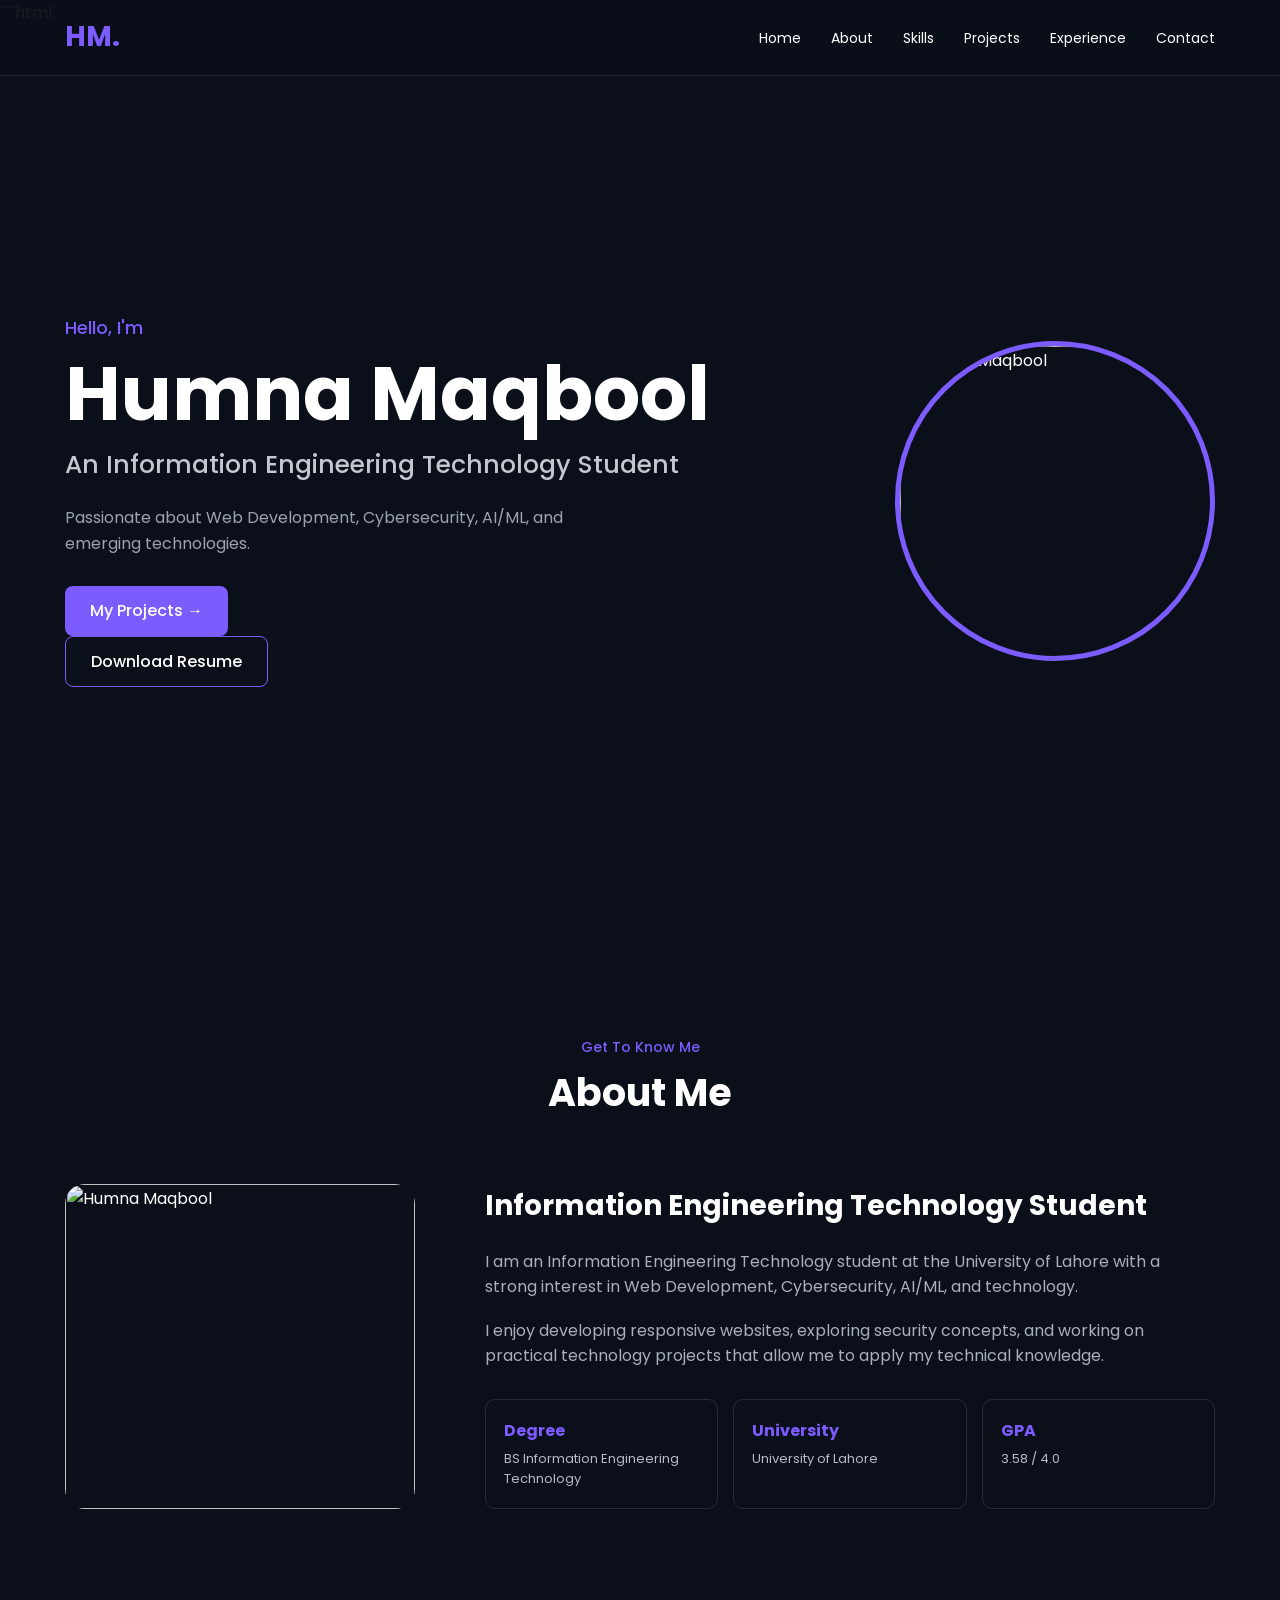
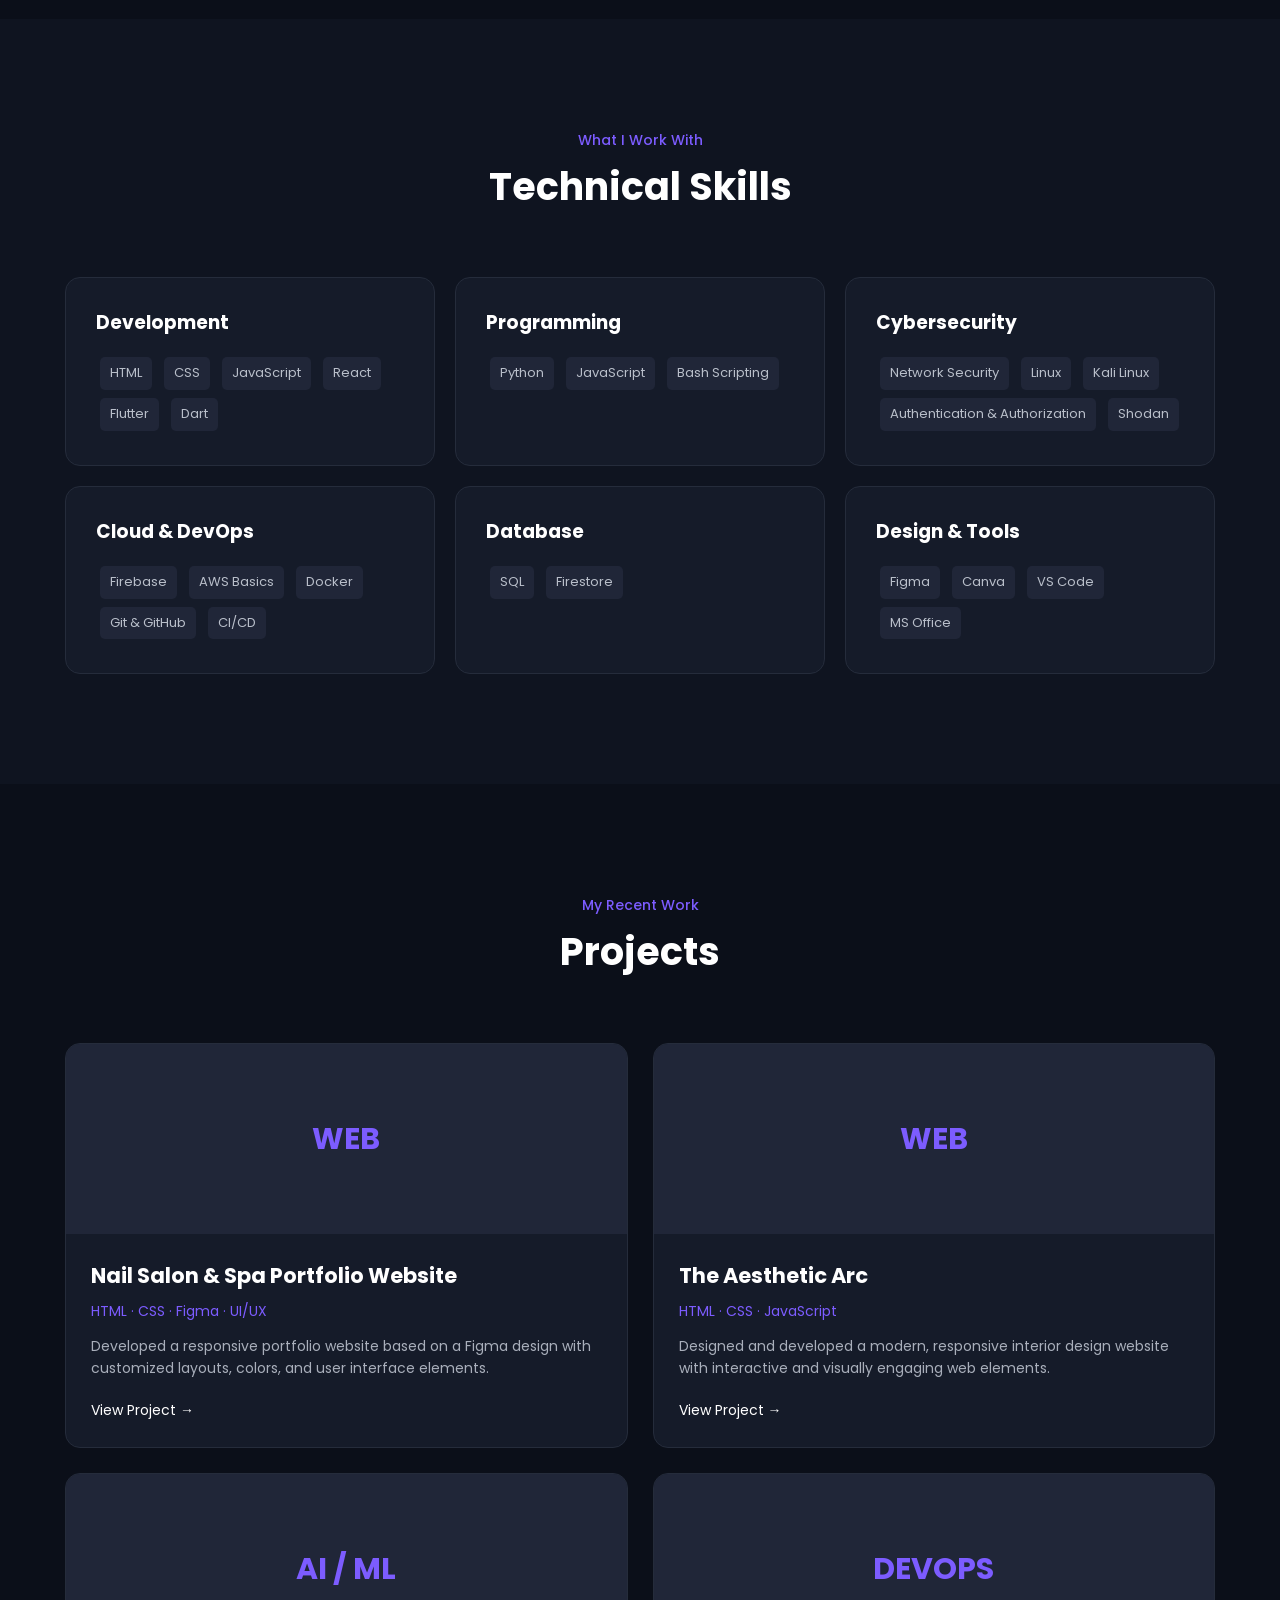
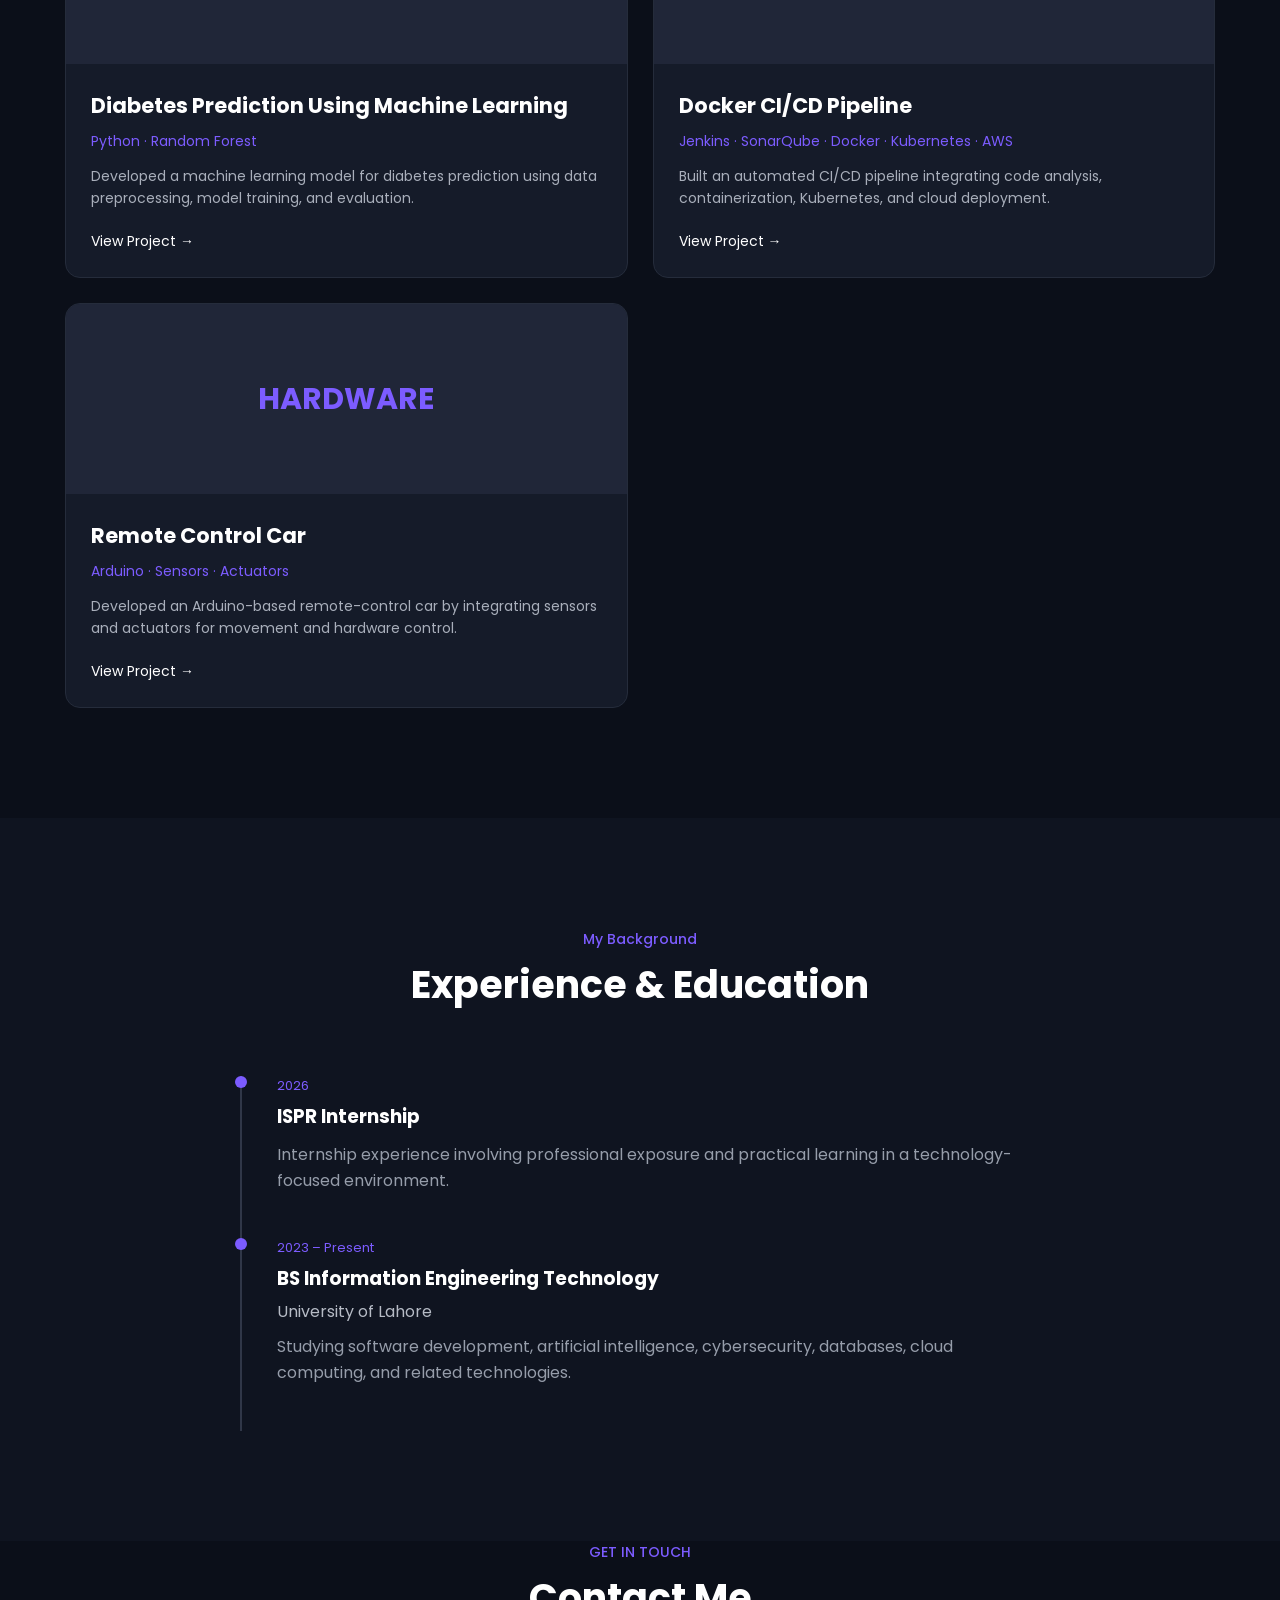
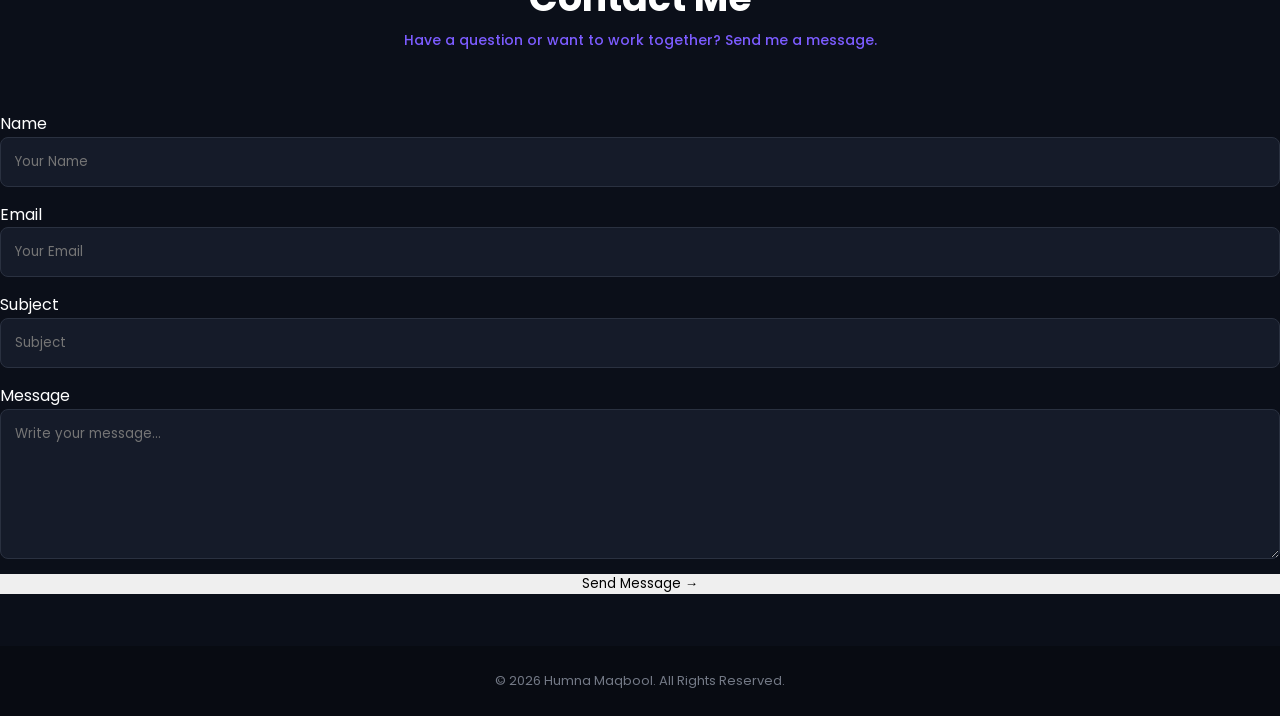
==== index.html @ 2c77f303 "Add files via upload" ====
```html
<!DOCTYPE html>
<html lang="en">
<head>
    <meta charset="UTF-8">
    <meta name="viewport" content="width=device-width, initial-scale=1.0">

    <title>Humna Maqbool | IT Portfolio</title>

    <link rel="stylesheet" href="style.css">

    <!-- Google Font -->
    <link rel="preconnect" href="https://fonts.googleapis.com">
    <link rel="preconnect" href="https://fonts.gstatic.com" crossorigin>
    <link href="https://fonts.googleapis.com/css2?family=Poppins:wght@300;400;500;600;700&display=swap" rel="stylesheet">
</head>

<body>

    <!-- Navigation -->
    <header>
        <nav class="navbar">
            <div class="logo">HM.</div>

            <ul class="nav-links">
                <li><a href="#home">Home</a></li>
                <li><a href="#about">About</a></li>
                <li><a href="#skills">Skills</a></li>
                <li><a href="#projects">Projects</a></li>
                <li><a href="#experience">Experience</a></li>
                <li><a href="#contact">Contact</a></li>
            </ul>

            <button class="menu-btn" onclick="toggleMenu()">☰</button>
        </nav>
    </header>


    <!-- Hero Section -->
    <section id="home" class="hero">

        <div class="hero-text">
            <p class="intro">Hello, I'm</p>

            <h1>Humna Maqbool</h1>

            <h2> An Information Engineering Technology Student</h2>

            <p>
                Passionate about Web Development, Cybersecurity,
                AI/ML, and emerging technologies.
            </p>

            <div class="hero-buttons">

    <a href="projects.html" class="btn primary-btn">
        My Projects
        <span>→</span>
    </a>
</div>

     <a href="assets/HUMNARESUME.pdf" class="btn secondary-btn" download>
         Download Resume
         </a>
         </div>
         </div> 
         <div class="hero-image"> 
            <img src="assets/profile.jpeg" alt="Humna Maqbool"> 
        </div>

    </section>


    <!-- About Section -->
    <section id="about" class="section">

        <div class="section-title">
            <p>Get To Know Me</p>
            <h2>About Me</h2>
        </div>
        <div class="about-content">

            <div class="about-image">
                <img src="assets/profile.jpeg " alt="Humna Maqbool">
            </div>
 
            <div class="about-text">

                <h3>Information Engineering Technology Student</h3>

                <p>
                    I am an Information Engineering Technology student at
                    the University of Lahore with a strong interest in
                    Web Development, Cybersecurity, AI/ML, and technology.
                </p>

                <p>
                    I enjoy developing responsive websites, exploring
                    security concepts, and working on practical technology
                    projects that allow me to apply my technical knowledge.
                </p>

                <div class="about-info">
                    <div>
                        <strong>Degree</strong>
                        <span>BS Information Engineering Technology</span>
                    </div>

                    <div>
                        <strong>University</strong>
                        <span>University of Lahore</span>
                    </div>

                    <div>
                        <strong>GPA</strong>
                        <span>3.58 / 4.0</span>
                    </div>
                </div>

            </div>

        </div>

    </section>
    <!-- Skills Section -->
    <section id="skills" class="section skills-section">

        <div class="section-title">
            <p>What I Work With</p>
            <h2>Technical Skills</h2>
        </div>

        <div class="skills-container">

            <div class="skill-card">
                <h3>Development</h3>
                <p>HTML</p>
                <p>CSS</p>
                <p>JavaScript</p>
                <p>React</p>
                <p>Flutter</p>
                <p>Dart</p>
            </div>

            <div class="skill-card">
                <h3>Programming</h3>
                <p>Python</p>
                <p>JavaScript</p>
                <p>Bash Scripting</p>
            </div>

            <div class="skill-card">
                <h3>Cybersecurity</h3>
                <p>Network Security</p>
                <p>Linux</p>
                <p>Kali Linux</p>
                <p>Authentication & Authorization</p>
                <p>Shodan</p>
            </div>

            <div class="skill-card">
                <h3>Cloud & DevOps</h3>
                <p>Firebase</p>
                <p>AWS Basics</p>
                <p>Docker</p>
                <p>Git & GitHub</p>
                <p>CI/CD</p>
            </div>

            <div class="skill-card">
                <h3>Database</h3>
                <p>SQL</p>
                <p>Firestore</p>
            </div>

            <div class="skill-card">
                <h3>Design & Tools</h3>
                <p>Figma</p>
                <p>Canva</p>
                <p>VS Code</p>
                <p>MS Office</p>
            </div>

        </div>

    </section>


    <!-- Projects Section -->
    <section id="projects" class="section">

        <div class="section-title">
            <p>My Recent Work</p>
            <h2>Projects</h2>
        </div>

        <div class="projects-container">

            <!-- Project 1 -->
            <div class="project-card">

                <div class="project-image">
                    <span>WEB</span>
                </div>

                <div class="project-content">

                    <h3>Nail Salon & Spa Portfolio Website</h3>

                    <p class="tech">
                        HTML · CSS · Figma · UI/UX
                    </p>

                    <p>
                        Developed a responsive portfolio website based
                        on a Figma design with customized layouts,
                        colors, and user interface elements.
                    </p>

                    <a href="#" class="project-btn">View Project →</a>

                </div>

            </div>


            <!-- Project 2 -->
            <div class="project-card">

                <div class="project-image">
                    <span>WEB</span>
                </div>

                <div class="project-content">

                    <h3>The Aesthetic Arc</h3>

                    <p class="tech">
                        HTML · CSS · JavaScript
                    </p>

                    <p>
                        Designed and developed a modern, responsive
                        interior design website with interactive
                        and visually engaging web elements.
                    </p>

                    <a href="https://humnamaq70149086.github.io/aesthetic-arc-website/" class="project-btn">View Project →</a>

                </div>

            </div>


            <!-- Project 3 -->
            <div class="project-card">

                <div class="project-image">
                    <span>AI / ML</span>
                </div>

                <div class="project-content">

                    <h3>Diabetes Prediction Using Machine Learning</h3>

                    <p class="tech">
                        Python · Random Forest
                    </p>

                    <p>
                        Developed a machine learning model for diabetes
                        prediction using data preprocessing, model
                        training, and evaluation.
                    </p>

                    <a href="#" class="project-btn">View Project →</a>

                </div>

            </div>


            <!-- Project 4 -->
            <div class="project-card">

                <div class="project-image">
                    <span>DEVOPS</span>
                </div>

                <div class="project-content">

                    <h3>Docker CI/CD Pipeline</h3>

                    <p class="tech">
                        Jenkins · SonarQube · Docker · Kubernetes · AWS
                    </p>

                    <p>
                        Built an automated CI/CD pipeline integrating
                        code analysis, containerization, Kubernetes,
                        and cloud deployment.
                    </p>

                    <a href="#" class="project-btn">View Project →</a>

                </div>

            </div>


            <!-- Project 5 -->
            <div class="project-card">

                <div class="project-image">
                    <span>HARDWARE</span>
                </div>

                <div class="project-content">

                    <h3>Remote Control Car</h3>

                    <p class="tech">
                        Arduino · Sensors · Actuators
                    </p>

                    <p>
                        Developed an Arduino-based remote-control car
                        by integrating sensors and actuators for
                        movement and hardware control.
                    </p>

                    <a href="#" class="project-btn">View Project →</a>

                </div>

            </div>

        </div>

    </section>


    <!-- Experience Section -->
    <section id="experience" class="section experience-section">

        <div class="section-title">
            <p>My Background</p>
            <h2>Experience & Education</h2>
        </div>

        <div class="timeline">

            <div class="timeline-item">

                <div class="timeline-dot"></div>

                <div class="timeline-content">

                    <span>2026</span>

                    <h3>ISPR Internship</h3>

                    <p>
                        Internship experience involving professional
                        exposure and practical learning in a
                        technology-focused environment.
                    </p>

                </div>

            </div>


            <div class="timeline-item">

                <div class="timeline-dot"></div>

                <div class="timeline-content">

                    <span>2023 – Present</span>

                    <h3>BS Information Engineering Technology</h3>

                    <h4>University of Lahore</h4>

                    <p>
                        Studying software development, artificial
                        intelligence, cybersecurity, databases,
                        cloud computing, and related technologies.
                    </p>

                </div>

            </div>

        </div>

    </section>

    <!-- CONTACT SECTION -->

<section id="contact" class="contact">

    <div class="section-title">
        <p>GET IN TOUCH</p>
        <h2>Contact Me</h2>
        <p>
            Have a question or want to work together?
            Send me a message.
        </p>
    </div>

    <form id="contactForm" class="contact-form">

        <div class="form-group">
            <label for="name">Name</label>

            <input
                type="text"
                id="name"
                name="name"
                placeholder="Your Name"
                required
            >
        </div>

        <div class="form-group">
            <label for="email">Email</label>

            <input
                type="email"
                id="email"
                name="email"
                placeholder="Your Email"
                required
            >
        </div>

        <div class="form-group">
            <label for="subject">Subject</label>

            <input
                type="text"
                id="subject"
                name="subject"
                placeholder="Subject"
                required
            >
        </div>

        <div class="form-group">
            <label for="message">Message</label>

            <textarea
                id="message"
                name="message"
                rows="6"
                placeholder="Write your message..."
                required
            ></textarea>
        </div>

        <button
            type="submit"
            class="contact-btn"
            id="submitBtn"
        >
            Send Message →
        </button>
        <!-- Success/Error Message -->
        <p id="formStatus"></p>

    </form>

</section>
    <!-- Footer -->
    <footer>

        <p>
            © 2026 Humna Maqbool. All Rights Reserved.
        </p>

    </footer>
    <script src="script.js"></script>

</body>
</html>
---- style.css ----
* {
    margin: 0;
    padding: 0;
    box-sizing: border-box;
    scroll-behavior: smooth;
}

body {
    font-family: "Poppins", sans-serif;
    background: #0b0f19;
    color: #ffffff;
    line-height: 1.6;
}

/* ================= NAVBAR ================= */

header {
    width: 100%;
    position: fixed;
    top: 0;
    left: 0;
    z-index: 1000;
    background: rgba(11, 15, 25, 0.95);
    border-bottom: 1px solid #202636;
}

.navbar {
    max-width: 1200px;
    margin: auto;
    height: 75px;
    padding: 0 25px;

    display: flex;
    justify-content: space-between;
    align-items: center;
}

.logo {
    font-size: 28px;
    font-weight: 700;
    color: #7c5cff;
}

.nav-links {
    display: flex;
    list-style: none;
    gap: 30px;
}

.nav-links a {
    color: #ffffff;
    text-decoration: none;
    font-size: 14px;
    transition: 0.3s;
}

.nav-links a:hover {
    color: #7c5cff;
}

.menu-btn {
    display: none;
    background: none;
    border: none;
    color: white;
    font-size: 25px;
    cursor: pointer;
}


/* ================= GENERAL ================= */

section {
    scroll-margin-top: 80px;
}

.section {
    max-width: 1200px;
    margin: auto;
    padding: 110px 25px;
}

.section-title {
    text-align: center;
    margin-bottom: 60px;
}

.section-title p {
    color: #7c5cff;
    font-size: 14px;
    font-weight: 500;
}

.section-title h2 {
    font-size: 38px;
    margin-top: 5px;
}


/* ================= HERO ================= */

.hero {
    min-height: 100vh;
    max-width: 1200px;
    margin: auto;
    padding: 130px 25px 80px;

    display: flex;
    align-items: center;
    justify-content: space-between;
    gap: 50px;
}

.hero-text {
    max-width: 650px;
}

.intro {
    color: #7c5cff;
    font-size: 18px;
    font-weight: 500;
}

.hero h1 {
    font-size: clamp(45px, 7vw, 75px);
    line-height: 1.1;
    margin: 10px 0;
}

.hero h2 {
    font-size: 25px;
    color: #c2c7d0;
    font-weight: 500;
    margin-bottom: 20px;
}

.hero-text > p:last-of-type {
    color: #9ca3af;
    max-width: 550px;
}

.hero-buttons {
    display: flex;
    gap: 15px;
    margin-top: 30px;
}

.btn {
    display: inline-block;
    padding: 12px 25px;
    border-radius: 8px;
    text-decoration: none;
    font-weight: 500;
    transition: 0.3s;
}

.primary-btn {
    background: #7c5cff;
    color: white;
}

.primary-btn:hover {
    transform: translateY(-3px);
}

.secondary-btn {
    border: 1px solid #7c5cff;
    color: white;
}

.secondary-btn:hover {
    background: #7c5cff;
}

.hero-image img {
    width: 320px;
    height: 320px;
    object-fit: cover;
    border-radius: 50%;
    border: 5px solid #7c5cff;
}


/* ================= ABOUT ================= */

.about-content {
    display: grid;
    grid-template-columns: 350px 1fr;
    gap: 70px;
    align-items: center;
}

.about-image img {
    width: 100%;
    border-radius: 20px;
}

.about-text h3 {
    font-size: 28px;
    margin-bottom: 20px;
}

.about-text p {
    color: #a9afbb;
    margin-bottom: 18px;
}

.about-info {
    display: grid;
    grid-template-columns: repeat(3, 1fr);
    gap: 15px;
    margin-top: 30px;
}

.about-info div {
    padding: 18px;
    border: 1px solid #252b3a;
    border-radius: 10px;
}

.about-info strong,
.about-info span {
    display: block;
}

.about-info strong {
    color: #7c5cff;
    margin-bottom: 5px;
}

.about-info span {
    font-size: 13px;
    color: #b5bac4;
}


/* ================= SKILLS ================= */

.skills-section {
    max-width: none;
    background: #0f1420;
}

.skills-container {
    max-width: 1150px;
    margin: auto;

    display: grid;
    grid-template-columns: repeat(3, 1fr);
    gap: 20px;
}

.skill-card {
    padding: 30px;
    background: #151b29;
    border: 1px solid #252c3b;
    border-radius: 15px;
    transition: 0.3s;
}

.skill-card:hover {
    transform: translateY(-5px);
    border-color: #7c5cff;
}

.skill-card h3 {
    margin-bottom: 15px;
    color: #ffffff;
}

.skill-card p {
    display: inline-block;
    margin: 4px;
    padding: 6px 10px;
    background: #202638;
    border-radius: 5px;
    color: #b9bfca;
    font-size: 13px;
}


/* ================= PROJECTS ================= */

.projects-container {
    display: grid;
    grid-template-columns: repeat(2, 1fr);
    gap: 25px;
}

.project-card {
    background: #151b29;
    border: 1px solid #252c3b;
    border-radius: 15px;
    overflow: hidden;
    transition: 0.3s;
}

.project-card:hover {
    transform: translateY(-7px);
    border-color: #7c5cff;
}

.project-image {
    height: 190px;
    background: #202638;

    display: flex;
    justify-content: center;
    align-items: center;
}

.project-image span {
    font-size: 30px;
    font-weight: 700;
    color: #7c5cff;
}

.project-content {
    padding: 25px;
}

.project-content h3 {
    font-size: 21px;
    margin-bottom: 8px;
}

.tech {
    color: #7c5cff !important;
    font-size: 13px;
    margin-bottom: 12px;
}

.project-content p {
    color: #a9afbb;
    font-size: 14px;
}

.project-btn {
    display: inline-block;
    margin-top: 20px;
    color: #ffffff;
    text-decoration: none;
    font-size: 14px;
}

.project-btn:hover {
    color: #7c5cff;
}


/* ================= EXPERIENCE ================= */

.experience-section {
    background: #0f1420;
    max-width: none;
}

.timeline {
    max-width: 800px;
    margin: auto;
}

.timeline-item {
    position: relative;
    padding: 0 0 45px 35px;
    border-left: 2px solid #303748;
}

.timeline-dot {
    position: absolute;
    left: -7px;
    top: 0;

    width: 12px;
    height: 12px;
    border-radius: 50%;
    background: #7c5cff;
}

.timeline-content span {
    color: #7c5cff;
    font-size: 13px;
}

.timeline-content h3 {
    margin: 5px 0;
}

.timeline-content h4 {
    color: #b6bbc5;
    font-weight: 400;
}

.timeline-content p {
    color: #969daa;
    margin-top: 10px;
}


/* ================= CONTACT ================= */
/* ===============================
   CONTACT FORM STATUS
================================ */

#formStatus {
    margin-top: 15px;
    text-align: center;
    font-size: 14px;
    font-weight: 500;
    min-height: 22px;
}

.contact-btn:disabled {
    opacity: 0.7;
    cursor: not-allowed;
}

.contact-container {
    display: grid;
    grid-template-columns: 1fr 1fr;
    gap: 60px;
}

.contact-text h3 {
    font-size: 28px;
    margin-bottom: 15px;
}

.contact-text p {
    color: #a9afbb;
}

.contact-links {
    display: flex;
    gap: 20px;
    margin-top: 25px;
}

.contact-links a {
    color: #7c5cff;
    text-decoration: none;
}

.contact-form {
    display: flex;
    flex-direction: column;
    gap: 15px;
}

.contact-form input,
.contact-form textarea {
    width: 100%;
    padding: 14px;

    background: #151b29;
    border: 1px solid #2a3140;
    border-radius: 8px;

    color: white;
    font-family: inherit;
    outline: none;
}

.contact-form input:focus,
.contact-form textarea:focus {
    border-color: #7c5cff;
}

.contact-form button {
    border: none;
    cursor: pointer;
    font-family: inherit;
}


/* ================= FOOTER ================= */

footer {
    text-align: center;
    padding: 25px;
    background: #080b12;
    color: #737986;
    font-size: 13px;
}


/* ================= RESPONSIVE ================= */

@media (max-width: 900px) {

    .nav-links {
        position: absolute;
        top: 75px;
        left: 0;
        width: 100%;

        display: none;
        flex-direction: column;
        align-items: center;

        padding: 25px;
        background: #0b0f19;
    }

    .nav-links.active {
        display: flex;
    }

    .menu-btn {
        display: block;
    }

    .hero {
        flex-direction: column-reverse;
        text-align: center;
        justify-content: center;
    }

    .hero-buttons {
        justify-content: center;
    }

    .about-content {
        grid-template-columns: 1fr;
    }

    .about-image {
        max-width: 350px;
        margin: auto;
    }

    .skills-container {
        grid-template-columns: repeat(2, 1fr);
    }

}


@media (max-width: 650px) {

    .hero h1 {
        font-size: 45px;
    }

    .hero h2 {
        font-size: 20px;
    }

    .hero-image img {
        width: 230px;
        height: 230px;
    }

    .projects-container {
        grid-template-columns: 1fr;
    }

    .skills-container {
        grid-template-columns: 1fr;
    }

    .about-info {
        grid-template-columns: 1fr;
    }

    .contact-container {
        grid-template-columns: 1fr;
    }

    .hero-buttons {
        flex-direction: column;
    }
.contact-container {
    display: grid;
    grid-template-columns: 1fr 1fr;
    gap: 60px;
}

.contact-text h3 {
    font-size: 28px;
    margin-bottom: 15px;
}

.contact-text p {
    color: #a9afbb;
}

.contact-links {
    display: flex;
    gap: 20px;
    margin-top: 25px;
}

.contact-links a {
    color: #7c5cff;
    text-decoration: none;
}

.contact-form {
    display: flex;
    flex-direction: column;
    gap: 15px;
}

.contact-form input,
.contact-form textarea {
    width: 100%;
    padding: 14px;

    background: #151b29;
    border: 1px solid #2a3140;
    border-radius: 8px;

    color: white;
    font-family: inherit;
    outline: none;
}

.contact-form input:focus,
.contact-form textarea:focus {
    border-color: #7c5cff;
}

.contact-form button {
    border: none;
    cursor: pointer;
    font-family: inherit;
}


/* ================= FOOTER ================= */

footer {
    text-align: center;
    padding: 25px;
    background: #080b12;
    color: #737986;
    font-size: 13px;
}


/* ================= RESPONSIVE ================= */

@media (max-width: 900px) {

    .nav-links {
        position: absolute;
        top: 75px;
        left: 0;
        width: 100%;

        display: none;
        flex-direction: column;
        align-items: center;

        padding: 25px;
        background: #0b0f19;
    }

    .nav-links.active {
        display: flex;
    }

    .menu-btn {
        display: block;
    }

    .hero {
        flex-direction: column-reverse;
        text-align: center;
        justify-content: center;
    }

    .hero-buttons {
        justify-content: center;
    }

    .about-content {
        grid-template-columns: 1fr;
    }

    .about-image {
        max-width: 350px;
        margin: auto;
    }

    .skills-container {
        grid-template-columns: repeat(2, 1fr);
    }

}

/* ================= CONTACT ================= */ .contact-container { display: grid; grid-template-columns: 1fr 1fr; gap: 60px; } .contact-text h3 { font-size: 28px; margin-bottom: 15px; } .contact-text p { color: #a9afbb; } .contact-links { display: flex; gap: 20px; margin-top: 25px; } .contact-links a { color: #7c5cff; text-decoration: none; } .contact-form { display: flex; flex-direction: column; gap: 15px; } .contact-form input, .contact-form textarea { width: 100%; padding: 14px; background: #151b29; border: 1px solid #2a3140; border-radius: 8px; color: white; font-family: inherit; outline: none; } .contact-form input:focus, .contact-form textarea:focus { border-color: #7c5cff; } .contact-form button { border: none; cursor: pointer; font-family: inherit; }
}
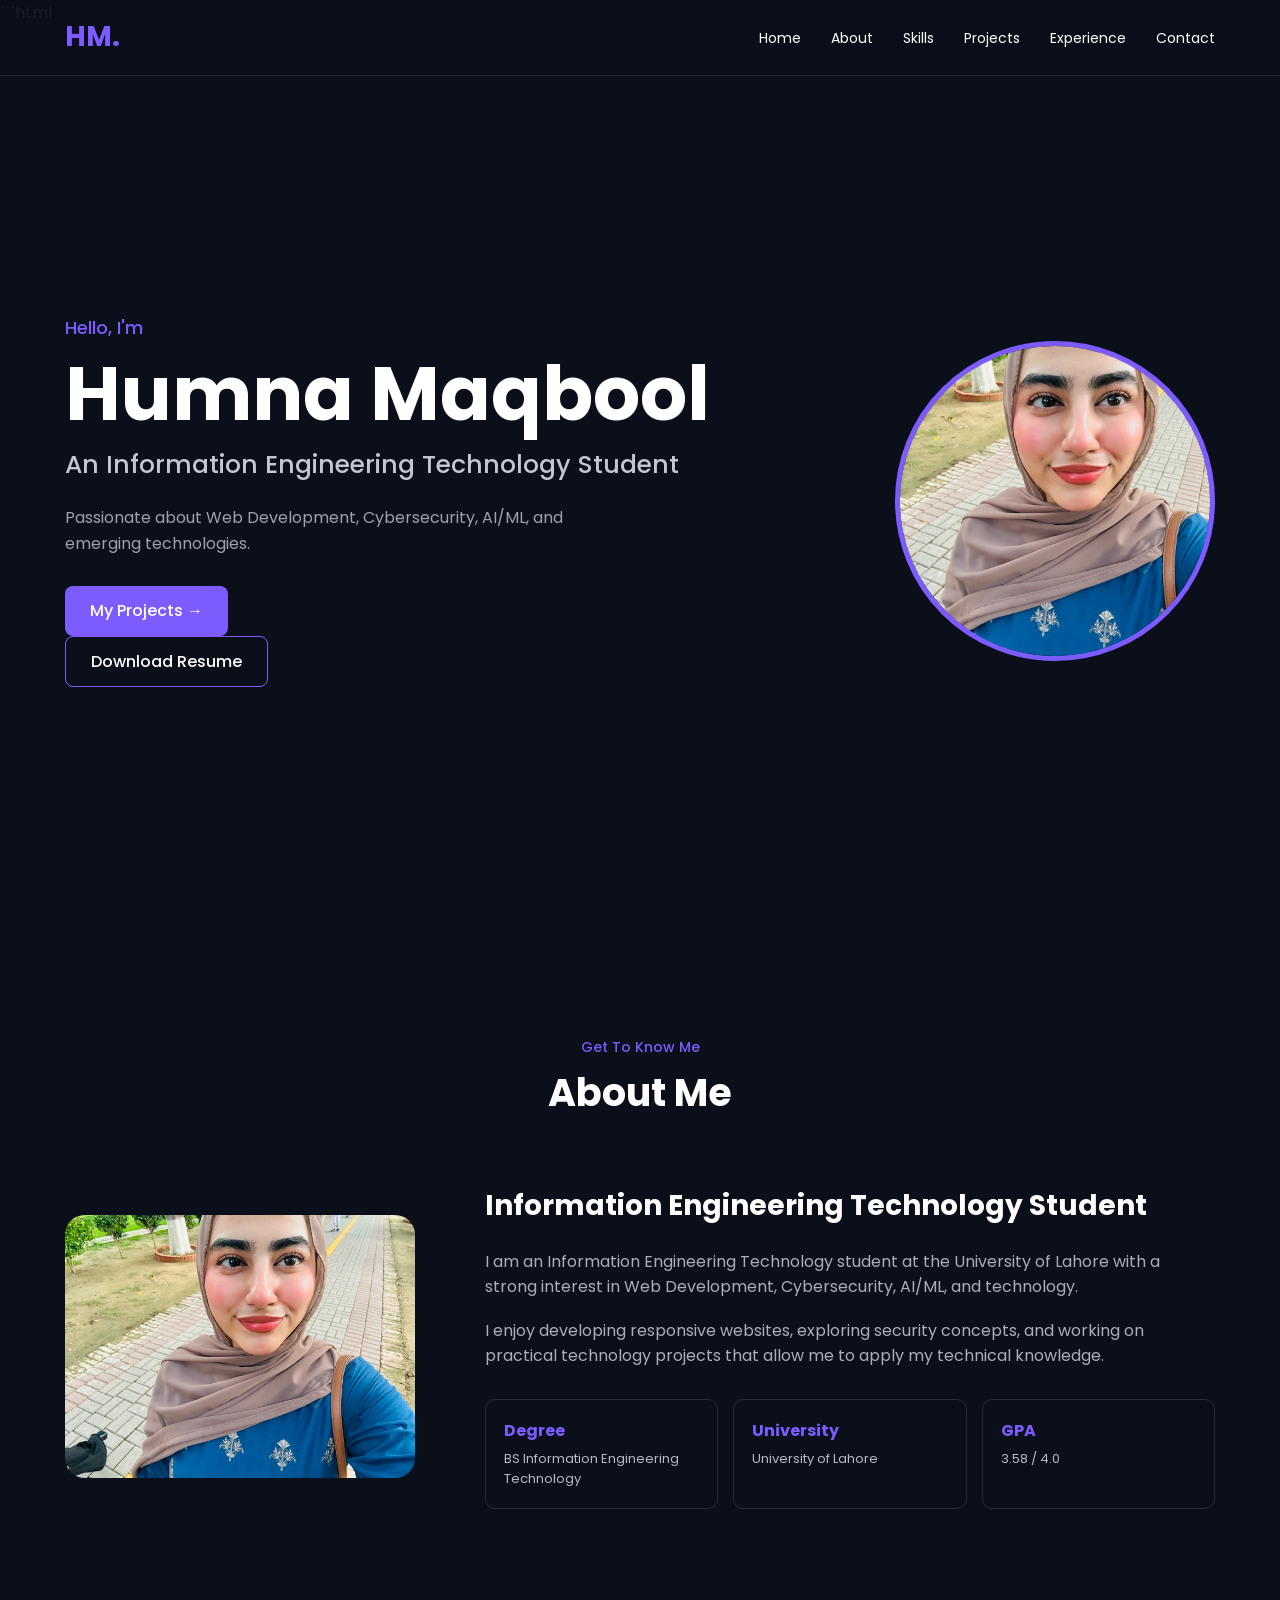
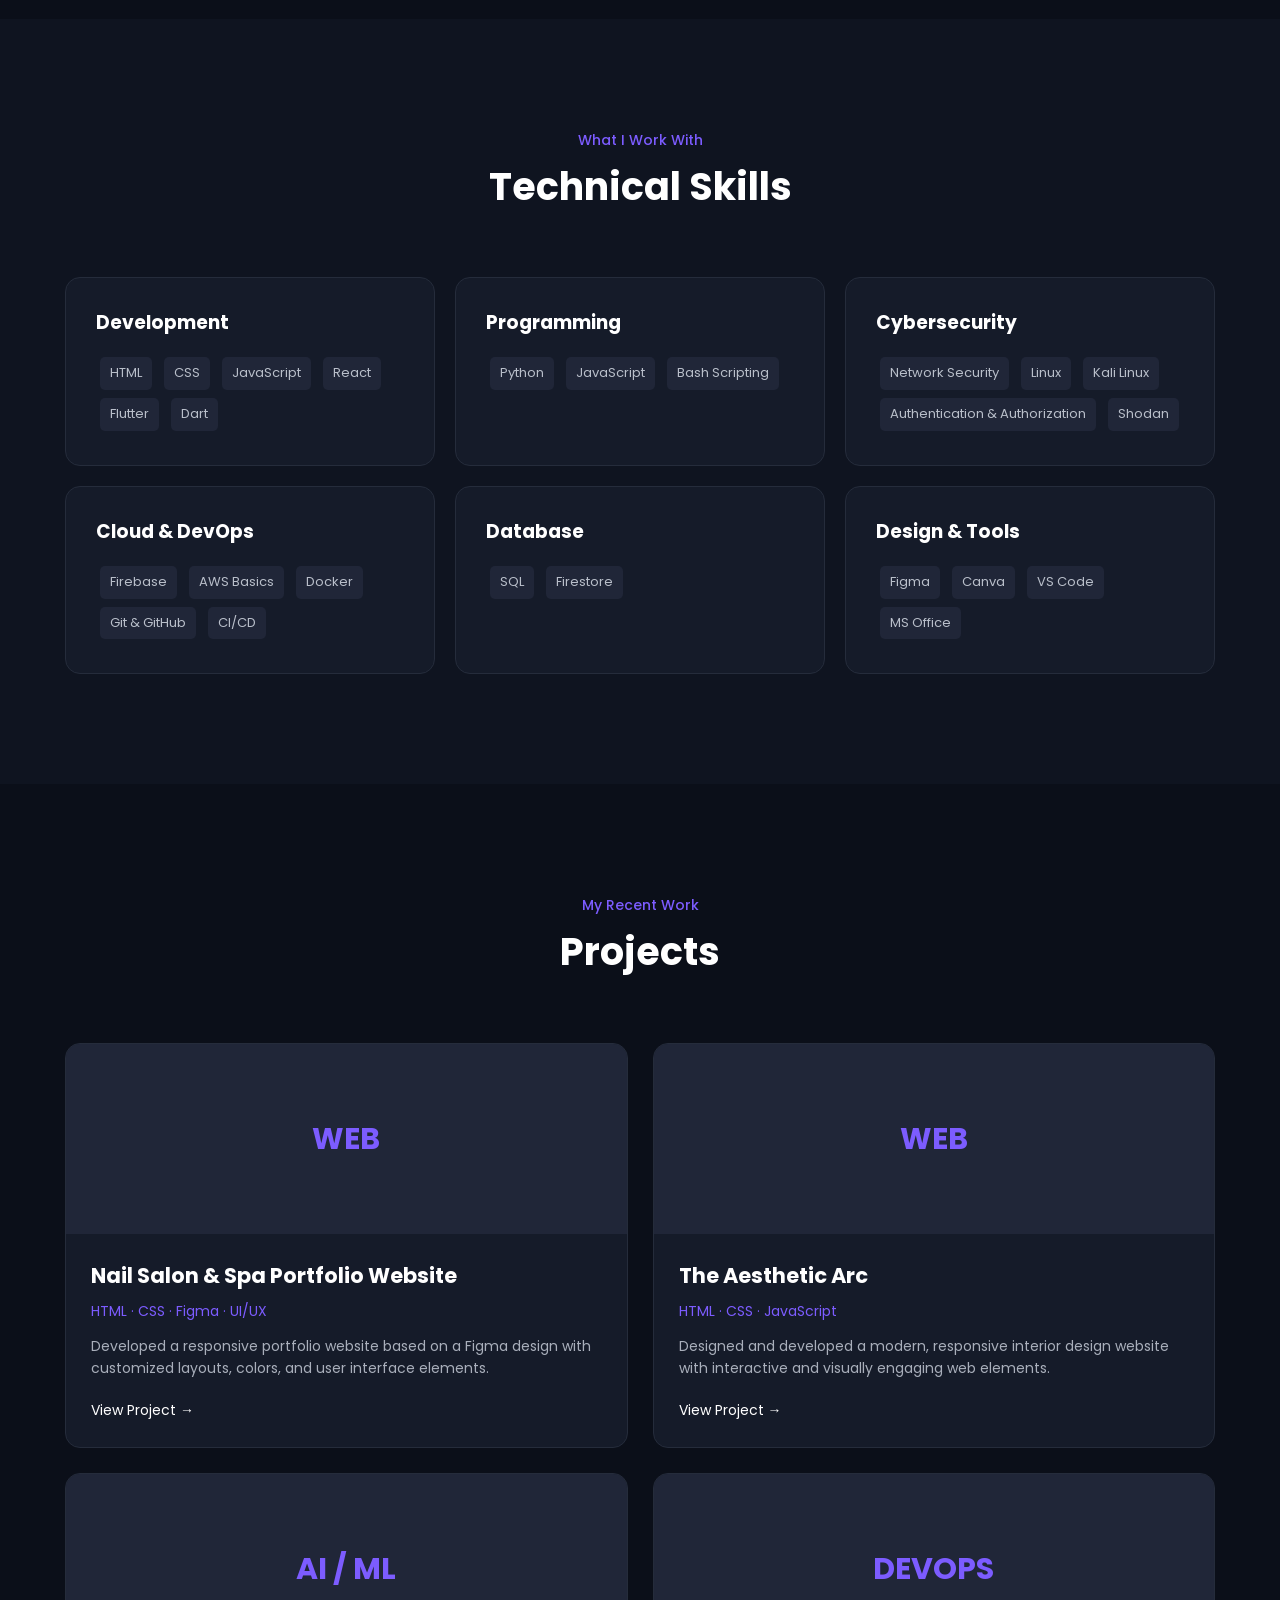
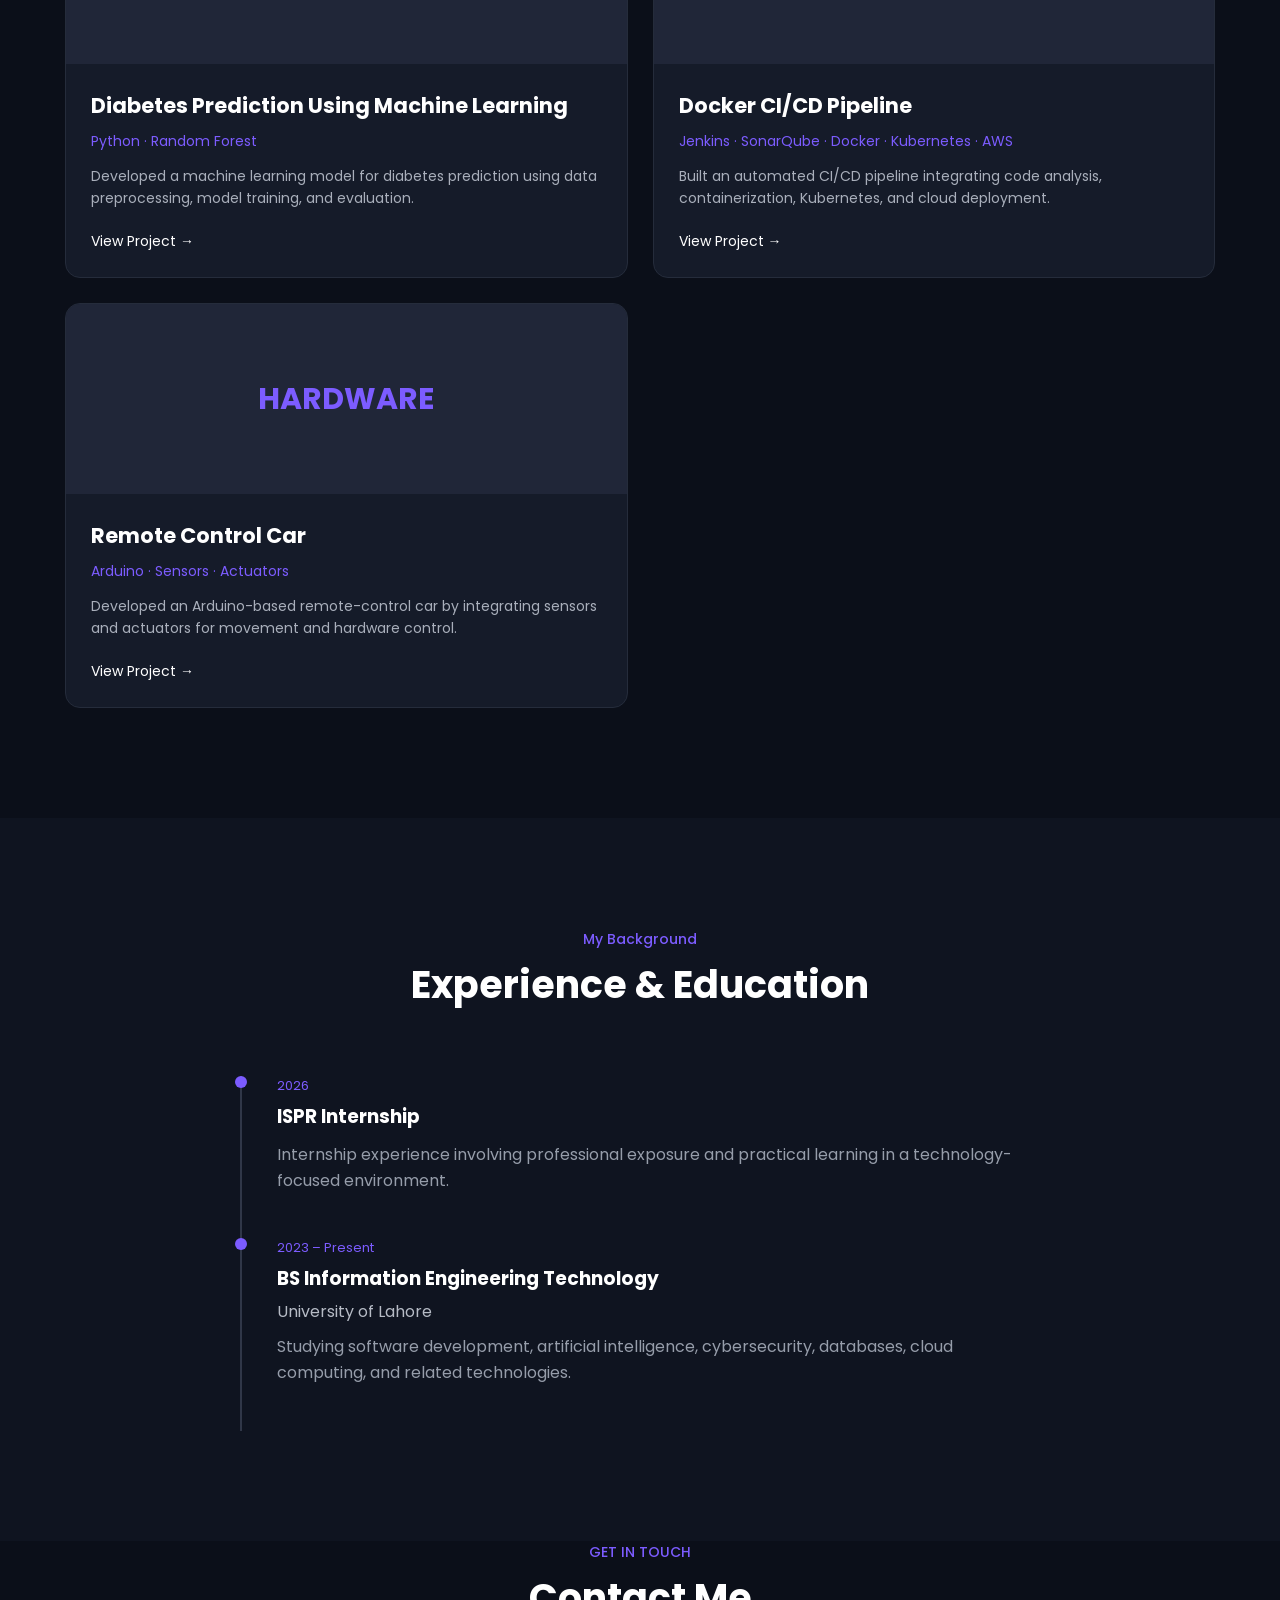
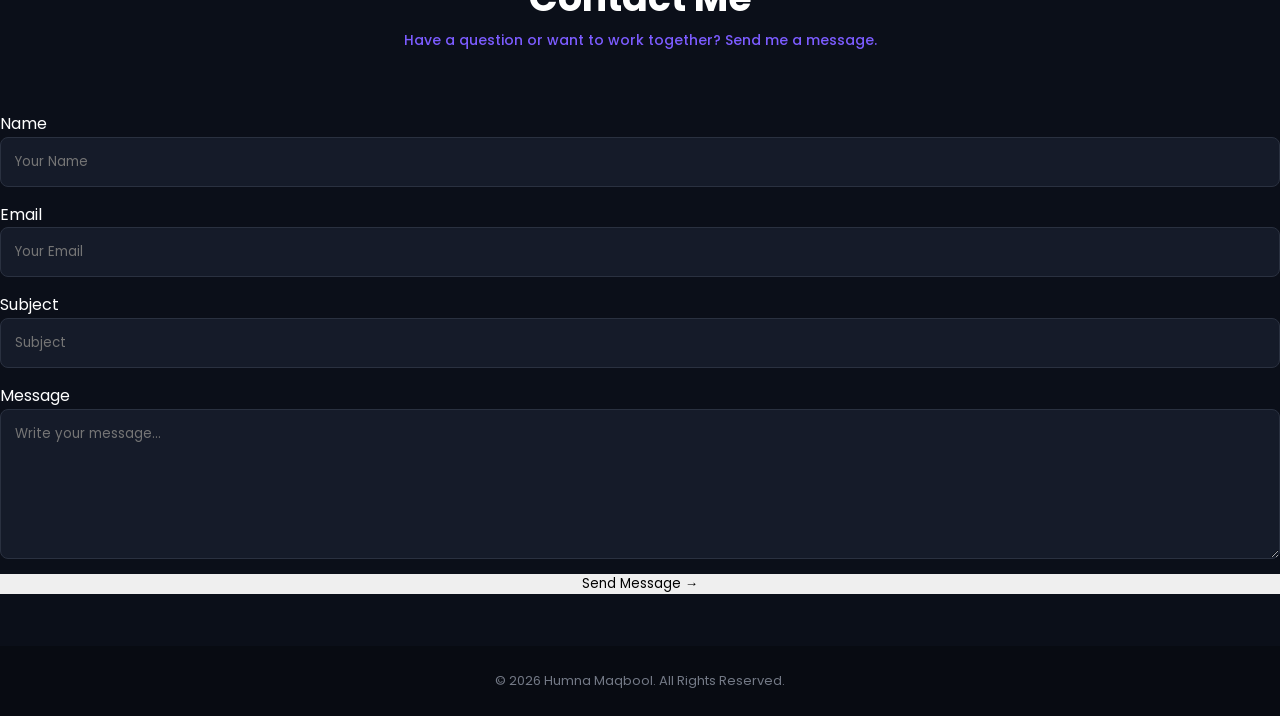
==== commit d31aaa71: "Update index.html" ====
--- a/index.html
+++ b/index.html
@@ -59,13 +59,13 @@
     </a>
 </div>
 
-     <a href="assets/HUMNARESUME.pdf" class="btn secondary-btn" download>
+     <a href="HUMNARESUME.pdf" class="btn secondary-btn" download>
          Download Resume
          </a>
          </div>
          </div> 
          <div class="hero-image"> 
-            <img src="assets/profile.jpeg" alt="Humna Maqbool"> 
+            <img src="profile.jpeg" alt="Humna Maqbool"> 
         </div>
 
     </section>
@@ -81,7 +81,7 @@
         <div class="about-content">
 
             <div class="about-image">
-                <img src="assets/profile.jpeg " alt="Humna Maqbool">
+                <img src="profile.jpeg " alt="Humna Maqbool">
             </div>
  
             <div class="about-text">
@@ -484,4 +484,4 @@
     <script src="script.js"></script>
 
 </body>
-</html>+</html>
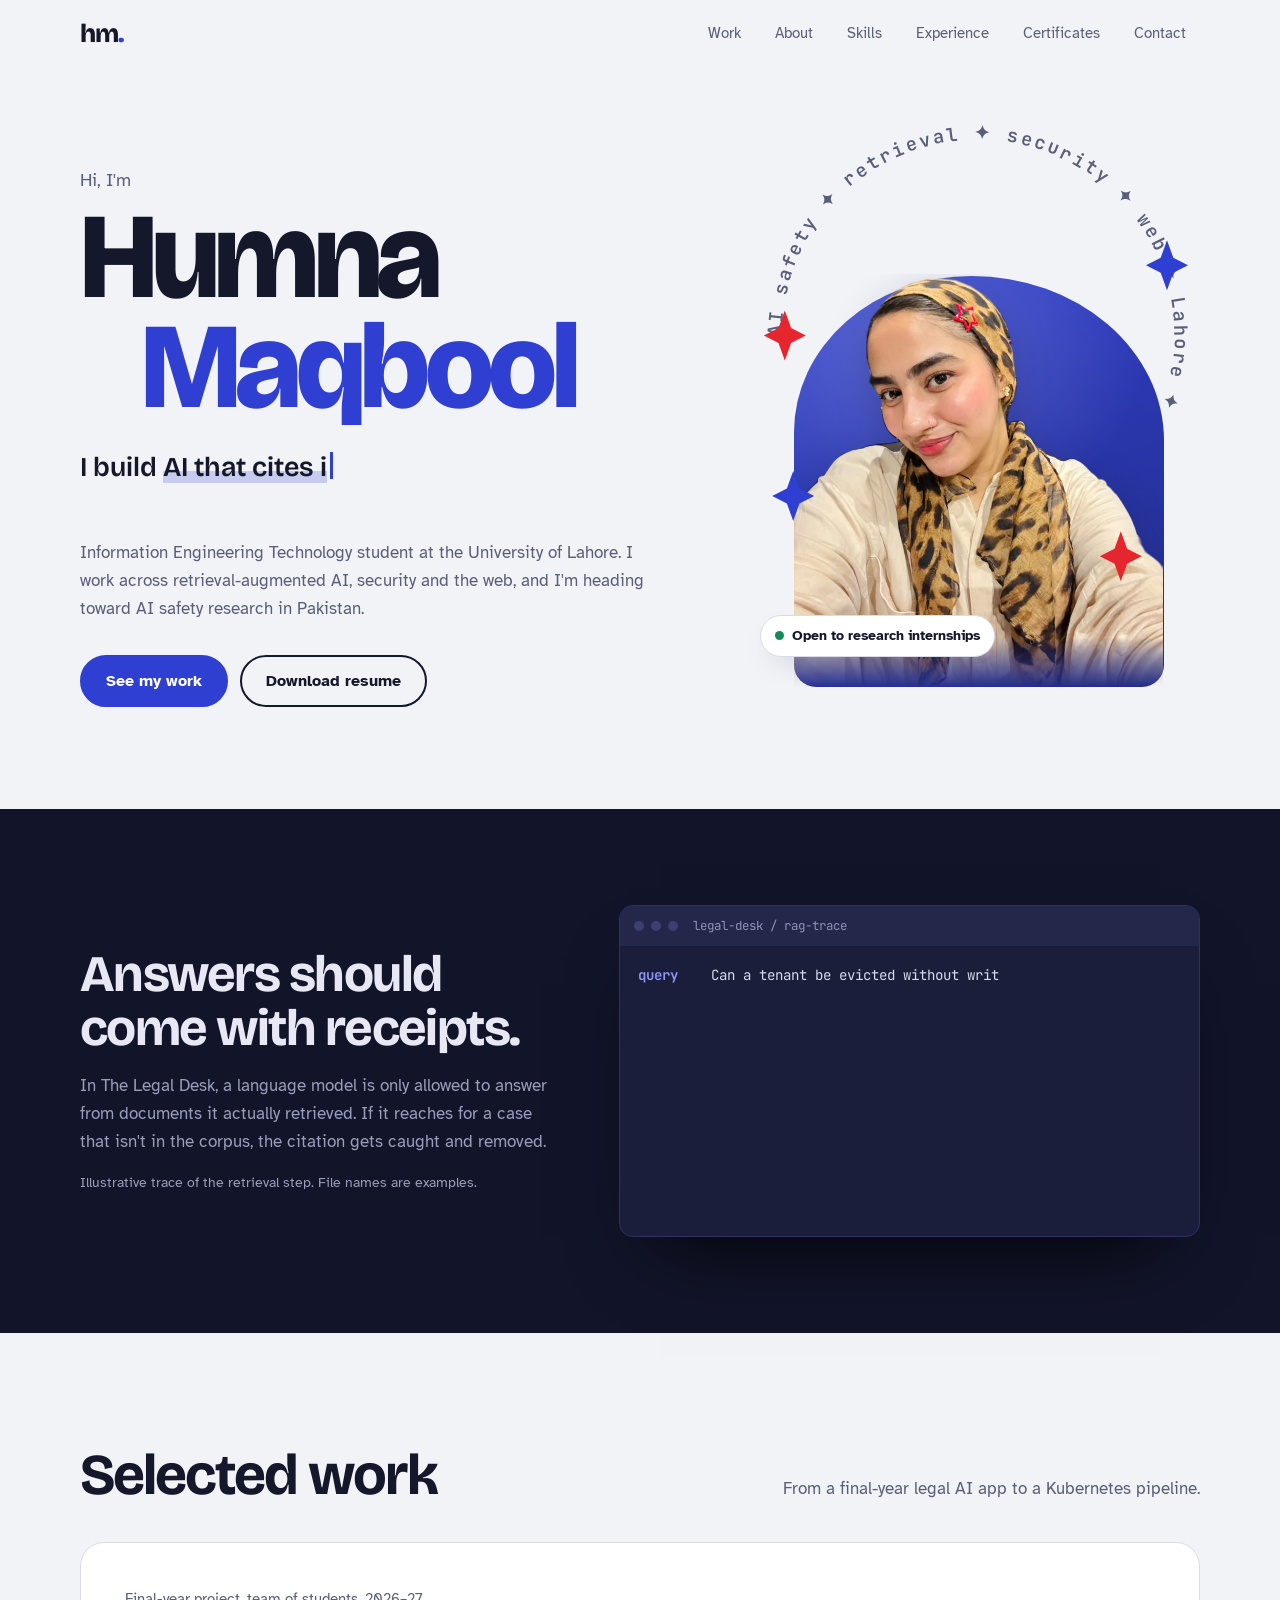
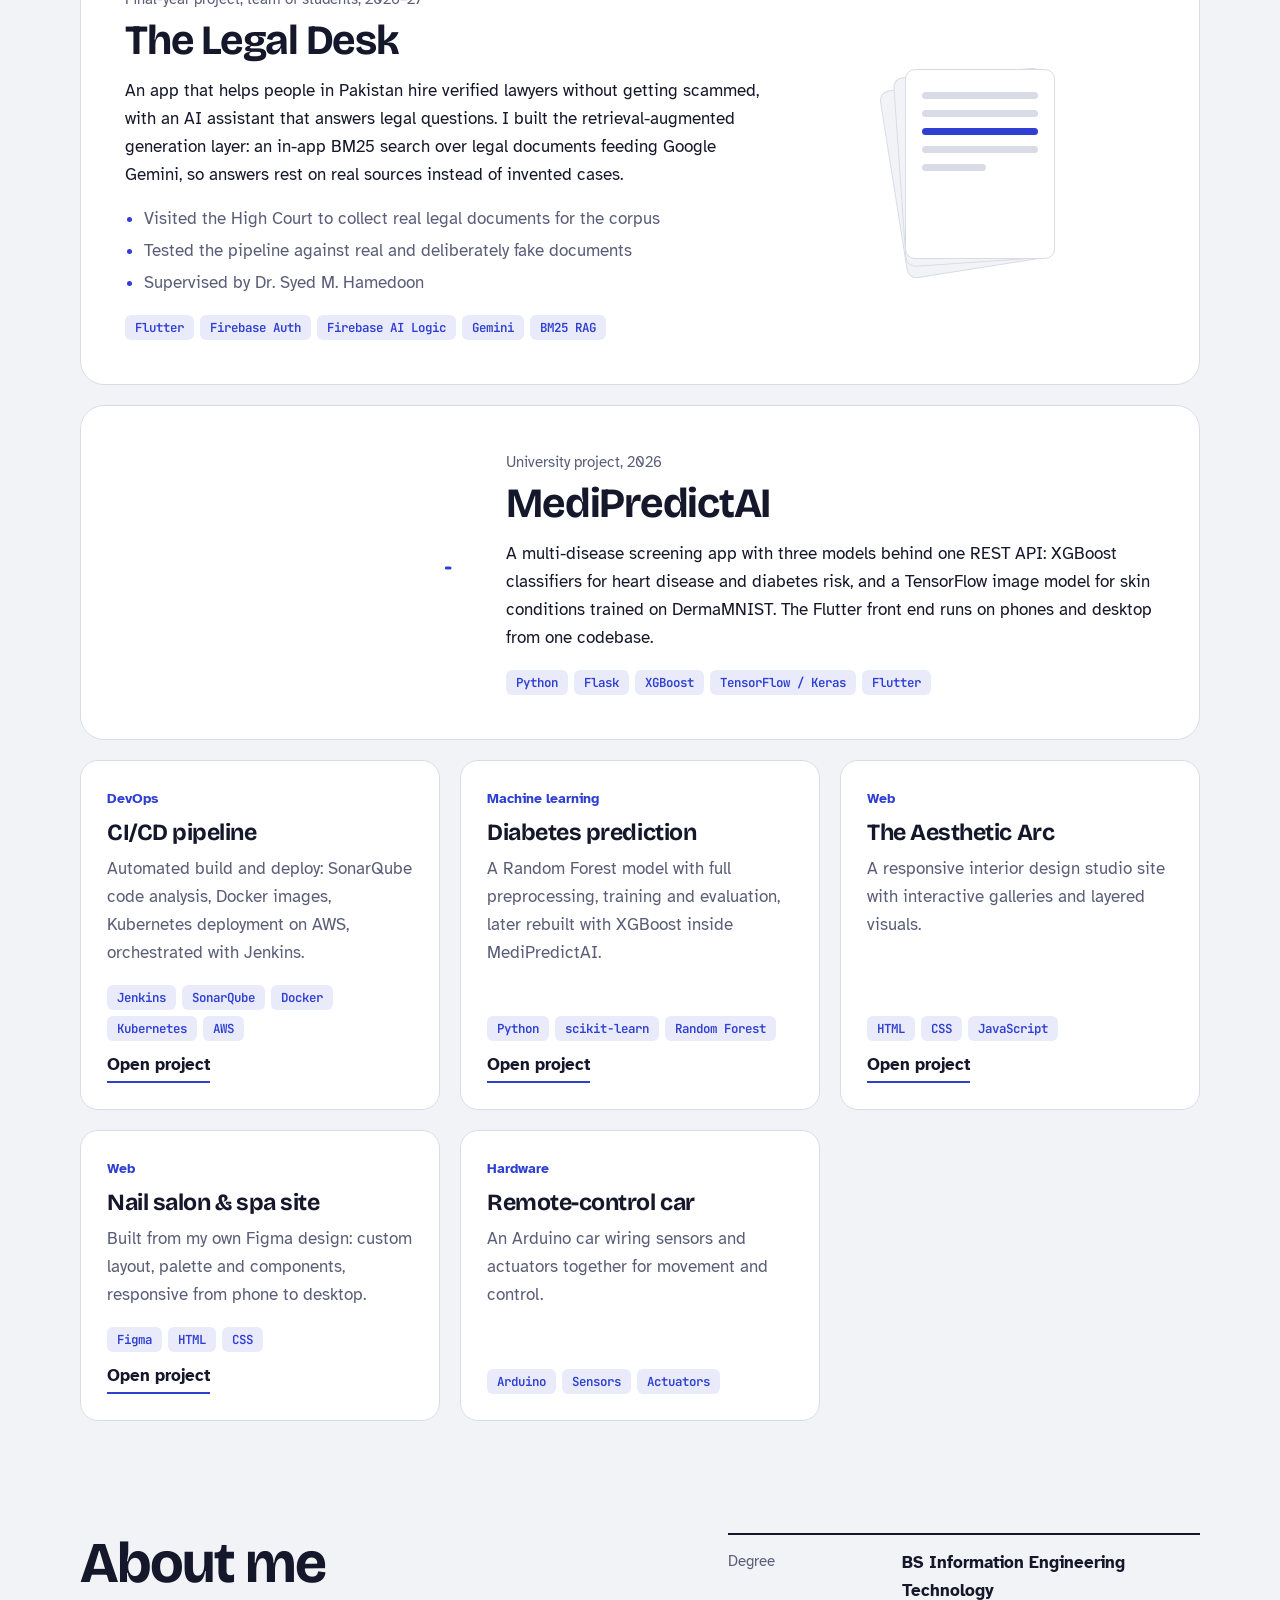
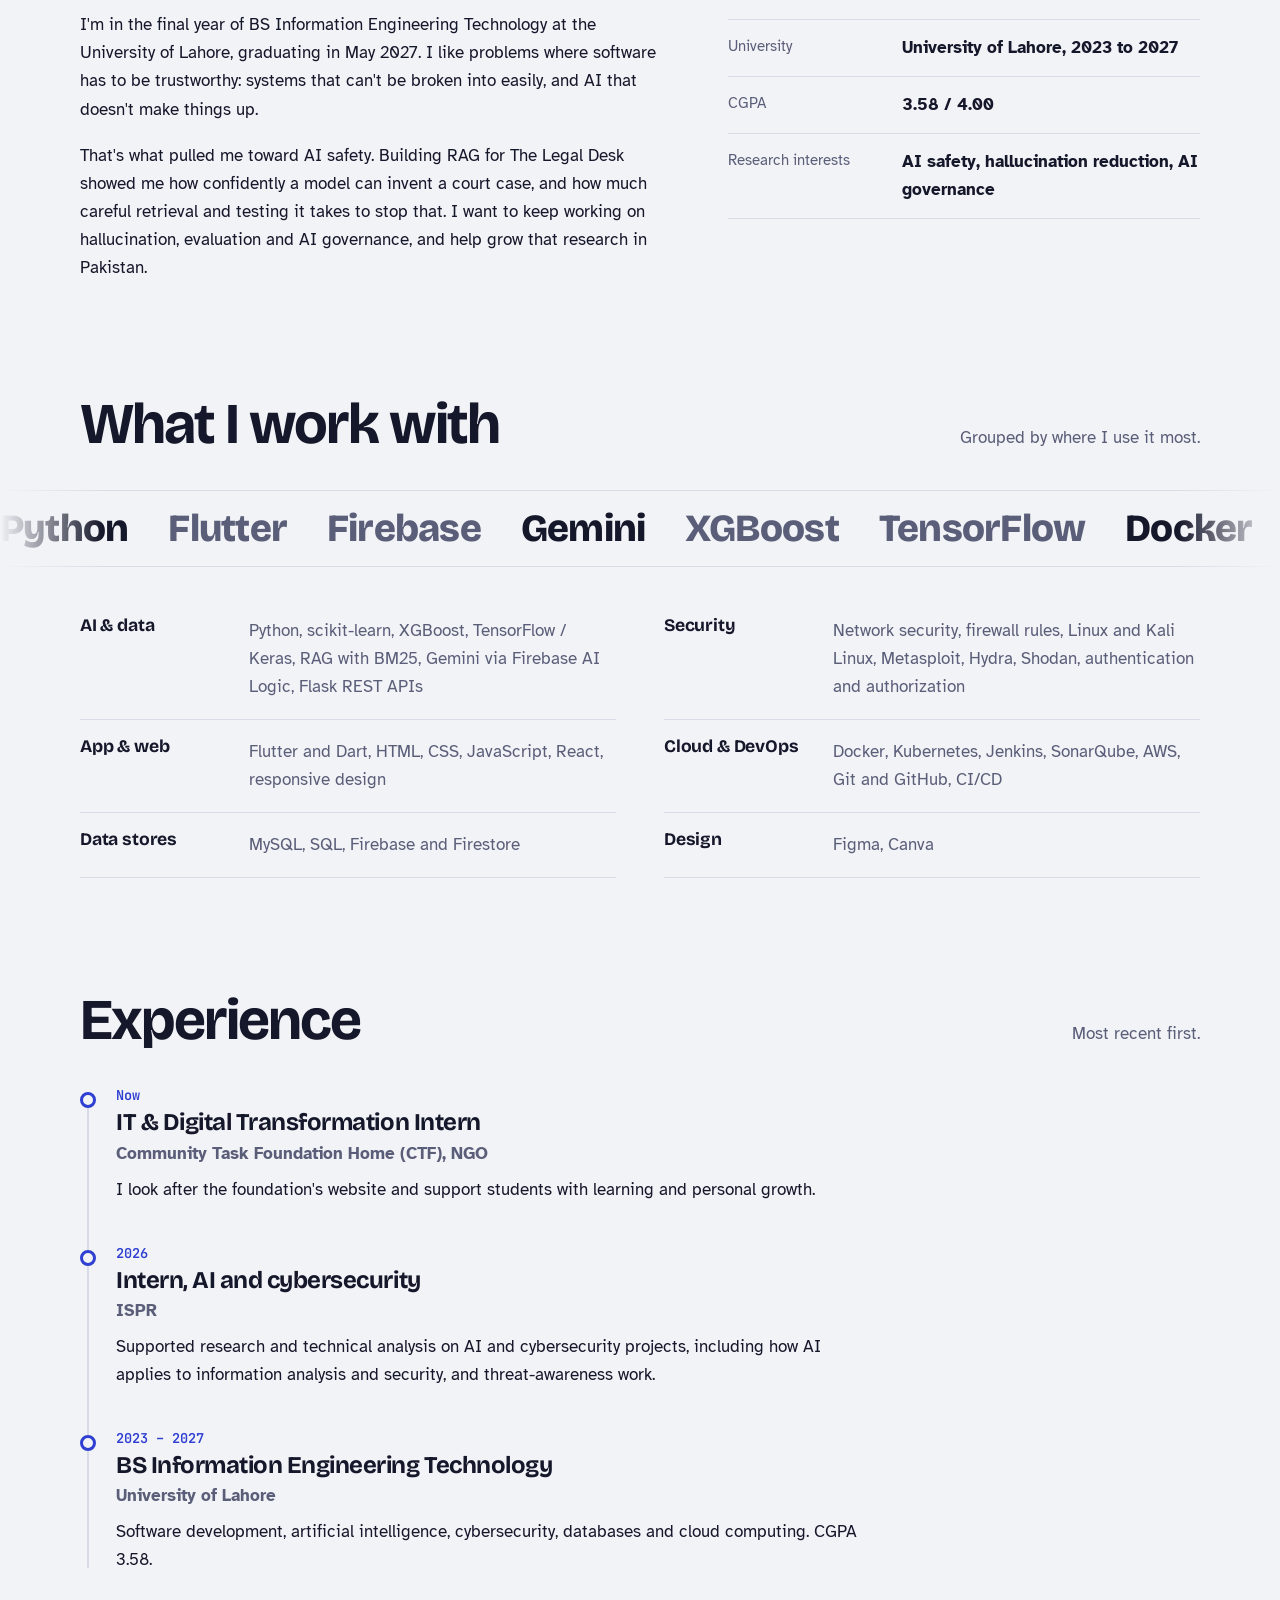
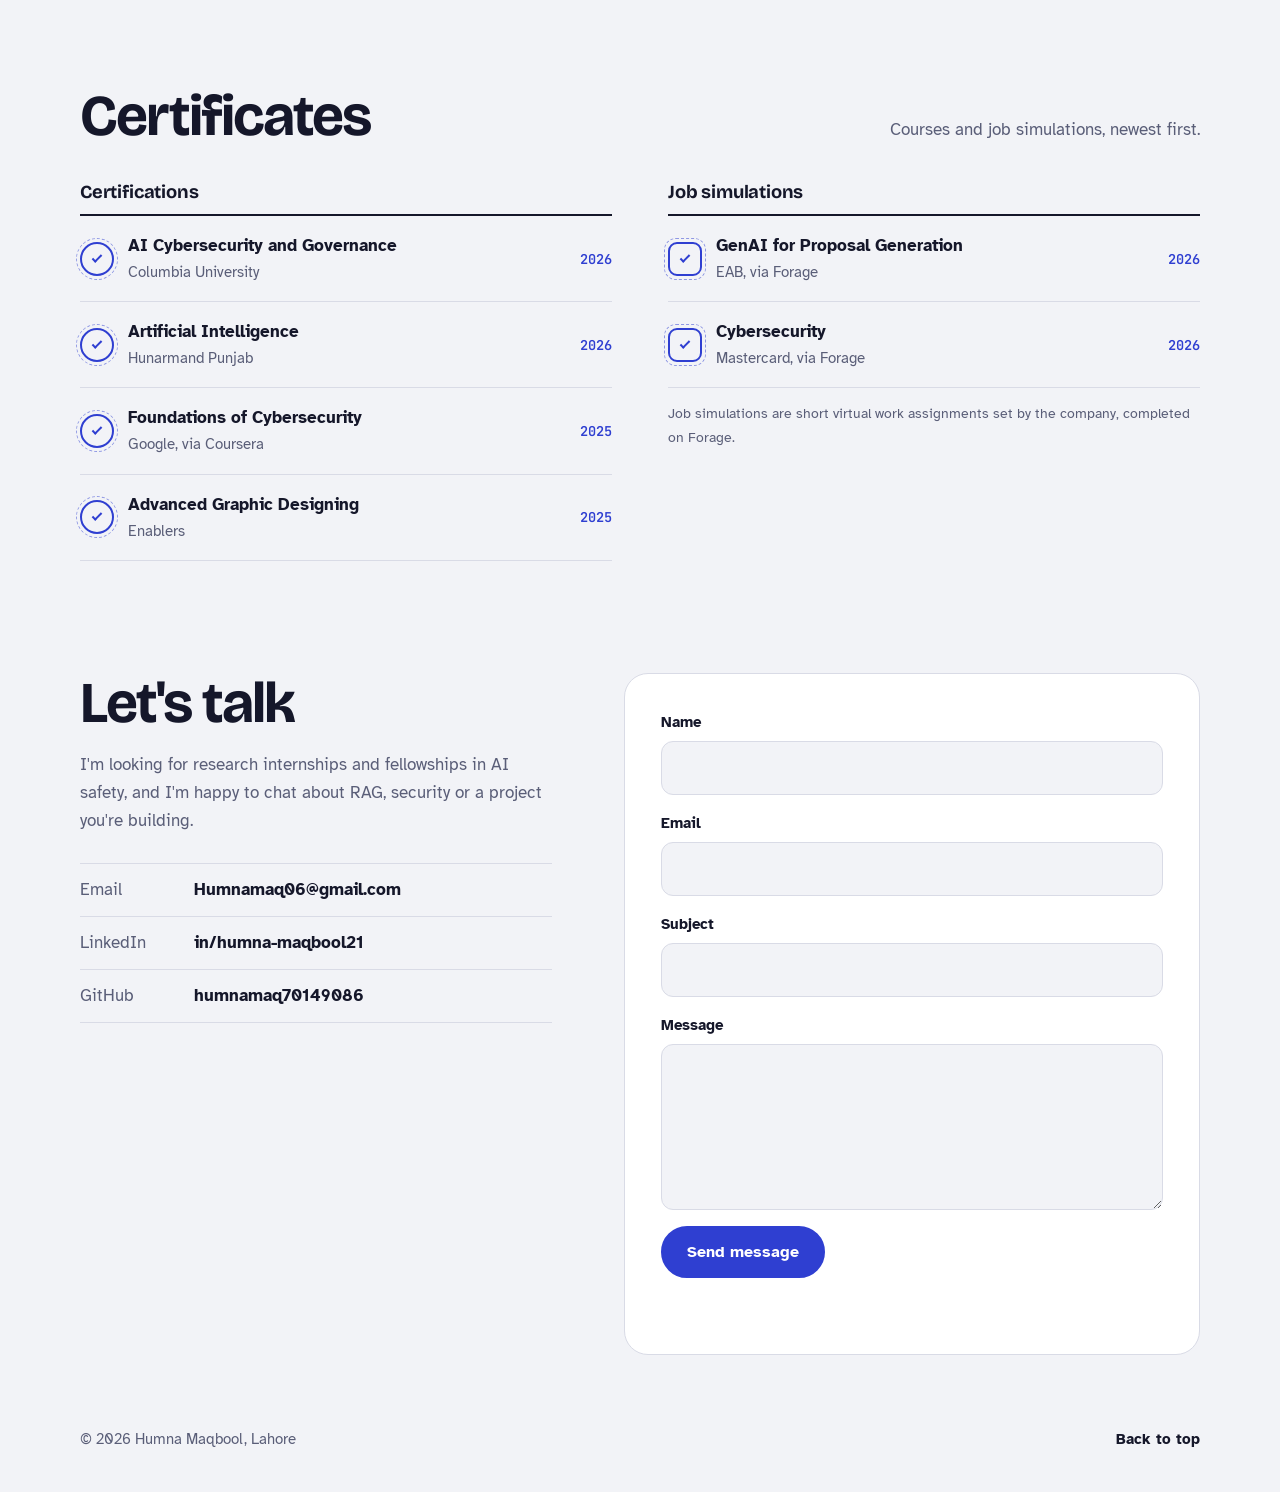
==== commit ec0b3063: "Add files via upload" ====
--- a/index.html
+++ b/index.html
@@ -1,487 +1,304 @@
-```html
-<!DOCTYPE html>
-<html lang="en">
-<head>
-    <meta charset="UTF-8">
-    <meta name="viewport" content="width=device-width, initial-scale=1.0">
-
-    <title>Humna Maqbool | IT Portfolio</title>
-
-    <link rel="stylesheet" href="style.css">
-
-    <!-- Google Font -->
-    <link rel="preconnect" href="https://fonts.googleapis.com">
-    <link rel="preconnect" href="https://fonts.gstatic.com" crossorigin>
-    <link href="https://fonts.googleapis.com/css2?family=Poppins:wght@300;400;500;600;700&display=swap" rel="stylesheet">
-</head>
-
-<body>
-
-    <!-- Navigation -->
-    <header>
-        <nav class="navbar">
-            <div class="logo">HM.</div>
-
-            <ul class="nav-links">
-                <li><a href="#home">Home</a></li>
-                <li><a href="#about">About</a></li>
-                <li><a href="#skills">Skills</a></li>
-                <li><a href="#projects">Projects</a></li>
-                <li><a href="#experience">Experience</a></li>
-                <li><a href="#contact">Contact</a></li>
-            </ul>
-
-            <button class="menu-btn" onclick="toggleMenu()">☰</button>
-        </nav>
-    </header>
-
-
-    <!-- Hero Section -->
-    <section id="home" class="hero">
-
-        <div class="hero-text">
-            <p class="intro">Hello, I'm</p>
-
-            <h1>Humna Maqbool</h1>
-
-            <h2> An Information Engineering Technology Student</h2>
-
-            <p>
-                Passionate about Web Development, Cybersecurity,
-                AI/ML, and emerging technologies.
-            </p>
-
-            <div class="hero-buttons">
-
-    <a href="projects.html" class="btn primary-btn">
-        My Projects
-        <span>→</span>
-    </a>
-</div>
-
-     <a href="HUMNARESUME.pdf" class="btn secondary-btn" download>
-         Download Resume
-         </a>
-         </div>
-         </div> 
-         <div class="hero-image"> 
-            <img src="profile.jpeg" alt="Humna Maqbool"> 
-        </div>
-
-    </section>
-
-
-    <!-- About Section -->
-    <section id="about" class="section">
-
-        <div class="section-title">
-            <p>Get To Know Me</p>
-            <h2>About Me</h2>
-        </div>
-        <div class="about-content">
-
-            <div class="about-image">
-                <img src="profile.jpeg " alt="Humna Maqbool">
-            </div>
- 
-            <div class="about-text">
-
-                <h3>Information Engineering Technology Student</h3>
-
-                <p>
-                    I am an Information Engineering Technology student at
-                    the University of Lahore with a strong interest in
-                    Web Development, Cybersecurity, AI/ML, and technology.
-                </p>
-
-                <p>
-                    I enjoy developing responsive websites, exploring
-                    security concepts, and working on practical technology
-                    projects that allow me to apply my technical knowledge.
-                </p>
-
-                <div class="about-info">
-                    <div>
-                        <strong>Degree</strong>
-                        <span>BS Information Engineering Technology</span>
-                    </div>
-
-                    <div>
-                        <strong>University</strong>
-                        <span>University of Lahore</span>
-                    </div>
-
-                    <div>
-                        <strong>GPA</strong>
-                        <span>3.58 / 4.0</span>
-                    </div>
-                </div>
-
-            </div>
-
-        </div>
-
-    </section>
-    <!-- Skills Section -->
-    <section id="skills" class="section skills-section">
-
-        <div class="section-title">
-            <p>What I Work With</p>
-            <h2>Technical Skills</h2>
-        </div>
-
-        <div class="skills-container">
-
-            <div class="skill-card">
-                <h3>Development</h3>
-                <p>HTML</p>
-                <p>CSS</p>
-                <p>JavaScript</p>
-                <p>React</p>
-                <p>Flutter</p>
-                <p>Dart</p>
-            </div>
-
-            <div class="skill-card">
-                <h3>Programming</h3>
-                <p>Python</p>
-                <p>JavaScript</p>
-                <p>Bash Scripting</p>
-            </div>
-
-            <div class="skill-card">
-                <h3>Cybersecurity</h3>
-                <p>Network Security</p>
-                <p>Linux</p>
-                <p>Kali Linux</p>
-                <p>Authentication & Authorization</p>
-                <p>Shodan</p>
-            </div>
-
-            <div class="skill-card">
-                <h3>Cloud & DevOps</h3>
-                <p>Firebase</p>
-                <p>AWS Basics</p>
-                <p>Docker</p>
-                <p>Git & GitHub</p>
-                <p>CI/CD</p>
-            </div>
-
-            <div class="skill-card">
-                <h3>Database</h3>
-                <p>SQL</p>
-                <p>Firestore</p>
-            </div>
-
-            <div class="skill-card">
-                <h3>Design & Tools</h3>
-                <p>Figma</p>
-                <p>Canva</p>
-                <p>VS Code</p>
-                <p>MS Office</p>
-            </div>
-
-        </div>
-
-    </section>
-
-
-    <!-- Projects Section -->
-    <section id="projects" class="section">
-
-        <div class="section-title">
-            <p>My Recent Work</p>
-            <h2>Projects</h2>
-        </div>
-
-        <div class="projects-container">
-
-            <!-- Project 1 -->
-            <div class="project-card">
-
-                <div class="project-image">
-                    <span>WEB</span>
-                </div>
-
-                <div class="project-content">
-
-                    <h3>Nail Salon & Spa Portfolio Website</h3>
-
-                    <p class="tech">
-                        HTML · CSS · Figma · UI/UX
-                    </p>
-
-                    <p>
-                        Developed a responsive portfolio website based
-                        on a Figma design with customized layouts,
-                        colors, and user interface elements.
-                    </p>
-
-                    <a href="#" class="project-btn">View Project →</a>
-
-                </div>
-
-            </div>
-
-
-            <!-- Project 2 -->
-            <div class="project-card">
-
-                <div class="project-image">
-                    <span>WEB</span>
-                </div>
-
-                <div class="project-content">
-
-                    <h3>The Aesthetic Arc</h3>
-
-                    <p class="tech">
-                        HTML · CSS · JavaScript
-                    </p>
-
-                    <p>
-                        Designed and developed a modern, responsive
-                        interior design website with interactive
-                        and visually engaging web elements.
-                    </p>
-
-                    <a href="https://humnamaq70149086.github.io/aesthetic-arc-website/" class="project-btn">View Project →</a>
-
-                </div>
-
-            </div>
-
-
-            <!-- Project 3 -->
-            <div class="project-card">
-
-                <div class="project-image">
-                    <span>AI / ML</span>
-                </div>
-
-                <div class="project-content">
-
-                    <h3>Diabetes Prediction Using Machine Learning</h3>
-
-                    <p class="tech">
-                        Python · Random Forest
-                    </p>
-
-                    <p>
-                        Developed a machine learning model for diabetes
-                        prediction using data preprocessing, model
-                        training, and evaluation.
-                    </p>
-
-                    <a href="#" class="project-btn">View Project →</a>
-
-                </div>
-
-            </div>
-
-
-            <!-- Project 4 -->
-            <div class="project-card">
-
-                <div class="project-image">
-                    <span>DEVOPS</span>
-                </div>
-
-                <div class="project-content">
-
-                    <h3>Docker CI/CD Pipeline</h3>
-
-                    <p class="tech">
-                        Jenkins · SonarQube · Docker · Kubernetes · AWS
-                    </p>
-
-                    <p>
-                        Built an automated CI/CD pipeline integrating
-                        code analysis, containerization, Kubernetes,
-                        and cloud deployment.
-                    </p>
-
-                    <a href="#" class="project-btn">View Project →</a>
-
-                </div>
-
-            </div>
-
-
-            <!-- Project 5 -->
-            <div class="project-card">
-
-                <div class="project-image">
-                    <span>HARDWARE</span>
-                </div>
-
-                <div class="project-content">
-
-                    <h3>Remote Control Car</h3>
-
-                    <p class="tech">
-                        Arduino · Sensors · Actuators
-                    </p>
-
-                    <p>
-                        Developed an Arduino-based remote-control car
-                        by integrating sensors and actuators for
-                        movement and hardware control.
-                    </p>
-
-                    <a href="#" class="project-btn">View Project →</a>
-
-                </div>
-
-            </div>
-
-        </div>
-
-    </section>
-
-
-    <!-- Experience Section -->
-    <section id="experience" class="section experience-section">
-
-        <div class="section-title">
-            <p>My Background</p>
-            <h2>Experience & Education</h2>
-        </div>
-
-        <div class="timeline">
-
-            <div class="timeline-item">
-
-                <div class="timeline-dot"></div>
-
-                <div class="timeline-content">
-
-                    <span>2026</span>
-
-                    <h3>ISPR Internship</h3>
-
-                    <p>
-                        Internship experience involving professional
-                        exposure and practical learning in a
-                        technology-focused environment.
-                    </p>
-
-                </div>
-
-            </div>
-
-
-            <div class="timeline-item">
-
-                <div class="timeline-dot"></div>
-
-                <div class="timeline-content">
-
-                    <span>2023 – Present</span>
-
-                    <h3>BS Information Engineering Technology</h3>
-
-                    <h4>University of Lahore</h4>
-
-                    <p>
-                        Studying software development, artificial
-                        intelligence, cybersecurity, databases,
-                        cloud computing, and related technologies.
-                    </p>
-
-                </div>
-
-            </div>
-
-        </div>
-
-    </section>
-
-    <!-- CONTACT SECTION -->
-
-<section id="contact" class="contact">
-
-    <div class="section-title">
-        <p>GET IN TOUCH</p>
-        <h2>Contact Me</h2>
-        <p>
-            Have a question or want to work together?
-            Send me a message.
-        </p>
-    </div>
-
-    <form id="contactForm" class="contact-form">
-
-        <div class="form-group">
-            <label for="name">Name</label>
-
-            <input
-                type="text"
-                id="name"
-                name="name"
-                placeholder="Your Name"
-                required
-            >
-        </div>
-
-        <div class="form-group">
-            <label for="email">Email</label>
-
-            <input
-                type="email"
-                id="email"
-                name="email"
-                placeholder="Your Email"
-                required
-            >
-        </div>
-
-        <div class="form-group">
-            <label for="subject">Subject</label>
-
-            <input
-                type="text"
-                id="subject"
-                name="subject"
-                placeholder="Subject"
-                required
-            >
-        </div>
-
-        <div class="form-group">
-            <label for="message">Message</label>
-
-            <textarea
-                id="message"
-                name="message"
-                rows="6"
-                placeholder="Write your message..."
-                required
-            ></textarea>
-        </div>
-
-        <button
-            type="submit"
-            class="contact-btn"
-            id="submitBtn"
-        >
-            Send Message →
-        </button>
-        <!-- Success/Error Message -->
-        <p id="formStatus"></p>
-
-    </form>
-
-</section>
-    <!-- Footer -->
-    <footer>
-
-        <p>
-            © 2026 Humna Maqbool. All Rights Reserved.
-        </p>
-
-    </footer>
-    <script src="script.js"></script>
-
-</body>
-</html>
+<!DOCTYPE html>
+<html lang="en">
+<head>
+  <meta charset="UTF-8">
+  <meta name="viewport" content="width=device-width, initial-scale=1.0, viewport-fit=cover">
+  <title>Humna Maqbool | AI, Security &amp; Web</title>
+  <meta name="description" content="Humna Maqbool, Information Engineering Technology student at the University of Lahore, building retrieval-grounded AI and working toward AI safety research.">
+  <meta property="og:title" content="Humna Maqbool">
+  <meta property="og:description" content="Building AI that cites its sources. RAG, security and web projects from Lahore.">
+  <meta property="og:image" content="humna.png">
+  <link rel="preconnect" href="https://fonts.googleapis.com">
+  <link rel="preconnect" href="https://fonts.gstatic.com" crossorigin>
+  <link href="https://fonts.googleapis.com/css2?family=Atkinson+Hyperlegible:ital,wght@0,400;0,700;1,400&family=Bricolage+Grotesque:opsz,wght@12..96,400;12..96,600;12..96,800&family=JetBrains+Mono:wght@400;600&display=swap" rel="stylesheet">
+  <link rel="stylesheet" href="style.css">
+</head>
+<body>
+  <div class="progress" aria-hidden="true"><span id="progressBar"></span></div>
+
+  <header class="site-header">
+    <nav class="nav wrap" aria-label="Main">
+      <a href="#home" class="logo" aria-label="Humna Maqbool, back to top">hm<span>.</span></a>
+      <button class="menu-btn" id="menuBtn" aria-expanded="false" aria-controls="navLinks">Menu</button>
+      <ul class="nav-links" id="navLinks">
+        <li><a href="#work">Work</a></li>
+        <li><a href="#about">About</a></li>
+        <li><a href="#skills">Skills</a></li>
+        <li><a href="#experience">Experience</a></li>
+        <li><a href="#credentials">Certificates</a></li>
+        <li><a href="#contact">Contact</a></li>
+        <li class="nav-indicator" aria-hidden="true"></li>
+      </ul>
+    </nav>
+  </header>
+
+  <main>
+    <!-- HERO -->
+    <section id="home" class="hero wrap">
+      <div class="hero-text">
+        <p class="hello">Hi, I'm</p>
+        <h1 class="name" aria-label="Humna Maqbool">
+          <span class="line" data-split>Humna</span>
+          <span class="line" data-split>Maqbool</span>
+        </h1>
+        <p class="role">I build <span class="typed" id="typed">AI that cites its sources</span><span class="caret" aria-hidden="true"></span></p>
+        <p class="lede">Information Engineering Technology student at the University of Lahore. I work across retrieval-augmented AI, security and the web, and I'm heading toward AI safety research in Pakistan.</p>
+        <div class="hero-actions">
+          <a href="#work" class="btn btn-solid magnetic">See my work</a>
+          <a href="HUMNARESUME.pdf" class="btn btn-line magnetic" download="Humna_Maqbool_Resume.pdf">Download resume</a>
+        </div>
+      </div>
+
+      <figure class="portrait" id="portrait">
+        <div class="backdrop" aria-hidden="true">
+          <span class="ring r1"></span><span class="ring r2"></span>
+          <span class="blob" id="blob"></span>
+        </div>
+        <svg class="orbit" viewBox="0 0 200 200" aria-hidden="true">
+          <defs><path id="circlePath" d="M100,100 m-90,0 a90,90 0 1,1 180,0 a90,90 0 1,1 -180,0"/></defs>
+          <text><textPath href="#circlePath">AI safety ✦ retrieval ✦ security ✦ web ✦ Lahore ✦ </textPath></text>
+        </svg>
+        <div class="cutout" id="cutout">
+          <picture>
+            <source srcset="humna.webp" type="image/webp">
+            <img src="humna.png" alt="Humna Maqbool smiling, wearing a leopard-print scarf with a red star clip" width="720" height="805">
+          </picture>
+        </div>
+        <svg class="stars" viewBox="0 0 100 100" preserveAspectRatio="none" aria-hidden="true">
+          <path class="star s-a" d="M0,-5 L1.5,-1.5 L5,0 L1.5,1.5 L0,5 L-1.5,1.5 L-5,0 L-1.5,-1.5Z" transform="translate(4 30)"/>
+          <path class="star s-b" d="M0,-5 L1.5,-1.5 L5,0 L1.5,1.5 L0,5 L-1.5,1.5 L-5,0 L-1.5,-1.5Z" transform="translate(95 16)"/>
+          <path class="star s-c" d="M0,-5 L1.5,-1.5 L5,0 L1.5,1.5 L0,5 L-1.5,1.5 L-5,0 L-1.5,-1.5Z" transform="translate(84 74)"/>
+          <path class="star s-d" d="M0,-5 L1.5,-1.5 L5,0 L1.5,1.5 L0,5 L-1.5,1.5 L-5,0 L-1.5,-1.5Z" transform="translate(6 62)"/>
+        </svg>
+        <figcaption class="status"><span class="dot"></span>Open to research internships</figcaption>
+      </figure>
+    </section>
+
+    <!-- GROUNDING DEMO -->
+    <section class="demo-band" aria-labelledby="demoTitle">
+      <div class="wrap demo-layout">
+        <div class="demo-copy">
+          <h2 id="demoTitle">Answers should come with receipts.</h2>
+          <p>In The Legal Desk, a language model is only allowed to answer from documents it actually retrieved. If it reaches for a case that isn't in the corpus, the citation gets caught and removed.</p>
+          <p class="small">Illustrative trace of the retrieval step. File names are examples.</p>
+        </div>
+        <div class="terminal" id="terminal" role="img" aria-label="Animated example: a legal question is matched to documents with BM25, an invented case citation is flagged and removed, and the answer is drafted from two retrieved sources.">
+          <div class="term-bar"><i></i><i></i><i></i><span>legal-desk / rag-trace</span></div>
+          <div class="term-body">
+            <p class="t-line t-q"><span class="pr">query</span> <span id="tQuery"></span></p>
+            <p class="t-line t-step" data-step="1"><span class="pr">bm25</span> ranking 1,240 passages</p>
+            <ul class="hits" data-step="2">
+              <li><span class="doc">tenancy_statute.pdf</span><span class="bar"><b style="--w:92%"></b></span><span class="score">12.4</span></li>
+              <li><span class="doc">high_court_judgment_014.pdf</span><span class="bar"><b style="--w:68%"></b></span><span class="score">9.1</span></li>
+              <li><span class="doc">notice_guidelines.pdf</span><span class="bar"><b style="--w:47%"></b></span><span class="score">6.7</span></li>
+            </ul>
+            <p class="t-line t-flag" data-step="3"><span class="pr warn">check</span> <s>"Khan v. Raza (2017)"</s> not in corpus, removed</p>
+            <p class="t-line t-ok" data-step="4"><span class="pr ok">answer</span> drafted from sources [1] [2] ✓</p>
+          </div>
+        </div>
+      </div>
+    </section>
+
+    <!-- WORK -->
+    <section id="work" class="section wrap">
+      <div class="section-head reveal">
+        <h2>Selected work</h2>
+        <p>From a final-year legal AI app to a Kubernetes pipeline.</p>
+      </div>
+
+      <article class="feature reveal tilt">
+        <div class="feature-text">
+          <p class="kicker">Final-year project, team of students, 2026–27</p>
+          <h3>The Legal Desk</h3>
+          <p>An app that helps people in Pakistan hire verified lawyers without getting scammed, with an AI assistant that answers legal questions. I built the retrieval-augmented generation layer: an in-app BM25 search over legal documents feeding Google Gemini, so answers rest on real sources instead of invented cases.</p>
+          <ul class="facts">
+            <li>Visited the High Court to collect real legal documents for the corpus</li>
+            <li>Tested the pipeline against real and deliberately fake documents</li>
+            <li>Supervised by Dr. Syed M. Hamedoon</li>
+          </ul>
+          <p class="stack"><span>Flutter</span><span>Firebase Auth</span><span>Firebase AI Logic</span><span>Gemini</span><span>BM25 RAG</span></p>
+        </div>
+        <div class="feature-visual" aria-hidden="true">
+          <div class="doc-stack">
+            <div class="sheet s3"></div><div class="sheet s2"></div>
+            <div class="sheet s1"><b></b><b></b><b class="hl"></b><b></b><b class="short"></b></div>
+          </div>
+        </div>
+      </article>
+
+      <article class="feature feature-alt reveal tilt">
+        <div class="feature-text">
+          <p class="kicker">University project, 2026</p>
+          <h3>MediPredictAI</h3>
+          <p>A multi-disease screening app with three models behind one REST API: XGBoost classifiers for heart disease and diabetes risk, and a TensorFlow image model for skin conditions trained on DermaMNIST. The Flutter front end runs on phones and desktop from one codebase.</p>
+          <p class="stack"><span>Python</span><span>Flask</span><span>XGBoost</span><span>TensorFlow / Keras</span><span>Flutter</span></p>
+        </div>
+        <div class="feature-visual" aria-hidden="true">
+          <div class="pulse">
+            <svg viewBox="0 0 300 80"><path d="M0 40 H90 L105 18 L122 64 L138 8 L152 52 L162 40 H300"/></svg>
+          </div>
+        </div>
+      </article>
+
+      <div class="grid">
+        <article class="card reveal tilt">
+          <p class="tag">DevOps</p>
+          <h3>CI/CD pipeline</h3>
+          <p>Automated build and deploy: SonarQube code analysis, Docker images, Kubernetes deployment on AWS, orchestrated with Jenkins.</p>
+          <p class="stack"><span>Jenkins</span><span>SonarQube</span><span>Docker</span><span>Kubernetes</span><span>AWS</span></p>
+          <a class="card-link" href="https://humnamaq70149086.github.io/Jenkins-Docker-SonarQube/">Open project</a>
+        </article>
+        <article class="card reveal tilt">
+          <p class="tag">Machine learning</p>
+          <h3>Diabetes prediction</h3>
+          <p>A Random Forest model with full preprocessing, training and evaluation, later rebuilt with XGBoost inside MediPredictAI.</p>
+          <p class="stack"><span>Python</span><span>scikit-learn</span><span>Random Forest</span></p>
+          <a class="card-link" href="https://humnamaq70149086.github.io/Diabetes-Prediction-System/">Open project</a>
+        </article>
+        <article class="card reveal tilt">
+          <p class="tag">Web</p>
+          <h3>The Aesthetic Arc</h3>
+          <p>A responsive interior design studio site with interactive galleries and layered visuals.</p>
+          <p class="stack"><span>HTML</span><span>CSS</span><span>JavaScript</span></p>
+          <a class="card-link" href="https://humnamaq70149086.github.io/aesthetic-arc-website/">Open project</a>
+        </article>
+        <article class="card reveal tilt">
+          <p class="tag">Web</p>
+          <h3>Nail salon &amp; spa site</h3>
+          <p>Built from my own Figma design: custom layout, palette and components, responsive from phone to desktop.</p>
+          <p class="stack"><span>Figma</span><span>HTML</span><span>CSS</span></p>
+          <a class="card-link" href="https://humnamaq70149086.github.io/Nail-Salon-And-Spa/">Open project</a>
+        </article>
+        <article class="card reveal tilt">
+          <p class="tag">Hardware</p>
+          <h3>Remote-control car</h3>
+          <p>An Arduino car wiring sensors and actuators together for movement and control.</p>
+          <p class="stack"><span>Arduino</span><span>Sensors</span><span>Actuators</span></p>
+        </article>
+      </div>
+    </section>
+
+    <!-- ABOUT -->
+    <section id="about" class="section wrap about">
+      <div class="about-copy reveal">
+        <h2>About me</h2>
+        <p>I'm in the final year of BS Information Engineering Technology at the University of Lahore, graduating in May 2027. I like problems where software has to be trustworthy: systems that can't be broken into easily, and AI that doesn't make things up.</p>
+        <p>That's what pulled me toward AI safety. Building RAG for The Legal Desk showed me how confidently a model can invent a court case, and how much careful retrieval and testing it takes to stop that. I want to keep working on hallucination, evaluation and AI governance, and help grow that research in Pakistan.</p>
+      </div>
+      <dl class="about-facts reveal">
+        <div><dt>Degree</dt><dd>BS Information Engineering Technology</dd></div>
+        <div><dt>University</dt><dd>University of Lahore, 2023 to 2027</dd></div>
+        <div><dt>CGPA</dt><dd class="num"><span data-count="3.58">3.58</span> / 4.00</dd></div>
+        <div><dt>Research interests</dt><dd>AI safety, hallucination reduction, AI governance</dd></div>
+      </dl>
+    </section>
+
+    <!-- SKILLS -->
+    <section id="skills" class="section skills">
+      <div class="wrap">
+        <div class="section-head reveal">
+          <h2>What I work with</h2>
+          <p>Grouped by where I use it most.</p>
+        </div>
+      </div>
+      <div class="marquee" aria-hidden="true">
+        <div class="marquee-track">
+          <span>Python</span><span>Flutter</span><span>Firebase</span><span>Gemini</span><span>XGBoost</span><span>TensorFlow</span><span>Docker</span><span>Kubernetes</span><span>Kali Linux</span><span>Metasploit</span><span>React</span><span>Figma</span>
+          <span>Python</span><span>Flutter</span><span>Firebase</span><span>Gemini</span><span>XGBoost</span><span>TensorFlow</span><span>Docker</span><span>Kubernetes</span><span>Kali Linux</span><span>Metasploit</span><span>React</span><span>Figma</span>
+        </div>
+      </div>
+      <div class="wrap skill-rows">
+        <div class="skill-row reveal"><h3>AI &amp; data</h3><p>Python, scikit-learn, XGBoost, TensorFlow / Keras, RAG with BM25, Gemini via Firebase AI Logic, Flask REST APIs</p></div>
+        <div class="skill-row reveal"><h3>Security</h3><p>Network security, firewall rules, Linux and Kali Linux, Metasploit, Hydra, Shodan, authentication and authorization</p></div>
+        <div class="skill-row reveal"><h3>App &amp; web</h3><p>Flutter and Dart, HTML, CSS, JavaScript, React, responsive design</p></div>
+        <div class="skill-row reveal"><h3>Cloud &amp; DevOps</h3><p>Docker, Kubernetes, Jenkins, SonarQube, AWS, Git and GitHub, CI/CD</p></div>
+        <div class="skill-row reveal"><h3>Data stores</h3><p>MySQL, SQL, Firebase and Firestore</p></div>
+        <div class="skill-row reveal"><h3>Design</h3><p>Figma, Canva</p></div>
+      </div>
+    </section>
+
+    <!-- EXPERIENCE -->
+    <section id="experience" class="section wrap">
+      <div class="section-head reveal">
+        <h2>Experience</h2>
+        <p>Most recent first.</p>
+      </div>
+      <ol class="timeline" id="timeline">
+        <li class="reveal">
+          <p class="when">Now</p>
+          <h3>IT &amp; Digital Transformation Intern</h3>
+          <p class="where">Community Task Foundation Home (CTF), NGO</p>
+          <p>I look after the foundation's website and support students with learning and personal growth.</p>
+        </li>
+        <li class="reveal">
+          <p class="when">2026</p>
+          <h3>Intern, AI and cybersecurity</h3>
+          <p class="where">ISPR</p>
+          <p>Supported research and technical analysis on AI and cybersecurity projects, including how AI applies to information analysis and security, and threat-awareness work.</p>
+        </li>
+        <li class="reveal">
+          <p class="when">2023 – 2027</p>
+          <h3>BS Information Engineering Technology</h3>
+          <p class="where">University of Lahore</p>
+          <p>Software development, artificial intelligence, cybersecurity, databases and cloud computing. CGPA 3.58.</p>
+        </li>
+      </ol>
+    </section>
+
+    <!-- CERTIFICATES -->
+    <section id="credentials" class="section wrap">
+      <div class="section-head reveal">
+        <h2>Certificates</h2>
+        <p>Courses and job simulations, newest first.</p>
+      </div>
+      <div class="cred-cols">
+        <div class="cred-group reveal">
+          <h3>Certifications</h3>
+          <ul class="cred-list">
+            <li class="cred"><span class="seal" aria-hidden="true"></span><div><p class="cred-title">AI Cybersecurity and Governance</p><p class="cred-meta">Columbia University</p></div><span class="year">2026</span></li>
+            <li class="cred"><span class="seal" aria-hidden="true"></span><div><p class="cred-title">Artificial Intelligence</p><p class="cred-meta">Hunarmand Punjab</p></div><span class="year">2026</span></li>
+            <li class="cred"><span class="seal" aria-hidden="true"></span><div><p class="cred-title">Foundations of Cybersecurity</p><p class="cred-meta">Google, via Coursera</p></div><span class="year">2025</span></li>
+            <li class="cred"><span class="seal" aria-hidden="true"></span><div><p class="cred-title">Advanced Graphic Designing</p><p class="cred-meta">Enablers</p></div><span class="year">2025</span></li>
+          </ul>
+        </div>
+        <div class="cred-group reveal">
+          <h3>Job simulations</h3>
+          <ul class="cred-list">
+            <li class="cred"><span class="seal sim" aria-hidden="true"></span><div><p class="cred-title">GenAI for Proposal Generation</p><p class="cred-meta">EAB, via Forage</p></div><span class="year">2026</span></li>
+            <li class="cred"><span class="seal sim" aria-hidden="true"></span><div><p class="cred-title">Cybersecurity</p><p class="cred-meta">Mastercard, via Forage</p></div><span class="year">2026</span></li>
+          </ul>
+          <p class="cred-note">Job simulations are short virtual work assignments set by the company, completed on Forage.</p>
+        </div>
+      </div>
+    </section>
+
+    <!-- CONTACT -->
+    <section id="contact" class="section wrap contact">
+      <div class="contact-copy reveal">
+        <h2>Let's talk</h2>
+        <p>I'm looking for research internships and fellowships in AI safety, and I'm happy to chat about RAG, security or a project you're building.</p>
+        <ul class="links">
+          <li><span>Email</span><a href="mailto:Humnamaq06@gmail.com">Humnamaq06@gmail.com</a></li>
+          <li><span>LinkedIn</span><a href="https://www.linkedin.com/in/humna-maqbool21" target="_blank" rel="noopener">in/humna-maqbool21</a></li>
+          <li><span>GitHub</span><a href="https://github.com/humnamaq70149086" target="_blank" rel="noopener">humnamaq70149086</a></li>
+        </ul>
+      </div>
+      <form id="contactForm" class="contact-form reveal" novalidate>
+        <div class="field"><label for="name">Name</label><input id="name" name="name" type="text" autocomplete="name" required></div>
+        <div class="field"><label for="email">Email</label><input id="email" name="email" type="email" autocomplete="email" required></div>
+        <div class="field"><label for="subject">Subject</label><input id="subject" name="subject" type="text" required></div>
+        <div class="field"><label for="message">Message</label><textarea id="message" name="message" rows="5" required></textarea></div>
+        <button type="submit" class="btn btn-solid" id="submitBtn">Send message</button>
+        <p id="formStatus" role="status"></p>
+      </form>
+    </section>
+  </main>
+
+  <footer class="wrap footer">
+    <p>© 2026 Humna Maqbool, Lahore</p>
+    <a href="#home">Back to top</a>
+  </footer>
+
+  <script src="script.js"></script>
+</body>
+</html>
--- a/style.css
+++ b/style.css
@@ -1,694 +1,383 @@
-* {
-    margin: 0;
-    padding: 0;
-    box-sizing: border-box;
-    scroll-behavior: smooth;
-}
-
-body {
-    font-family: "Poppins", sans-serif;
-    background: #0b0f19;
-    color: #ffffff;
-    line-height: 1.6;
-}
-
-/* ================= NAVBAR ================= */
-
-header {
-    width: 100%;
-    position: fixed;
-    top: 0;
-    left: 0;
-    z-index: 1000;
-    background: rgba(11, 15, 25, 0.95);
-    border-bottom: 1px solid #202636;
-}
-
-.navbar {
-    max-width: 1200px;
-    margin: auto;
-    height: 75px;
-    padding: 0 25px;
-
-    display: flex;
-    justify-content: space-between;
-    align-items: center;
-}
-
-.logo {
-    font-size: 28px;
-    font-weight: 700;
-    color: #7c5cff;
-}
-
-.nav-links {
-    display: flex;
-    list-style: none;
-    gap: 30px;
-}
-
-.nav-links a {
-    color: #ffffff;
-    text-decoration: none;
-    font-size: 14px;
-    transition: 0.3s;
-}
-
-.nav-links a:hover {
-    color: #7c5cff;
-}
-
-.menu-btn {
-    display: none;
-    background: none;
-    border: none;
-    color: white;
-    font-size: 25px;
-    cursor: pointer;
-}
-
-
-/* ================= GENERAL ================= */
-
-section {
-    scroll-margin-top: 80px;
-}
-
-.section {
-    max-width: 1200px;
-    margin: auto;
-    padding: 110px 25px;
-}
-
-.section-title {
-    text-align: center;
-    margin-bottom: 60px;
-}
-
-.section-title p {
-    color: #7c5cff;
-    font-size: 14px;
-    font-weight: 500;
-}
-
-.section-title h2 {
-    font-size: 38px;
-    margin-top: 5px;
-}
-
-
-/* ================= HERO ================= */
-
-.hero {
-    min-height: 100vh;
-    max-width: 1200px;
-    margin: auto;
-    padding: 130px 25px 80px;
-
-    display: flex;
-    align-items: center;
-    justify-content: space-between;
-    gap: 50px;
-}
-
-.hero-text {
-    max-width: 650px;
-}
-
-.intro {
-    color: #7c5cff;
-    font-size: 18px;
-    font-weight: 500;
-}
-
-.hero h1 {
-    font-size: clamp(45px, 7vw, 75px);
-    line-height: 1.1;
-    margin: 10px 0;
-}
-
-.hero h2 {
-    font-size: 25px;
-    color: #c2c7d0;
-    font-weight: 500;
-    margin-bottom: 20px;
-}
-
-.hero-text > p:last-of-type {
-    color: #9ca3af;
-    max-width: 550px;
-}
-
-.hero-buttons {
-    display: flex;
-    gap: 15px;
-    margin-top: 30px;
-}
-
-.btn {
-    display: inline-block;
-    padding: 12px 25px;
-    border-radius: 8px;
-    text-decoration: none;
-    font-weight: 500;
-    transition: 0.3s;
-}
-
-.primary-btn {
-    background: #7c5cff;
-    color: white;
-}
-
-.primary-btn:hover {
-    transform: translateY(-3px);
-}
-
-.secondary-btn {
-    border: 1px solid #7c5cff;
-    color: white;
-}
-
-.secondary-btn:hover {
-    background: #7c5cff;
-}
-
-.hero-image img {
-    width: 320px;
-    height: 320px;
-    object-fit: cover;
-    border-radius: 50%;
-    border: 5px solid #7c5cff;
-}
-
-
-/* ================= ABOUT ================= */
-
-.about-content {
-    display: grid;
-    grid-template-columns: 350px 1fr;
-    gap: 70px;
-    align-items: center;
-}
-
-.about-image img {
-    width: 100%;
-    border-radius: 20px;
-}
-
-.about-text h3 {
-    font-size: 28px;
-    margin-bottom: 20px;
-}
-
-.about-text p {
-    color: #a9afbb;
-    margin-bottom: 18px;
-}
-
-.about-info {
-    display: grid;
-    grid-template-columns: repeat(3, 1fr);
-    gap: 15px;
-    margin-top: 30px;
-}
-
-.about-info div {
-    padding: 18px;
-    border: 1px solid #252b3a;
-    border-radius: 10px;
-}
-
-.about-info strong,
-.about-info span {
-    display: block;
-}
-
-.about-info strong {
-    color: #7c5cff;
-    margin-bottom: 5px;
-}
-
-.about-info span {
-    font-size: 13px;
-    color: #b5bac4;
-}
-
-
-/* ================= SKILLS ================= */
-
-.skills-section {
-    max-width: none;
-    background: #0f1420;
-}
-
-.skills-container {
-    max-width: 1150px;
-    margin: auto;
-
-    display: grid;
-    grid-template-columns: repeat(3, 1fr);
-    gap: 20px;
-}
-
-.skill-card {
-    padding: 30px;
-    background: #151b29;
-    border: 1px solid #252c3b;
-    border-radius: 15px;
-    transition: 0.3s;
-}
-
-.skill-card:hover {
-    transform: translateY(-5px);
-    border-color: #7c5cff;
-}
-
-.skill-card h3 {
-    margin-bottom: 15px;
-    color: #ffffff;
-}
-
-.skill-card p {
-    display: inline-block;
-    margin: 4px;
-    padding: 6px 10px;
-    background: #202638;
-    border-radius: 5px;
-    color: #b9bfca;
-    font-size: 13px;
-}
-
-
-/* ================= PROJECTS ================= */
-
-.projects-container {
-    display: grid;
-    grid-template-columns: repeat(2, 1fr);
-    gap: 25px;
-}
-
-.project-card {
-    background: #151b29;
-    border: 1px solid #252c3b;
-    border-radius: 15px;
-    overflow: hidden;
-    transition: 0.3s;
-}
-
-.project-card:hover {
-    transform: translateY(-7px);
-    border-color: #7c5cff;
-}
-
-.project-image {
-    height: 190px;
-    background: #202638;
-
-    display: flex;
-    justify-content: center;
-    align-items: center;
-}
-
-.project-image span {
-    font-size: 30px;
-    font-weight: 700;
-    color: #7c5cff;
-}
-
-.project-content {
-    padding: 25px;
-}
-
-.project-content h3 {
-    font-size: 21px;
-    margin-bottom: 8px;
-}
-
-.tech {
-    color: #7c5cff !important;
-    font-size: 13px;
-    margin-bottom: 12px;
-}
-
-.project-content p {
-    color: #a9afbb;
-    font-size: 14px;
-}
-
-.project-btn {
-    display: inline-block;
-    margin-top: 20px;
-    color: #ffffff;
-    text-decoration: none;
-    font-size: 14px;
-}
-
-.project-btn:hover {
-    color: #7c5cff;
-}
-
-
-/* ================= EXPERIENCE ================= */
-
-.experience-section {
-    background: #0f1420;
-    max-width: none;
-}
-
-.timeline {
-    max-width: 800px;
-    margin: auto;
-}
-
-.timeline-item {
-    position: relative;
-    padding: 0 0 45px 35px;
-    border-left: 2px solid #303748;
-}
-
-.timeline-dot {
-    position: absolute;
-    left: -7px;
-    top: 0;
-
-    width: 12px;
-    height: 12px;
-    border-radius: 50%;
-    background: #7c5cff;
-}
-
-.timeline-content span {
-    color: #7c5cff;
-    font-size: 13px;
-}
-
-.timeline-content h3 {
-    margin: 5px 0;
-}
-
-.timeline-content h4 {
-    color: #b6bbc5;
-    font-weight: 400;
-}
-
-.timeline-content p {
-    color: #969daa;
-    margin-top: 10px;
-}
-
-
-/* ================= CONTACT ================= */
-/* ===============================
-   CONTACT FORM STATUS
-================================ */
-
-#formStatus {
-    margin-top: 15px;
-    text-align: center;
-    font-size: 14px;
-    font-weight: 500;
-    min-height: 22px;
-}
-
-.contact-btn:disabled {
-    opacity: 0.7;
-    cursor: not-allowed;
-}
-
-.contact-container {
-    display: grid;
-    grid-template-columns: 1fr 1fr;
-    gap: 60px;
-}
-
-.contact-text h3 {
-    font-size: 28px;
-    margin-bottom: 15px;
-}
-
-.contact-text p {
-    color: #a9afbb;
-}
-
-.contact-links {
-    display: flex;
-    gap: 20px;
-    margin-top: 25px;
-}
-
-.contact-links a {
-    color: #7c5cff;
-    text-decoration: none;
-}
-
-.contact-form {
-    display: flex;
-    flex-direction: column;
-    gap: 15px;
-}
-
-.contact-form input,
-.contact-form textarea {
-    width: 100%;
-    padding: 14px;
-
-    background: #151b29;
-    border: 1px solid #2a3140;
-    border-radius: 8px;
-
-    color: white;
-    font-family: inherit;
-    outline: none;
-}
-
-.contact-form input:focus,
-.contact-form textarea:focus {
-    border-color: #7c5cff;
-}
-
-.contact-form button {
-    border: none;
-    cursor: pointer;
-    font-family: inherit;
-}
-
-
-/* ================= FOOTER ================= */
-
-footer {
-    text-align: center;
-    padding: 25px;
-    background: #080b12;
-    color: #737986;
-    font-size: 13px;
-}
-
-
-/* ================= RESPONSIVE ================= */
-
-@media (max-width: 900px) {
-
-    .nav-links {
-        position: absolute;
-        top: 75px;
-        left: 0;
-        width: 100%;
-
-        display: none;
-        flex-direction: column;
-        align-items: center;
-
-        padding: 25px;
-        background: #0b0f19;
-    }
-
-    .nav-links.active {
-        display: flex;
-    }
-
-    .menu-btn {
-        display: block;
-    }
-
-    .hero {
-        flex-direction: column-reverse;
-        text-align: center;
-        justify-content: center;
-    }
-
-    .hero-buttons {
-        justify-content: center;
-    }
-
-    .about-content {
-        grid-template-columns: 1fr;
-    }
-
-    .about-image {
-        max-width: 350px;
-        margin: auto;
-    }
-
-    .skills-container {
-        grid-template-columns: repeat(2, 1fr);
-    }
-
-}
-
-
-@media (max-width: 650px) {
-
-    .hero h1 {
-        font-size: 45px;
-    }
-
-    .hero h2 {
-        font-size: 20px;
-    }
-
-    .hero-image img {
-        width: 230px;
-        height: 230px;
-    }
-
-    .projects-container {
-        grid-template-columns: 1fr;
-    }
-
-    .skills-container {
-        grid-template-columns: 1fr;
-    }
-
-    .about-info {
-        grid-template-columns: 1fr;
-    }
-
-    .contact-container {
-        grid-template-columns: 1fr;
-    }
-
-    .hero-buttons {
-        flex-direction: column;
-    }
-.contact-container {
-    display: grid;
-    grid-template-columns: 1fr 1fr;
-    gap: 60px;
-}
-
-.contact-text h3 {
-    font-size: 28px;
-    margin-bottom: 15px;
-}
-
-.contact-text p {
-    color: #a9afbb;
-}
-
-.contact-links {
-    display: flex;
-    gap: 20px;
-    margin-top: 25px;
-}
-
-.contact-links a {
-    color: #7c5cff;
-    text-decoration: none;
-}
-
-.contact-form {
-    display: flex;
-    flex-direction: column;
-    gap: 15px;
-}
-
-.contact-form input,
-.contact-form textarea {
-    width: 100%;
-    padding: 14px;
-
-    background: #151b29;
-    border: 1px solid #2a3140;
-    border-radius: 8px;
-
-    color: white;
-    font-family: inherit;
-    outline: none;
-}
-
-.contact-form input:focus,
-.contact-form textarea:focus {
-    border-color: #7c5cff;
-}
-
-.contact-form button {
-    border: none;
-    cursor: pointer;
-    font-family: inherit;
-}
-
-
-/* ================= FOOTER ================= */
-
-footer {
-    text-align: center;
-    padding: 25px;
-    background: #080b12;
-    color: #737986;
-    font-size: 13px;
-}
-
-
-/* ================= RESPONSIVE ================= */
-
-@media (max-width: 900px) {
-
-    .nav-links {
-        position: absolute;
-        top: 75px;
-        left: 0;
-        width: 100%;
-
-        display: none;
-        flex-direction: column;
-        align-items: center;
-
-        padding: 25px;
-        background: #0b0f19;
-    }
-
-    .nav-links.active {
-        display: flex;
-    }
-
-    .menu-btn {
-        display: block;
-    }
-
-    .hero {
-        flex-direction: column-reverse;
-        text-align: center;
-        justify-content: center;
-    }
-
-    .hero-buttons {
-        justify-content: center;
-    }
-
-    .about-content {
-        grid-template-columns: 1fr;
-    }
-
-    .about-image {
-        max-width: 350px;
-        margin: auto;
-    }
-
-    .skills-container {
-        grid-template-columns: repeat(2, 1fr);
-    }
-
-}
-
-/* ================= CONTACT ================= */ .contact-container { display: grid; grid-template-columns: 1fr 1fr; gap: 60px; } .contact-text h3 { font-size: 28px; margin-bottom: 15px; } .contact-text p { color: #a9afbb; } .contact-links { display: flex; gap: 20px; margin-top: 25px; } .contact-links a { color: #7c5cff; text-decoration: none; } .contact-form { display: flex; flex-direction: column; gap: 15px; } .contact-form input, .contact-form textarea { width: 100%; padding: 14px; background: #151b29; border: 1px solid #2a3140; border-radius: 8px; color: white; font-family: inherit; outline: none; } .contact-form input:focus, .contact-form textarea:focus { border-color: #7c5cff; } .contact-form button { border: none; cursor: pointer; font-family: inherit; }
-}+/* Layout: left-aligned editorial column, hero split text/portrait, a dark "trace" band as the one bold moment. */
+:root {
+  --paper: #F2F3F7;
+  --surface: #FFFFFF;
+  --ink: #15172A;
+  --muted: #5A5E78;
+  --line: #D9DBE6;
+  --accent: #2F3FD1;      /* ultramarine, echoes the blue in the portrait */
+  --accent-ink: #FFFFFF;
+  --ok: #148A5B;
+  --warn: #B86E00;
+  --band: #12142A;
+  --band-ink: #E7E8F3;
+  --band-muted: #9A9DBA;
+  --display: "Bricolage Grotesque", "Segoe UI", system-ui, sans-serif;
+  --body: "Atkinson Hyperlegible", "Segoe UI", system-ui, sans-serif;
+  --mono: "JetBrains Mono", ui-monospace, Consolas, monospace;
+  --gutter: max(20px, env(safe-area-inset-left, 0px));
+  --gutter-r: max(20px, env(safe-area-inset-right, 0px));
+  color-scheme: light;
+}
+@media (prefers-color-scheme: dark) {
+  :root:not([data-theme="light"]) {
+    --paper: #0E1020; --surface: #171A30; --ink: #ECEDF6; --muted: #A2A5C0; --line: #2A2E4A;
+    --accent: #8E99FF; --accent-ink: #0E1020; --ok: #4CD39A; --warn: #F2B24A;
+    --band: #070814; --band-ink: #E7E8F3; --band-muted: #8E91B0; color-scheme: dark;
+  }
+}
+:root[data-theme="dark"] {
+  --paper: #0E1020; --surface: #171A30; --ink: #ECEDF6; --muted: #A2A5C0; --line: #2A2E4A;
+  --accent: #8E99FF; --accent-ink: #0E1020; --ok: #4CD39A; --warn: #F2B24A;
+  --band: #070814; --band-ink: #E7E8F3; --band-muted: #8E91B0; color-scheme: dark;
+}
+
+*, *::before, *::after { box-sizing: border-box; }
+html { scroll-behavior: smooth; scroll-padding-top: 84px; overflow-x: clip; }
+body {
+  margin: 0;
+  background: var(--paper);
+  color: var(--ink);
+  font: 400 1.0625rem/1.65 var(--body);
+  -webkit-font-smoothing: antialiased;
+  overflow-x: clip;
+}
+img { max-width: 100%; display: block; }
+a { color: inherit; }
+h1, h2, h3 { font-family: var(--display); line-height: 1.05; margin: 0; text-wrap: balance; }
+p { margin: 0; }
+:focus-visible { outline: 3px solid var(--accent); outline-offset: 3px; border-radius: 4px; }
+
+.wrap {
+  max-width: 1160px;
+  margin-inline: auto;
+  padding-left: var(--gutter);
+  padding-right: var(--gutter-r);
+}
+
+/* ---------- progress + header ---------- */
+.progress { position: fixed; inset: 0 0 auto; height: 3px; z-index: 60; }
+.progress span { display: block; height: 100%; width: 100%; background: var(--accent); transform: scaleX(0); transform-origin: left; }
+
+.site-header {
+  position: sticky; top: 0; z-index: 50;
+  background: color-mix(in srgb, var(--paper) 85%, transparent);
+  backdrop-filter: blur(10px);
+  border-bottom: 1px solid transparent;
+  transition: border-color .3s;
+}
+.site-header.scrolled { border-bottom-color: var(--line); }
+.nav { display: flex; align-items: center; justify-content: space-between; height: 68px; }
+.logo { font: 800 1.6rem/1 var(--display); text-decoration: none; letter-spacing: -0.03em; }
+.logo span { color: var(--accent); }
+.nav-links { position: relative; display: flex; gap: 6px; list-style: none; margin: 0; padding: 0; }
+.nav-links a {
+  position: relative; z-index: 1; display: block; padding: 8px 14px;
+  text-decoration: none; font-size: .95rem; color: var(--muted); border-radius: 999px; transition: color .25s;
+}
+.nav-links a:hover, .nav-links a.active { color: var(--ink); }
+.nav-indicator {
+  position: absolute; top: 0; left: 0; height: 100%; width: 0;
+  background: var(--surface); border: 1px solid var(--line); border-radius: 999px;
+  transition: transform .4s cubic-bezier(.2,.8,.2,1), width .4s cubic-bezier(.2,.8,.2,1), opacity .3s;
+  opacity: 0;
+}
+.menu-btn {
+  display: none; font: 600 .95rem var(--body); color: var(--ink);
+  background: var(--surface); border: 1px solid var(--line); border-radius: 999px; padding: 8px 16px; cursor: pointer;
+}
+
+/* ---------- hero ---------- */
+.hero {
+  display: grid; grid-template-columns: 1.15fr .85fr; gap: clamp(32px, 6vw, 80px);
+  align-items: center; padding-block: clamp(48px, 8vw, 96px) clamp(56px, 8vw, 104px);
+}
+.hello { font-size: 1.15rem; color: var(--muted); margin-bottom: 8px; }
+.name {
+  font-size: clamp(3.4rem, 10vw, 7.6rem); font-weight: 800; letter-spacing: -0.045em; line-height: .9;
+}
+.name .line { display: block; }
+.name .line:last-child { color: var(--accent); padding-left: .5em; }
+.name .ch { display: inline-block; animation: rise .9s cubic-bezier(.2,.9,.2,1) both; animation-delay: calc(var(--i) * 45ms + 100ms); }
+@keyframes rise { from { transform: translateY(0.6em) rotate(6deg); opacity: 0; } to { transform: none; opacity: 1; } }
+
+.role { margin-top: 28px; font: 600 clamp(1.25rem, 2.6vw, 1.7rem)/1.3 var(--display); min-height: 2.6em; }
+.typed { background: linear-gradient(transparent 62%, color-mix(in srgb, var(--accent) 22%, transparent) 62%); }
+.caret { display: inline-block; width: 3px; height: 1em; margin-left: 3px; vertical-align: -0.12em; background: var(--accent); animation: blink 1s steps(1) infinite; }
+@keyframes blink { 50% { opacity: 0; } }
+.lede { margin-top: 18px; max-width: 34em; color: var(--muted); }
+.hero-actions { display: flex; flex-wrap: wrap; gap: 12px; margin-top: 32px; }
+
+.btn {
+  display: inline-flex; align-items: center; justify-content: center; gap: 8px;
+  padding: 14px 24px; border-radius: 999px; font: 700 1rem var(--body); text-decoration: none; cursor: pointer;
+  transition: transform .25s cubic-bezier(.2,.8,.2,1), background .25s, color .25s, box-shadow .25s;
+}
+.btn-solid { background: var(--accent); color: var(--accent-ink); border: 2px solid var(--accent); }
+.btn-solid:hover { box-shadow: 0 10px 26px -10px var(--accent); }
+.btn-line { border: 2px solid var(--ink); color: var(--ink); background: transparent; }
+.btn-line:hover { background: var(--ink); color: var(--paper); }
+
+/* portrait: cutout rises out of an animated arch */
+.portrait { position: relative; margin: 0; justify-self: center; width: min(100%, 420px); aspect-ratio: 720 / 860; --px: 0; --py: 0; }
+.backdrop {
+  position: absolute; left: 6%; right: 6%; top: 18%; bottom: 0;
+  transform: translate(calc(var(--px) * -10px), calc(var(--py) * -10px));
+  transition: transform .6s cubic-bezier(.2,.8,.2,1);
+}
+.blob {
+  position: absolute; inset: 0;
+  background:
+    radial-gradient(120% 90% at 30% 15%, color-mix(in srgb, #FFFFFF 22%, transparent), transparent 55%),
+    linear-gradient(160deg, var(--accent), color-mix(in srgb, var(--accent) 55%, var(--ink)));
+  border-radius: 48% 52% 22px 22px / 38% 40% 22px 22px;
+  animation: archIn 1s .2s cubic-bezier(.2,.9,.2,1) both, morph 9s 1.2s ease-in-out infinite;
+  overflow: hidden;
+}
+.blob::after {
+  content: ""; position: absolute; top: -20%; bottom: -20%; width: 40%; left: -60%;
+  background: linear-gradient(100deg, transparent, rgba(255,255,255,.28), transparent);
+  transform: skewX(-12deg); animation: shine 6s 2.4s ease-in-out infinite;
+}
+@keyframes archIn { from { transform: scaleY(0); transform-origin: bottom; } to { transform: scaleY(1); transform-origin: bottom; } }
+@keyframes morph {
+  0%, 100% { border-radius: 48% 52% 22px 22px / 38% 40% 22px 22px; }
+  33% { border-radius: 58% 42% 22px 22px / 46% 34% 22px 22px; }
+  66% { border-radius: 42% 58% 22px 22px / 34% 46% 22px 22px; }
+}
+@keyframes shine { 0%, 60% { left: -60%; } 100% { left: 130%; } }
+.ring { position: absolute; left: 50%; top: 30%; width: 92%; aspect-ratio: 1; border-radius: 50%; border: 1.5px solid color-mix(in srgb, var(--accent) 45%, transparent); transform: translate(-50%, -50%) scale(.7); opacity: 0; animation: ripple 5s 1.4s ease-out infinite; }
+.ring.r2 { animation-delay: 3.9s; }
+@keyframes ripple { 0% { transform: translate(-50%, -50%) scale(.7); opacity: .9; } 100% { transform: translate(-50%, -50%) scale(1.35); opacity: 0; } }
+
+.cutout {
+  position: absolute; left: 0; right: 0; bottom: 0; top: 0; display: flex; align-items: flex-end; justify-content: center;
+  clip-path: inset(-20% -10% 0 -10%);
+  transform: translate(calc(var(--px) * 12px), calc(var(--py) * 8px));
+  transition: transform .6s cubic-bezier(.2,.8,.2,1);
+}
+.cutout picture { display: block; width: 88%; -webkit-mask-image: linear-gradient(#000 88%, transparent); mask-image: linear-gradient(#000 88%, transparent); animation: riseUp 1.2s .55s cubic-bezier(.2,.9,.2,1) both; }
+.cutout img { width: 100%; height: auto; animation: float 6s 2s ease-in-out infinite; filter: drop-shadow(0 10px 18px rgba(10, 12, 40, .22)); transform-origin: 50% 100%; }
+@keyframes riseUp { from { transform: translateY(40%); opacity: 0; } 60% { opacity: 1; } to { transform: none; opacity: 1; } }
+@keyframes float { 0%, 100% { transform: translateY(0) rotate(0); } 50% { transform: translateY(-8px) rotate(-.8deg); } }
+
+.orbit { position: absolute; left: 50%; top: 30%; width: 104%; aspect-ratio: 1; height: auto; translate: -50% -50%; animation: spin 28s linear infinite; z-index: 0; }
+.orbit text { font: 600 8.5px var(--mono); letter-spacing: .14em; fill: var(--muted); }
+@keyframes spin { to { transform: rotate(360deg); } }
+.backdrop { z-index: 1; } .cutout { z-index: 2; } .stars { z-index: 3; } .status { z-index: 4; }
+
+/* the red star from the hair clip, scattered and twinkling */
+.stars { position: absolute; inset: 0; width: 100%; height: 100%; pointer-events: none; overflow: visible; }
+.star { fill: #E5262E; transform-box: fill-box; transform-origin: center; animation: twinkle 3.2s ease-in-out infinite; }
+.s-b { animation-delay: .8s; fill: var(--accent); } .s-c { animation-delay: 1.6s; } .s-d { animation-delay: 2.3s; fill: var(--accent); }
+@keyframes twinkle { 0%, 100% { scale: .4; opacity: .25; rotate: 0deg; } 50% { scale: 1.15; opacity: 1; rotate: 45deg; } }
+.status {
+  position: absolute; left: -2%; bottom: 6%; display: flex; align-items: center; gap: 8px;
+  background: var(--surface); border: 1px solid var(--line); padding: 8px 14px; border-radius: 999px;
+  font-size: .9rem; font-weight: 700; box-shadow: 0 12px 30px -16px rgba(21,23,42,.4);
+  animation: pop .6s 2s cubic-bezier(.3,1.6,.5,1) both;
+}
+@keyframes pop { from { transform: scale(.6) translateY(10px); opacity: 0; } to { transform: none; opacity: 1; } }
+.dot { width: 9px; height: 9px; border-radius: 50%; background: var(--ok); box-shadow: 0 0 0 0 var(--ok); animation: ping 2s infinite; }
+@keyframes ping { 0% { box-shadow: 0 0 0 0 color-mix(in srgb, var(--ok) 60%, transparent); } 100% { box-shadow: 0 0 0 10px transparent; } }
+
+/* ---------- demo band ---------- */
+.demo-band { background: var(--band); color: var(--band-ink); padding-block: clamp(56px, 8vw, 96px); }
+.demo-layout { display: grid; grid-template-columns: .9fr 1.1fr; gap: clamp(28px, 5vw, 64px); align-items: center; }
+.demo-copy h2 { font-size: clamp(2rem, 4.2vw, 3.2rem); letter-spacing: -0.03em; }
+.demo-copy p { margin-top: 16px; color: var(--band-muted); max-width: 32em; }
+.demo-copy .small { font-size: .85rem; }
+
+.terminal { min-width: 0; background: #1B1E3A; border: 1px solid #2E3260; border-radius: 14px; overflow: hidden; font: 400 .88rem/1.6 var(--mono); color: #D8DAF0; box-shadow: 0 40px 80px -40px #000; }
+.term-bar { display: flex; align-items: center; gap: 7px; padding: 10px 14px; background: #23274A; color: #8F93B8; font-size: .78rem; }
+.term-bar i { width: 10px; height: 10px; border-radius: 50%; background: #3B4070; }
+.term-bar span { margin-left: 8px; }
+.term-body { padding: 18px 18px 22px; min-height: 290px; display: grid; gap: 12px; align-content: start; }
+.t-line { overflow-wrap: anywhere; }
+.pr { display: inline-block; min-width: 4.6em; color: #8E99FF; font-weight: 600; }
+.pr.warn { color: #F2B24A; } .pr.ok { color: #4CD39A; }
+.t-flag s { color: #F2B24A; text-decoration-thickness: 2px; }
+.t-ok { color: #CFF5E3; }
+.hits { list-style: none; margin: 0; padding: 0 0 0 4.6em; display: grid; gap: 8px; }
+.hits li { display: grid; grid-template-columns: minmax(0, 1fr) 90px 36px; gap: 10px; align-items: center; font-size: .82rem; }
+.hits .doc { overflow: hidden; text-overflow: ellipsis; white-space: nowrap; }
+.hits .bar { height: 6px; background: #2E3260; border-radius: 3px; overflow: hidden; }
+.hits .bar b { display: block; height: 100%; width: var(--w); background: #8E99FF; border-radius: 3px; transform-origin: left; }
+.hits .score { text-align: right; font-variant-numeric: tabular-nums; color: #8F93B8; }
+
+/* animation states, driven by JS on the terminal (static fallback shows all steps) */
+.terminal.playing [data-step] { opacity: 0; transform: translateY(6px); transition: opacity .45s, transform .45s; }
+.terminal.playing [data-step].on { opacity: 1; transform: none; }
+.terminal.playing .hits .bar b { transform: scaleX(0); transition: transform .9s cubic-bezier(.2,.8,.2,1); }
+.terminal.playing .hits.on li:nth-child(2) .bar b { transition-delay: .15s; }
+.terminal.playing .hits.on li:nth-child(3) .bar b { transition-delay: .3s; }
+.terminal.playing .hits.on .bar b { transform: scaleX(1); }
+.terminal.playing .t-flag s { text-decoration-color: transparent; transition: text-decoration-color .3s .5s; }
+.terminal.playing .t-flag.on s { text-decoration-color: currentColor; }
+
+/* ---------- sections ---------- */
+.section { padding-block: clamp(64px, 9vw, 112px) 0; }
+.section-head { display: flex; flex-wrap: wrap; justify-content: space-between; align-items: baseline; gap: 8px 24px; margin-bottom: 36px; }
+.section-head h2, .about-copy h2, .contact-copy h2 { font-size: clamp(2.2rem, 5vw, 3.6rem); letter-spacing: -0.035em; }
+.section-head p { color: var(--muted); }
+
+.reveal.pending { opacity: 0; transform: translateY(28px); }
+.reveal.shown { opacity: 1; transform: none; transition: opacity .8s cubic-bezier(.2,.8,.2,1), transform .8s cubic-bezier(.2,.8,.2,1); }
+
+/* work */
+.feature {
+  display: grid; grid-template-columns: 1.3fr .7fr; gap: 32px; align-items: center;
+  background: var(--surface); border: 1px solid var(--line); border-radius: 24px;
+  padding: clamp(24px, 4vw, 44px); margin-bottom: 20px;
+}
+.feature-alt { grid-template-columns: .7fr 1.3fr; }
+.feature-alt .feature-visual { order: -1; }
+.feature-text { min-width: 0; }
+.kicker { color: var(--muted); font-size: .92rem; margin-bottom: 8px; }
+.feature h3 { font-size: clamp(1.9rem, 3.6vw, 2.6rem); letter-spacing: -0.03em; margin-bottom: 14px; }
+.feature-text > p:not(.kicker):not(.stack) { max-width: 38em; }
+.facts { margin: 16px 0 0; padding-left: 1.1em; color: var(--muted); display: grid; gap: 4px; }
+.facts li::marker { color: var(--accent); }
+.stack { display: flex; flex-wrap: wrap; gap: 6px; margin-top: 18px; }
+.stack span { font: 600 .78rem var(--mono); padding: 4px 10px; border-radius: 6px; background: color-mix(in srgb, var(--accent) 10%, transparent); color: var(--accent); }
+
+.feature-visual { display: grid; place-items: center; min-height: 200px; }
+.doc-stack { position: relative; width: 150px; height: 190px; }
+.sheet { position: absolute; inset: 0; border-radius: 10px; border: 1px solid var(--line); background: var(--paper); }
+.s3 { transform: rotate(-9deg) translate(-14px, 8px); }
+.s2 { transform: rotate(-4deg) translate(-6px, 3px); }
+.s1 { background: var(--surface); padding: 22px 16px; display: grid; gap: 11px; align-content: start; animation: bob 5s ease-in-out infinite; }
+.s1 b { height: 7px; border-radius: 4px; background: var(--line); }
+.s1 b.short { width: 55%; }
+.s1 b.hl { background: var(--accent); animation: highlight 3.5s ease-in-out infinite; transform-origin: left; }
+@keyframes highlight { 0%, 15% { transform: scaleX(0); } 45%, 85% { transform: scaleX(1); } 100% { transform: scaleX(0); } }
+@keyframes bob { 50% { transform: translateY(-8px) rotate(1deg); } }
+
+.pulse { width: 100%; max-width: 300px; }
+.pulse svg { width: 100%; overflow: visible; }
+.pulse path { fill: none; stroke: var(--accent); stroke-width: 3; stroke-linecap: round; stroke-linejoin: round; stroke-dasharray: 420; stroke-dashoffset: 420; animation: ecg 2.8s ease-in-out infinite; }
+@keyframes ecg { 0% { stroke-dashoffset: 420; } 55% { stroke-dashoffset: 0; } 100% { stroke-dashoffset: -420; } }
+
+.grid { display: grid; grid-template-columns: repeat(auto-fill, minmax(min(100%, 320px), 1fr)); gap: 20px; }
+.card {
+  display: flex; flex-direction: column; gap: 10px;
+  padding: 26px; border-radius: 18px; border: 1px solid var(--line); background: var(--surface);
+}
+.card h3 { font-size: 1.45rem; letter-spacing: -0.02em; }
+.card > p:not(.tag):not(.stack) { color: var(--muted); }
+.tag { font-size: .88rem; font-weight: 700; color: var(--accent); }
+.card .stack { margin-top: auto; padding-top: 8px; }
+.card-link { align-self: flex-start; font-weight: 700; text-decoration: none; border-bottom: 2px solid var(--accent); padding-bottom: 2px; transition: color .2s; }
+.card-link:hover { color: var(--accent); }
+.tilt { transition: transform .35s cubic-bezier(.2,.8,.2,1), box-shadow .35s; will-change: transform; }
+.tilt:hover { box-shadow: 0 24px 50px -30px rgba(21,23,42,.45); }
+
+/* about */
+.about { display: grid; grid-template-columns: 1.1fr .9fr; gap: clamp(32px, 6vw, 72px); align-items: start; }
+.about-copy { min-width: 0; }
+.about-copy p { margin-top: 18px; max-width: 36em; }
+.about-facts { margin: 0; display: grid; gap: 0; border-top: 2px solid var(--ink); }
+.about-facts div { display: grid; grid-template-columns: 9.5em 1fr; gap: 12px; padding: 14px 0; border-bottom: 1px solid var(--line); }
+.about-facts dt { color: var(--muted); font-size: .95rem; }
+.about-facts dd { margin: 0; font-weight: 700; }
+.num { font-variant-numeric: tabular-nums; }
+
+/* skills */
+.marquee { overflow: hidden; border-block: 1px solid var(--line); padding-block: 18px; margin-bottom: 32px; mask-image: linear-gradient(90deg, transparent, #000 8%, #000 92%, transparent); }
+.marquee-track { display: flex; width: max-content; gap: 40px; animation: marquee 32s linear infinite; }
+.marquee-track span { font: 800 clamp(1.6rem, 3.5vw, 2.4rem)/1 var(--display); letter-spacing: -0.02em; color: var(--muted); }
+.marquee-track span:nth-child(3n+1) { color: var(--ink); }
+.marquee:hover .marquee-track { animation-play-state: paused; }
+@keyframes marquee { to { transform: translateX(calc(-50% - 20px)); } }
+.skill-rows { display: grid; grid-template-columns: repeat(2, minmax(0, 1fr)); gap: 0 48px; }
+.skill-row { display: grid; grid-template-columns: 9em 1fr; gap: 16px; padding: 18px 0; border-bottom: 1px solid var(--line); }
+.skill-row h3 { font-size: 1.1rem; letter-spacing: -0.01em; }
+.skill-row p { color: var(--muted); min-width: 0; }
+
+/* timeline */
+.timeline { list-style: none; margin: 0; padding: 0 0 0 36px; position: relative; display: grid; gap: 40px; }
+.timeline::before { content: ""; position: absolute; left: 7px; top: 6px; bottom: 6px; width: 2px; background: var(--line); }
+.timeline::after { content: ""; position: absolute; left: 7px; top: 6px; width: 2px; height: calc(var(--fill, 1) * (100% - 12px)); background: var(--accent); }
+.timeline li { position: relative; max-width: 44em; }
+.timeline li::before { content: ""; position: absolute; left: -36px; top: 6px; width: 16px; height: 16px; border-radius: 50%; background: var(--paper); border: 3px solid var(--accent); }
+.when { font: 600 .85rem var(--mono); color: var(--accent); margin-bottom: 6px; }
+.timeline h3 { font-size: 1.5rem; letter-spacing: -0.02em; }
+.where { font-weight: 700; color: var(--muted); margin: 4px 0 8px; }
+
+/* certificates */
+.cred-cols { display: grid; grid-template-columns: repeat(2, minmax(0, 1fr)); gap: 24px 56px; align-items: start; }
+.cred-group h3 { font-size: 1.15rem; letter-spacing: -0.01em; padding-bottom: 12px; border-bottom: 2px solid var(--ink); }
+.cred-list { list-style: none; margin: 0; padding: 0; }
+.cred { display: grid; grid-template-columns: 34px minmax(0, 1fr) auto; gap: 14px; align-items: center; padding: 16px 0; border-bottom: 1px solid var(--line); transition: background .25s, padding .25s; }
+.cred:hover { background: var(--surface); padding-inline: 12px; }
+.cred-title { font-weight: 700; }
+.cred-meta { color: var(--muted); font-size: .95rem; }
+.year { font: 600 .85rem var(--mono); color: var(--accent); font-variant-numeric: tabular-nums; }
+.seal { width: 34px; height: 34px; border-radius: 50%; border: 2px solid var(--accent); position: relative; display: grid; place-items: center; }
+.seal::before { content: ""; width: 10px; height: 5px; border-left: 2.5px solid var(--accent); border-bottom: 2.5px solid var(--accent); transform: translateY(-2px) rotate(-45deg); }
+.seal::after { content: ""; position: absolute; inset: -6px; border-radius: 50%; border: 1.5px dashed color-mix(in srgb, var(--accent) 50%, transparent); }
+.seal.sim { border-radius: 9px; }
+.seal.sim::after { border-radius: 12px; }
+.cred:hover .seal::after { animation: spin 6s linear infinite; }
+.cred-note { margin-top: 14px; color: var(--muted); font-size: .9rem; }
+.cred-group.shown .cred { animation: credIn .6s cubic-bezier(.2,.8,.2,1) both; }
+.cred-group.shown .cred:nth-child(2) { animation-delay: .1s; } .cred-group.shown .cred:nth-child(3) { animation-delay: .2s; } .cred-group.shown .cred:nth-child(4) { animation-delay: .3s; }
+.cred-group.shown .seal { animation: stamp .5s cubic-bezier(.3,1.6,.5,1) both; animation-delay: inherit; }
+@keyframes credIn { from { opacity: 0; transform: translateX(-14px); } to { opacity: 1; transform: none; } }
+@keyframes stamp { from { transform: scale(1.8) rotate(-20deg); opacity: 0; } to { transform: none; opacity: 1; } }
+
+/* contact */
+.contact { display: grid; grid-template-columns: .9fr 1.1fr; gap: clamp(32px, 6vw, 72px); align-items: start; }
+.contact-copy p { margin-top: 18px; max-width: 30em; color: var(--muted); }
+.links { list-style: none; padding: 0; margin: 28px 0 0; display: grid; gap: 0; border-top: 1px solid var(--line); }
+.links li { display: grid; grid-template-columns: 6em minmax(0, 1fr); gap: 12px; padding: 12px 0; border-bottom: 1px solid var(--line); }
+.links span { color: var(--muted); }
+.links a { font-weight: 700; text-decoration: none; overflow-wrap: anywhere; }
+.links a:hover { color: var(--accent); }
+.contact-form { display: grid; gap: 16px; background: var(--surface); border: 1px solid var(--line); border-radius: 24px; padding: clamp(22px, 4vw, 36px); }
+.field { display: grid; gap: 6px; }
+.field label { font-weight: 700; font-size: .95rem; }
+.field input, .field textarea {
+  width: 100%; font: inherit; color: var(--ink); background: var(--paper);
+  border: 1.5px solid var(--line); border-radius: 12px; padding: 12px 14px; transition: border-color .2s, box-shadow .2s;
+}
+.field input:focus, .field textarea:focus { outline: none; border-color: var(--accent); box-shadow: 0 0 0 4px color-mix(in srgb, var(--accent) 18%, transparent); }
+.field.invalid input, .field.invalid textarea { border-color: #C2352B; }
+.contact-form .btn { justify-self: start; }
+#formStatus { min-height: 1.4em; font-weight: 700; }
+#formStatus.ok { color: var(--ok); } #formStatus.err { color: #C2352B; }
+
+.footer { display: flex; justify-content: space-between; gap: 16px; flex-wrap: wrap; padding-block: 72px 40px; color: var(--muted); font-size: .95rem; }
+.footer a { text-decoration: none; font-weight: 700; color: var(--ink); }
+
+/* ---------- responsive ---------- */
+@media (max-width: 900px) {
+  .hero, .demo-layout, .about, .contact, .cred-cols { grid-template-columns: 1fr; }
+  .portrait { order: -1; width: min(78%, 340px); }
+  .feature, .feature-alt { grid-template-columns: 1fr; }
+  .feature-alt .feature-visual { order: 0; }
+  .feature-visual { min-height: 160px; }
+  .skill-rows { grid-template-columns: 1fr; }
+}
+@media (max-width: 720px) {
+  .menu-btn { display: block; }
+  .nav-links {
+    position: absolute; top: 68px; left: 0; right: 0; flex-direction: column; gap: 0;
+    background: var(--paper); border-bottom: 1px solid var(--line);
+    padding: 8px var(--gutter-r) 16px var(--gutter);
+    clip-path: inset(0 0 100% 0); visibility: hidden; transition: clip-path .4s cubic-bezier(.2,.8,.2,1), visibility 0s .4s;
+  }
+  .nav-links.open { clip-path: inset(0 0 0 0); visibility: visible; transition: clip-path .4s cubic-bezier(.2,.8,.2,1); }
+  .nav-links a { padding: 12px 0; font-size: 1.1rem; }
+  .nav-indicator { display: none; }
+  .name .line:last-child { padding-left: .25em; }
+  .hits { padding-left: 0; }
+  .hits li { grid-template-columns: minmax(0, 1fr) 56px 32px; }
+  .skill-row, .about-facts div { grid-template-columns: 1fr; gap: 4px; }
+}
+
+@media (prefers-reduced-motion: reduce) {
+  *, *::before, *::after { animation-duration: .001ms !important; animation-iteration-count: 1 !important; animation-delay: 0s !important; transition-duration: .001ms !important; }
+  html { scroll-behavior: auto; }
+  .marquee-track, .orbit { animation: none !important; }
+}
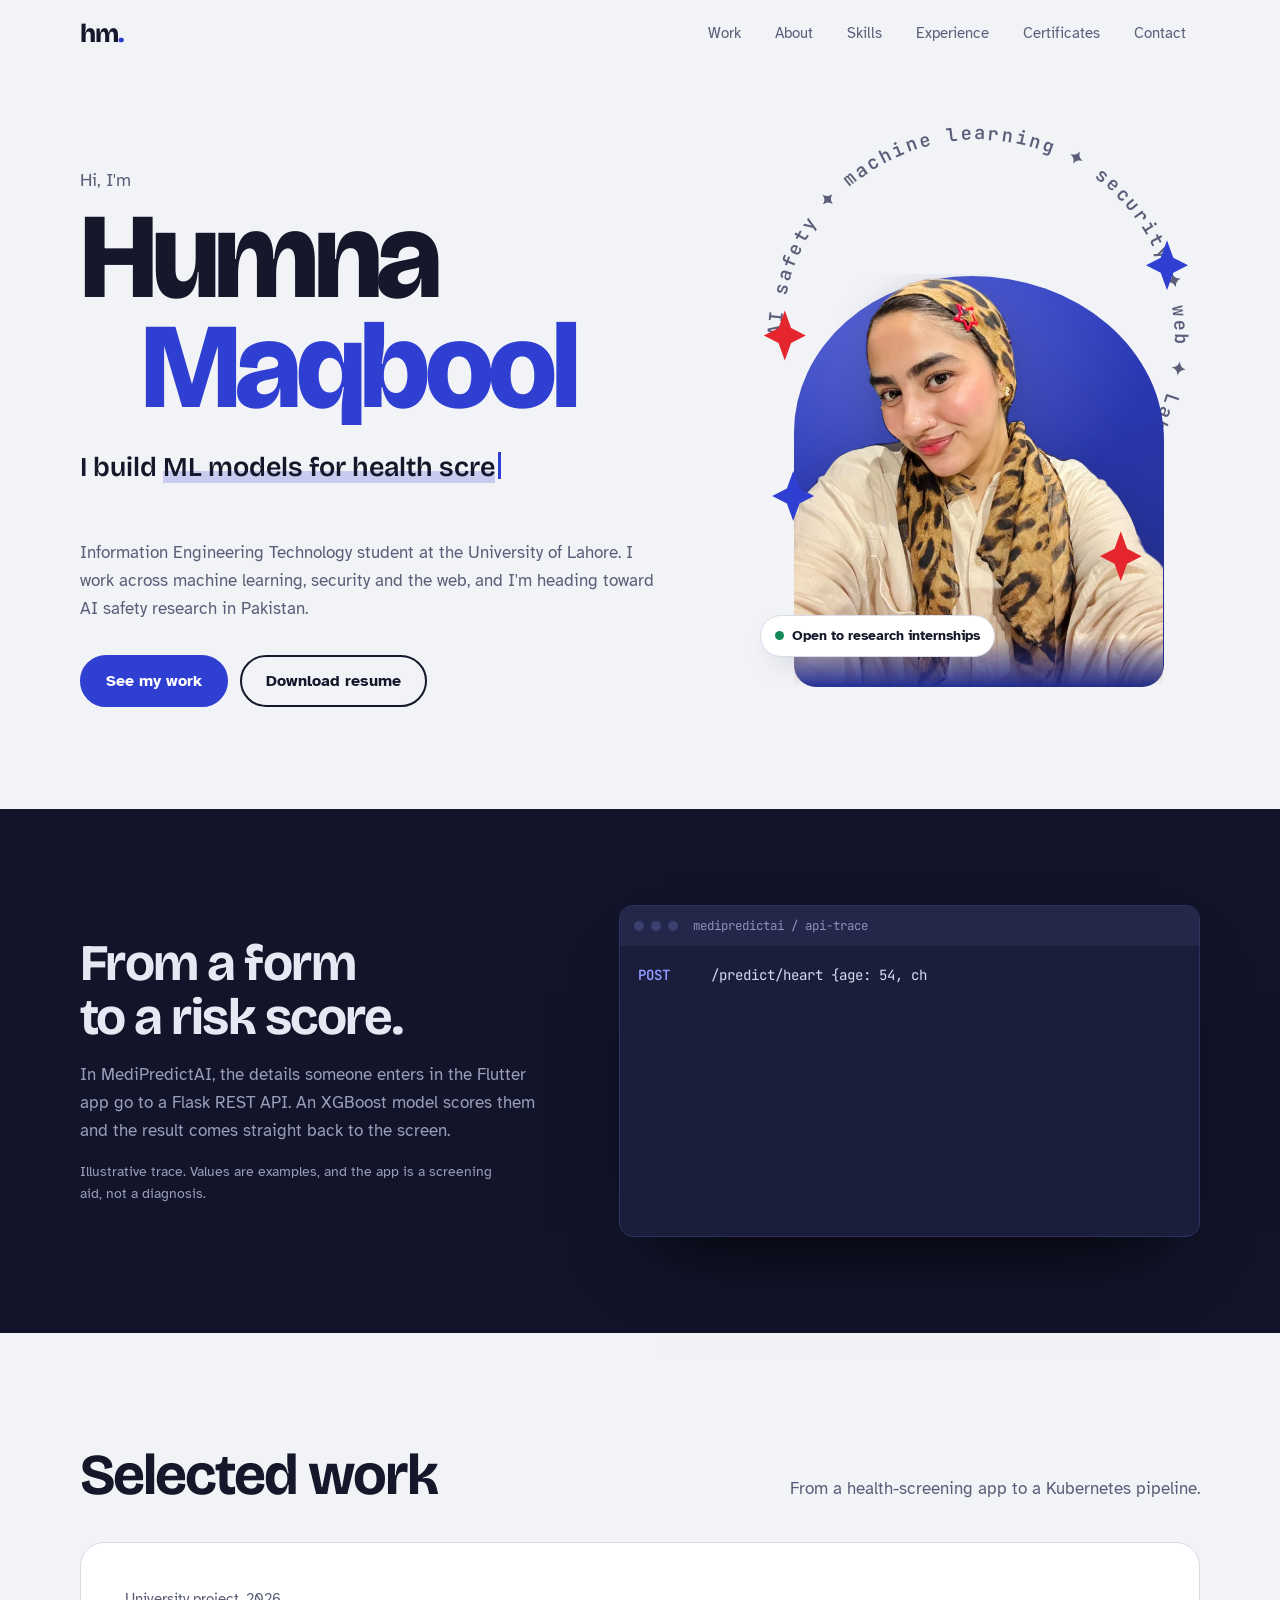
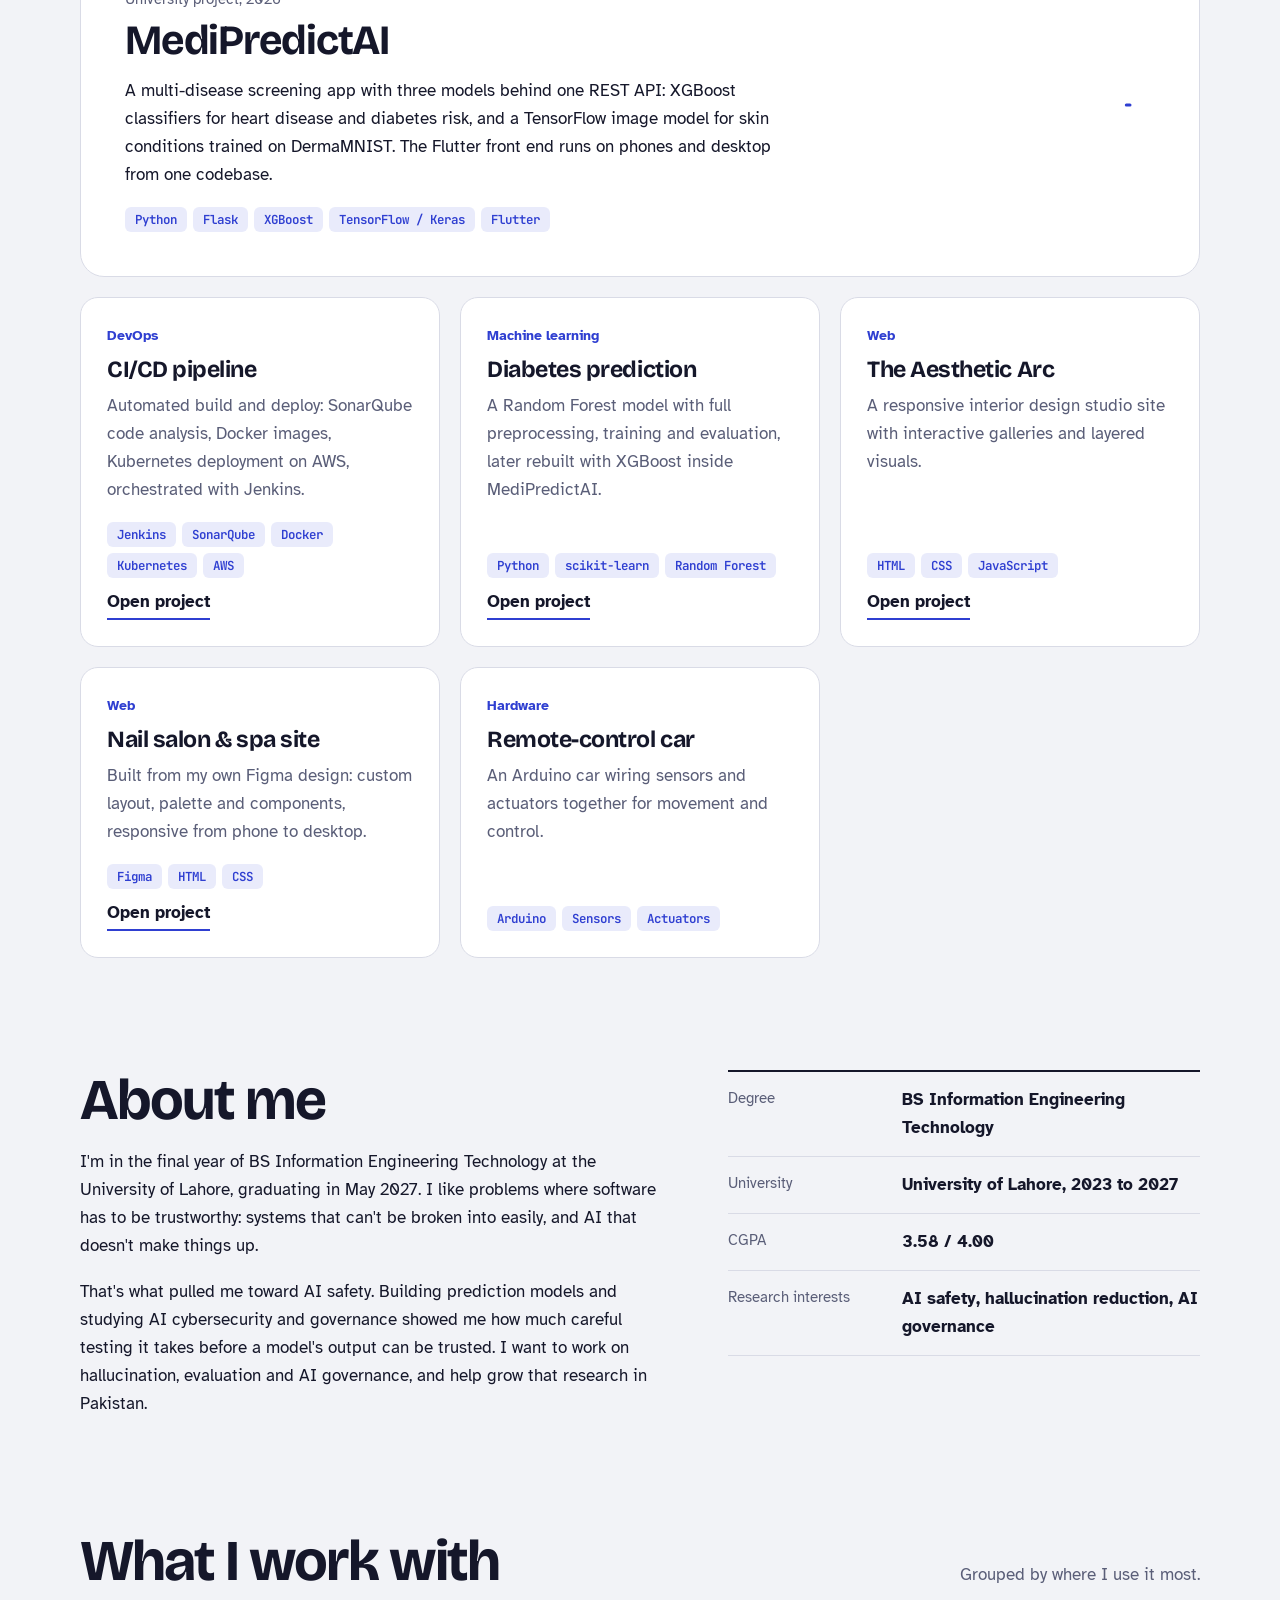
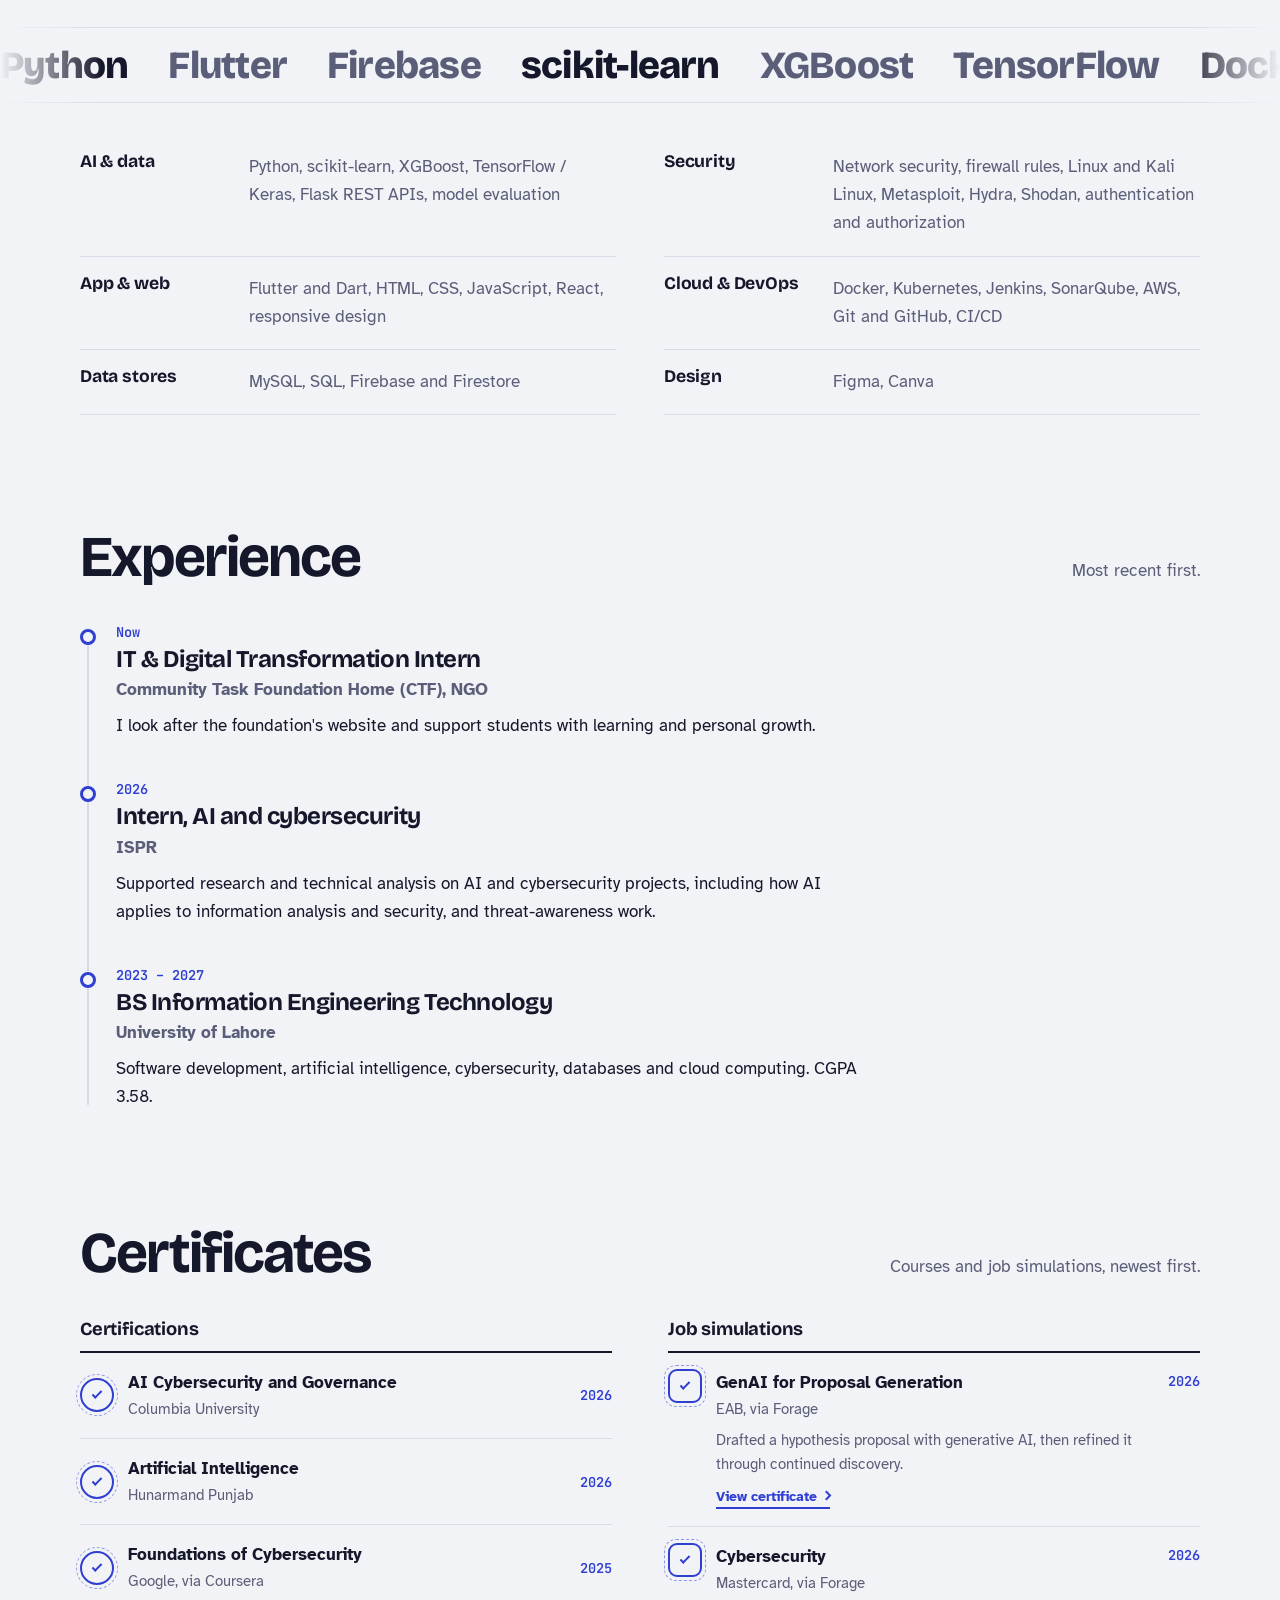
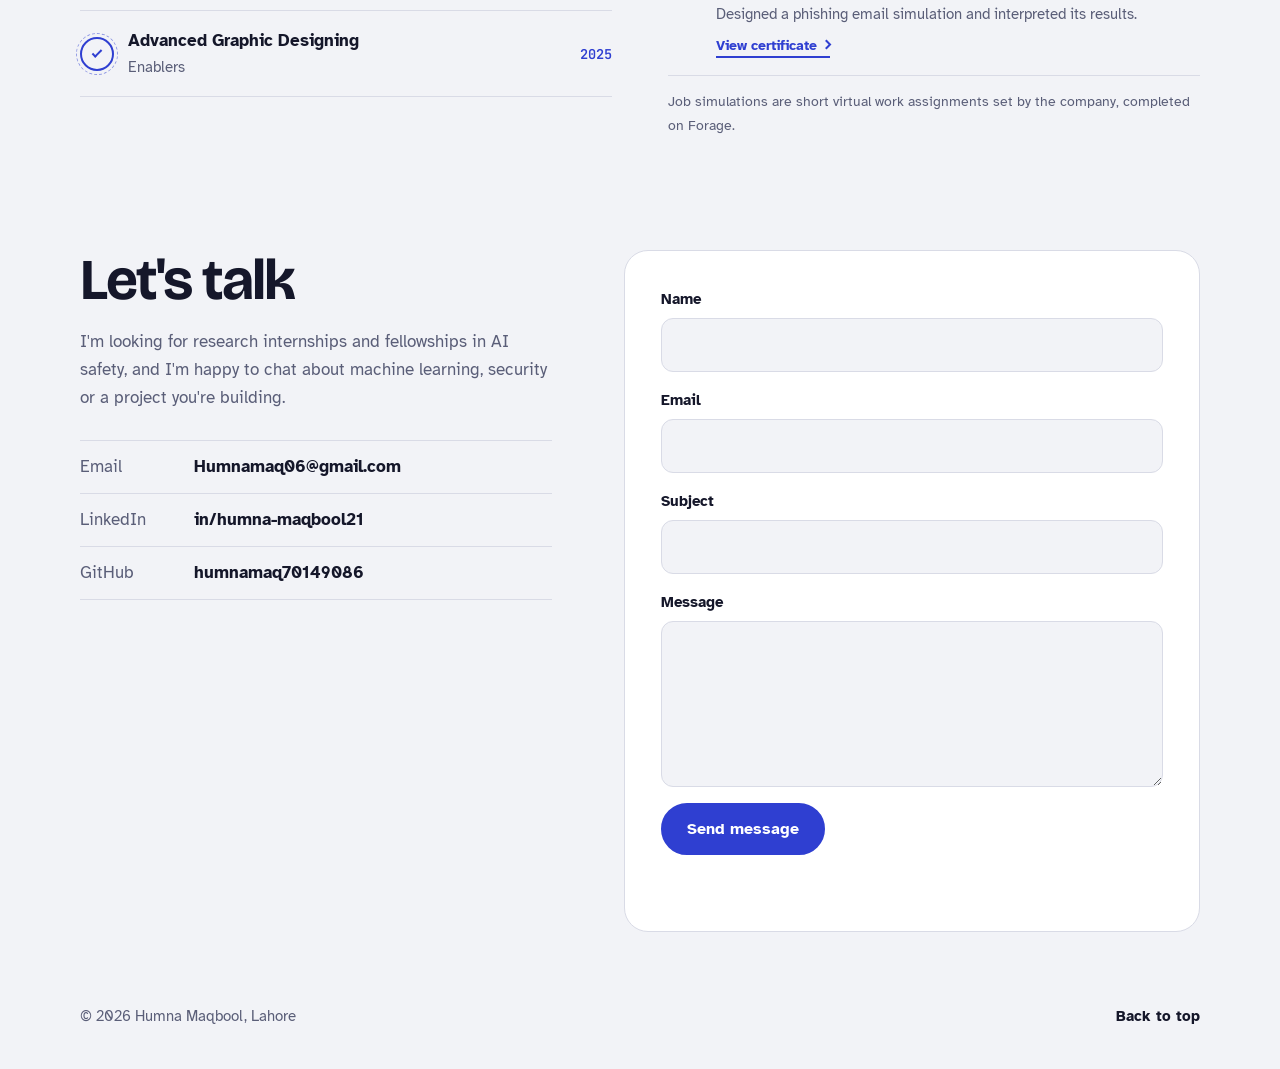
==== commit 1d791051: "Add files via upload" ====
--- a/index.html
+++ b/index.html
@@ -4,9 +4,9 @@
   <meta charset="UTF-8">
   <meta name="viewport" content="width=device-width, initial-scale=1.0, viewport-fit=cover">
   <title>Humna Maqbool | AI, Security &amp; Web</title>
-  <meta name="description" content="Humna Maqbool, Information Engineering Technology student at the University of Lahore, building retrieval-grounded AI and working toward AI safety research.">
+  <meta name="description" content="Humna Maqbool, Information Engineering Technology student at the University of Lahore, building machine learning apps and working toward AI safety research.">
   <meta property="og:title" content="Humna Maqbool">
-  <meta property="og:description" content="Building AI that cites its sources. RAG, security and web projects from Lahore.">
+  <meta property="og:description" content="Machine learning, security and web projects from Lahore.">
   <meta property="og:image" content="humna.png">
   <link rel="preconnect" href="https://fonts.googleapis.com">
   <link rel="preconnect" href="https://fonts.gstatic.com" crossorigin>
@@ -41,8 +41,8 @@
           <span class="line" data-split>Humna</span>
           <span class="line" data-split>Maqbool</span>
         </h1>
-        <p class="role">I build <span class="typed" id="typed">AI that cites its sources</span><span class="caret" aria-hidden="true"></span></p>
-        <p class="lede">Information Engineering Technology student at the University of Lahore. I work across retrieval-augmented AI, security and the web, and I'm heading toward AI safety research in Pakistan.</p>
+        <p class="role">I build <span class="typed" id="typed">ML models for health screening</span><span class="caret" aria-hidden="true"></span></p>
+        <p class="lede">Information Engineering Technology student at the University of Lahore. I work across machine learning, security and the web, and I'm heading toward AI safety research in Pakistan.</p>
         <div class="hero-actions">
           <a href="#work" class="btn btn-solid magnetic">See my work</a>
           <a href="HUMNARESUME.pdf" class="btn btn-line magnetic" download="Humna_Maqbool_Resume.pdf">Download resume</a>
@@ -56,7 +56,7 @@
         </div>
         <svg class="orbit" viewBox="0 0 200 200" aria-hidden="true">
           <defs><path id="circlePath" d="M100,100 m-90,0 a90,90 0 1,1 180,0 a90,90 0 1,1 -180,0"/></defs>
-          <text><textPath href="#circlePath">AI safety ✦ retrieval ✦ security ✦ web ✦ Lahore ✦ </textPath></text>
+          <text><textPath href="#circlePath">AI safety ✦ machine learning ✦ security ✦ web ✦ Lahore ✦ </textPath></text>
         </svg>
         <div class="cutout" id="cutout">
           <picture>
@@ -74,26 +74,26 @@
       </figure>
     </section>
 
-    <!-- GROUNDING DEMO -->
+    <!-- PREDICTION DEMO -->
     <section class="demo-band" aria-labelledby="demoTitle">
       <div class="wrap demo-layout">
         <div class="demo-copy">
-          <h2 id="demoTitle">Answers should come with receipts.</h2>
-          <p>In The Legal Desk, a language model is only allowed to answer from documents it actually retrieved. If it reaches for a case that isn't in the corpus, the citation gets caught and removed.</p>
-          <p class="small">Illustrative trace of the retrieval step. File names are examples.</p>
-        </div>
-        <div class="terminal" id="terminal" role="img" aria-label="Animated example: a legal question is matched to documents with BM25, an invented case citation is flagged and removed, and the answer is drafted from two retrieved sources.">
-          <div class="term-bar"><i></i><i></i><i></i><span>legal-desk / rag-trace</span></div>
+          <h2 id="demoTitle">From a form to a risk score.</h2>
+          <p>In MediPredictAI, the details someone enters in the Flutter app go to a Flask REST API. An XGBoost model scores them and the result comes straight back to the screen.</p>
+          <p class="small">Illustrative trace. Values are examples, and the app is a screening aid, not a diagnosis.</p>
+        </div>
+        <div class="terminal" id="terminal" role="img" aria-label="Animated example: patient details are sent to a prediction API, an XGBoost model weighs the main factors, and an elevated risk score is returned to the app.">
+          <div class="term-bar"><i></i><i></i><i></i><span>medipredictai / api-trace</span></div>
           <div class="term-body">
-            <p class="t-line t-q"><span class="pr">query</span> <span id="tQuery"></span></p>
-            <p class="t-line t-step" data-step="1"><span class="pr">bm25</span> ranking 1,240 passages</p>
+            <p class="t-line t-q"><span class="pr">POST</span> <span id="tQuery"></span></p>
+            <p class="t-line t-step" data-step="1"><span class="pr">model</span> xgboost_heart scoring input</p>
             <ul class="hits" data-step="2">
-              <li><span class="doc">tenancy_statute.pdf</span><span class="bar"><b style="--w:92%"></b></span><span class="score">12.4</span></li>
-              <li><span class="doc">high_court_judgment_014.pdf</span><span class="bar"><b style="--w:68%"></b></span><span class="score">9.1</span></li>
-              <li><span class="doc">notice_guidelines.pdf</span><span class="bar"><b style="--w:47%"></b></span><span class="score">6.7</span></li>
+              <li><span class="doc">chest pain type</span><span class="bar"><b style="--w:88%"></b></span><span class="score">0.31</span></li>
+              <li><span class="doc">max heart rate</span><span class="bar"><b style="--w:61%"></b></span><span class="score">0.21</span></li>
+              <li><span class="doc">cholesterol</span><span class="bar"><b style="--w:39%"></b></span><span class="score">0.14</span></li>
             </ul>
-            <p class="t-line t-flag" data-step="3"><span class="pr warn">check</span> <s>"Khan v. Raza (2017)"</s> not in corpus, removed</p>
-            <p class="t-line t-ok" data-step="4"><span class="pr ok">answer</span> drafted from sources [1] [2] ✓</p>
+            <p class="t-line t-flag" data-step="3"><span class="pr warn">note</span> screening aid only, not a diagnosis</p>
+            <p class="t-line t-ok" data-step="4"><span class="pr ok">result</span> risk elevated (0.72), sent to app ✓</p>
           </div>
         </div>
       </div>
@@ -103,30 +103,10 @@
     <section id="work" class="section wrap">
       <div class="section-head reveal">
         <h2>Selected work</h2>
-        <p>From a final-year legal AI app to a Kubernetes pipeline.</p>
+        <p>From a health-screening app to a Kubernetes pipeline.</p>
       </div>
 
       <article class="feature reveal tilt">
-        <div class="feature-text">
-          <p class="kicker">Final-year project, team of students, 2026–27</p>
-          <h3>The Legal Desk</h3>
-          <p>An app that helps people in Pakistan hire verified lawyers without getting scammed, with an AI assistant that answers legal questions. I built the retrieval-augmented generation layer: an in-app BM25 search over legal documents feeding Google Gemini, so answers rest on real sources instead of invented cases.</p>
-          <ul class="facts">
-            <li>Visited the High Court to collect real legal documents for the corpus</li>
-            <li>Tested the pipeline against real and deliberately fake documents</li>
-            <li>Supervised by Dr. Syed M. Hamedoon</li>
-          </ul>
-          <p class="stack"><span>Flutter</span><span>Firebase Auth</span><span>Firebase AI Logic</span><span>Gemini</span><span>BM25 RAG</span></p>
-        </div>
-        <div class="feature-visual" aria-hidden="true">
-          <div class="doc-stack">
-            <div class="sheet s3"></div><div class="sheet s2"></div>
-            <div class="sheet s1"><b></b><b></b><b class="hl"></b><b></b><b class="short"></b></div>
-          </div>
-        </div>
-      </article>
-
-      <article class="feature feature-alt reveal tilt">
         <div class="feature-text">
           <p class="kicker">University project, 2026</p>
           <h3>MediPredictAI</h3>
@@ -183,7 +163,7 @@
       <div class="about-copy reveal">
         <h2>About me</h2>
         <p>I'm in the final year of BS Information Engineering Technology at the University of Lahore, graduating in May 2027. I like problems where software has to be trustworthy: systems that can't be broken into easily, and AI that doesn't make things up.</p>
-        <p>That's what pulled me toward AI safety. Building RAG for The Legal Desk showed me how confidently a model can invent a court case, and how much careful retrieval and testing it takes to stop that. I want to keep working on hallucination, evaluation and AI governance, and help grow that research in Pakistan.</p>
+        <p>That's what pulled me toward AI safety. Building prediction models and studying AI cybersecurity and governance showed me how much careful testing it takes before a model's output can be trusted. I want to work on hallucination, evaluation and AI governance, and help grow that research in Pakistan.</p>
       </div>
       <dl class="about-facts reveal">
         <div><dt>Degree</dt><dd>BS Information Engineering Technology</dd></div>
@@ -203,12 +183,12 @@
       </div>
       <div class="marquee" aria-hidden="true">
         <div class="marquee-track">
-          <span>Python</span><span>Flutter</span><span>Firebase</span><span>Gemini</span><span>XGBoost</span><span>TensorFlow</span><span>Docker</span><span>Kubernetes</span><span>Kali Linux</span><span>Metasploit</span><span>React</span><span>Figma</span>
-          <span>Python</span><span>Flutter</span><span>Firebase</span><span>Gemini</span><span>XGBoost</span><span>TensorFlow</span><span>Docker</span><span>Kubernetes</span><span>Kali Linux</span><span>Metasploit</span><span>React</span><span>Figma</span>
+          <span>Python</span><span>Flutter</span><span>Firebase</span><span>scikit-learn</span><span>XGBoost</span><span>TensorFlow</span><span>Docker</span><span>Kubernetes</span><span>Kali Linux</span><span>Metasploit</span><span>React</span><span>Figma</span>
+          <span>Python</span><span>Flutter</span><span>Firebase</span><span>scikit-learn</span><span>XGBoost</span><span>TensorFlow</span><span>Docker</span><span>Kubernetes</span><span>Kali Linux</span><span>Metasploit</span><span>React</span><span>Figma</span>
         </div>
       </div>
       <div class="wrap skill-rows">
-        <div class="skill-row reveal"><h3>AI &amp; data</h3><p>Python, scikit-learn, XGBoost, TensorFlow / Keras, RAG with BM25, Gemini via Firebase AI Logic, Flask REST APIs</p></div>
+        <div class="skill-row reveal"><h3>AI &amp; data</h3><p>Python, scikit-learn, XGBoost, TensorFlow / Keras, Flask REST APIs, model evaluation</p></div>
         <div class="skill-row reveal"><h3>Security</h3><p>Network security, firewall rules, Linux and Kali Linux, Metasploit, Hydra, Shodan, authentication and authorization</p></div>
         <div class="skill-row reveal"><h3>App &amp; web</h3><p>Flutter and Dart, HTML, CSS, JavaScript, React, responsive design</p></div>
         <div class="skill-row reveal"><h3>Cloud &amp; DevOps</h3><p>Docker, Kubernetes, Jenkins, SonarQube, AWS, Git and GitHub, CI/CD</p></div>
@@ -264,19 +244,28 @@
         <div class="cred-group reveal">
           <h3>Job simulations</h3>
           <ul class="cred-list">
-            <li class="cred"><span class="seal sim" aria-hidden="true"></span><div><p class="cred-title">GenAI for Proposal Generation</p><p class="cred-meta">EAB, via Forage</p></div><span class="year">2026</span></li>
-            <li class="cred"><span class="seal sim" aria-hidden="true"></span><div><p class="cred-title">Cybersecurity</p><p class="cred-meta">Mastercard, via Forage</p></div><span class="year">2026</span></li>
+            <li class="cred has-cert"><span class="seal sim" aria-hidden="true"></span><div><p class="cred-title">GenAI for Proposal Generation</p><p class="cred-meta">EAB, via Forage</p><p class="cred-tasks">Drafted a hypothesis proposal with generative AI, then refined it through continued discovery.</p><button type="button" class="cred-open" data-img="certificates/genai-proposal-generation.webp" data-pdf="certificates/genai-proposal-generation.pdf" data-title="GenAI for Proposal Generation Job Simulation">View certificate</button></div><span class="year">2026</span></li>
+            <li class="cred has-cert"><span class="seal sim" aria-hidden="true"></span><div><p class="cred-title">Cybersecurity</p><p class="cred-meta">Mastercard, via Forage</p><p class="cred-tasks">Designed a phishing email simulation and interpreted its results.</p><button type="button" class="cred-open" data-img="certificates/cybersecurity-mastercard.webp" data-pdf="certificates/cybersecurity-mastercard.pdf" data-title="Cybersecurity Job Simulation, Mastercard">View certificate</button></div><span class="year">2026</span></li>
           </ul>
           <p class="cred-note">Job simulations are short virtual work assignments set by the company, completed on Forage.</p>
         </div>
       </div>
     </section>
+
+    <dialog class="cert-dialog" id="certDialog" aria-labelledby="certTitle">
+      <div class="cert-dialog-head">
+        <h3 id="certTitle">Certificate</h3>
+        <button type="button" class="cert-close" id="certClose">Close</button>
+      </div>
+      <img id="certImg" src="" alt="" width="1600" height="1131">
+      <a id="certPdf" class="btn btn-line" href="#" target="_blank" rel="noopener">Open PDF</a>
+    </dialog>
 
     <!-- CONTACT -->
     <section id="contact" class="section wrap contact">
       <div class="contact-copy reveal">
         <h2>Let's talk</h2>
-        <p>I'm looking for research internships and fellowships in AI safety, and I'm happy to chat about RAG, security or a project you're building.</p>
+        <p>I'm looking for research internships and fellowships in AI safety, and I'm happy to chat about machine learning, security or a project you're building.</p>
         <ul class="links">
           <li><span>Email</span><a href="mailto:Humnamaq06@gmail.com">Humnamaq06@gmail.com</a></li>
           <li><span>LinkedIn</span><a href="https://www.linkedin.com/in/humna-maqbool21" target="_blank" rel="noopener">in/humna-maqbool21</a></li>
--- a/style.css
+++ b/style.css
@@ -319,6 +319,31 @@
 .seal.sim { border-radius: 9px; }
 .seal.sim::after { border-radius: 12px; }
 .cred:hover .seal::after { animation: spin 6s linear infinite; }
+.cred.has-cert { align-items: start; }
+.cred.has-cert .year { padding-top: 3px; }
+.cred-tasks { margin-top: 6px; font-size: .92rem; color: var(--muted); max-width: 30em; }
+.cred-open {
+  margin-top: 10px; font: 700 .9rem var(--body); color: var(--accent); background: none; border: 0; padding: 0 0 2px; cursor: pointer;
+  border-bottom: 2px solid currentColor; display: inline-flex; gap: 6px; align-items: center;
+}
+.cred-open::after { content: ""; width: 7px; height: 7px; border-top: 2px solid currentColor; border-right: 2px solid currentColor; transform: rotate(45deg); transition: transform .25s; }
+.cred-open:hover::after { transform: translateX(3px) rotate(45deg); }
+
+.cert-dialog {
+  width: min(920px, calc(100vw - 32px)); max-height: calc(100vh - 32px); padding: 18px; border: 1px solid var(--line); border-radius: 18px;
+  background: var(--surface); color: var(--ink); overflow: auto;
+}
+.cert-dialog::backdrop { background: rgba(10, 12, 30, .6); backdrop-filter: blur(4px); }
+.cert-dialog[open] { display: grid; gap: 14px; animation: dlgIn .45s cubic-bezier(.2,.9,.2,1); }
+.cert-dialog[open]::backdrop { animation: fade .3s ease-out; }
+@keyframes dlgIn { from { opacity: 0; transform: translateY(24px) scale(.94) rotate(-1deg); } to { opacity: 1; transform: none; } }
+@keyframes fade { from { opacity: 0; } }
+.cert-dialog-head { display: flex; justify-content: space-between; align-items: center; gap: 12px; }
+.cert-dialog-head h3 { font-size: 1.2rem; }
+.cert-close { font: 700 .95rem var(--body); color: var(--ink); background: var(--paper); border: 1px solid var(--line); border-radius: 999px; padding: 8px 16px; cursor: pointer; }
+.cert-dialog img { width: 100%; height: auto; border-radius: 8px; border: 1px solid var(--line); }
+.cert-dialog .btn { justify-self: start; }
+
 .cred-note { margin-top: 14px; color: var(--muted); font-size: .9rem; }
 .cred-group.shown .cred { animation: credIn .6s cubic-bezier(.2,.8,.2,1) both; }
 .cred-group.shown .cred:nth-child(2) { animation-delay: .1s; } .cred-group.shown .cred:nth-child(3) { animation-delay: .2s; } .cred-group.shown .cred:nth-child(4) { animation-delay: .3s; }
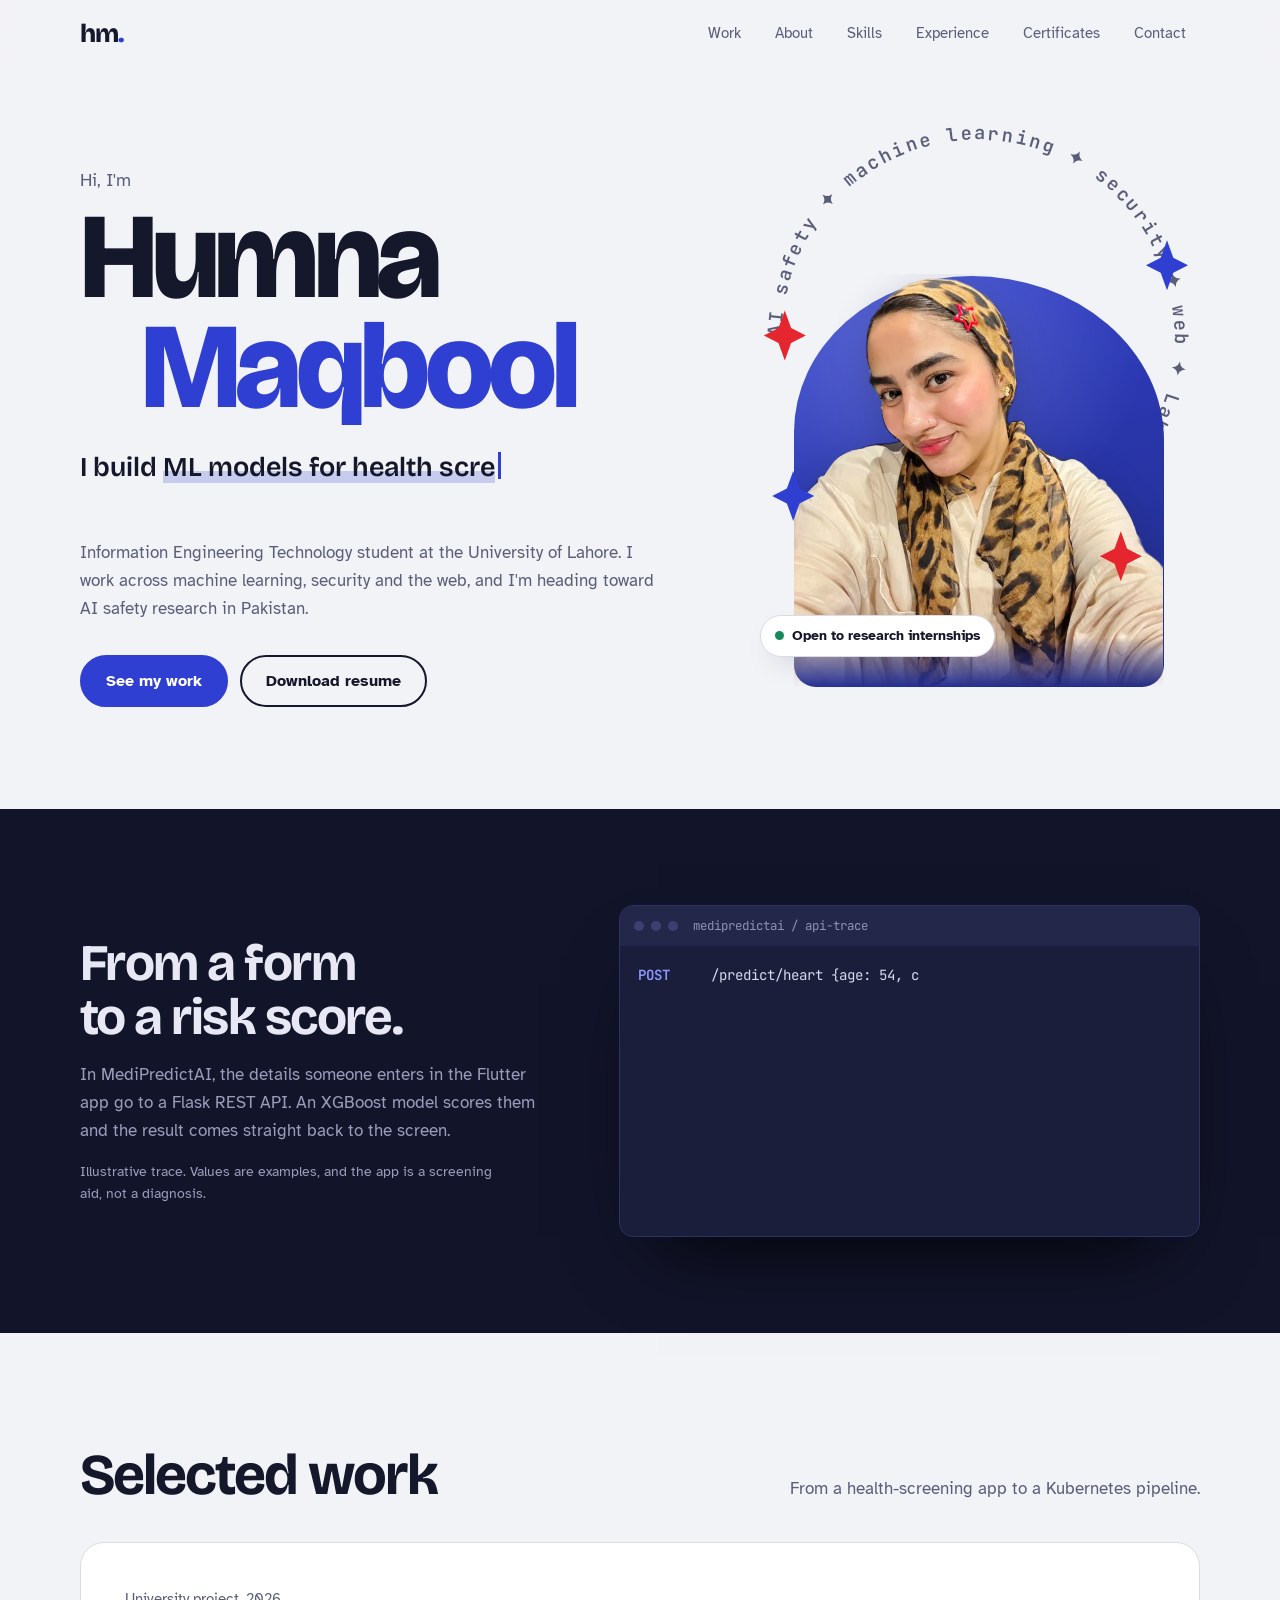
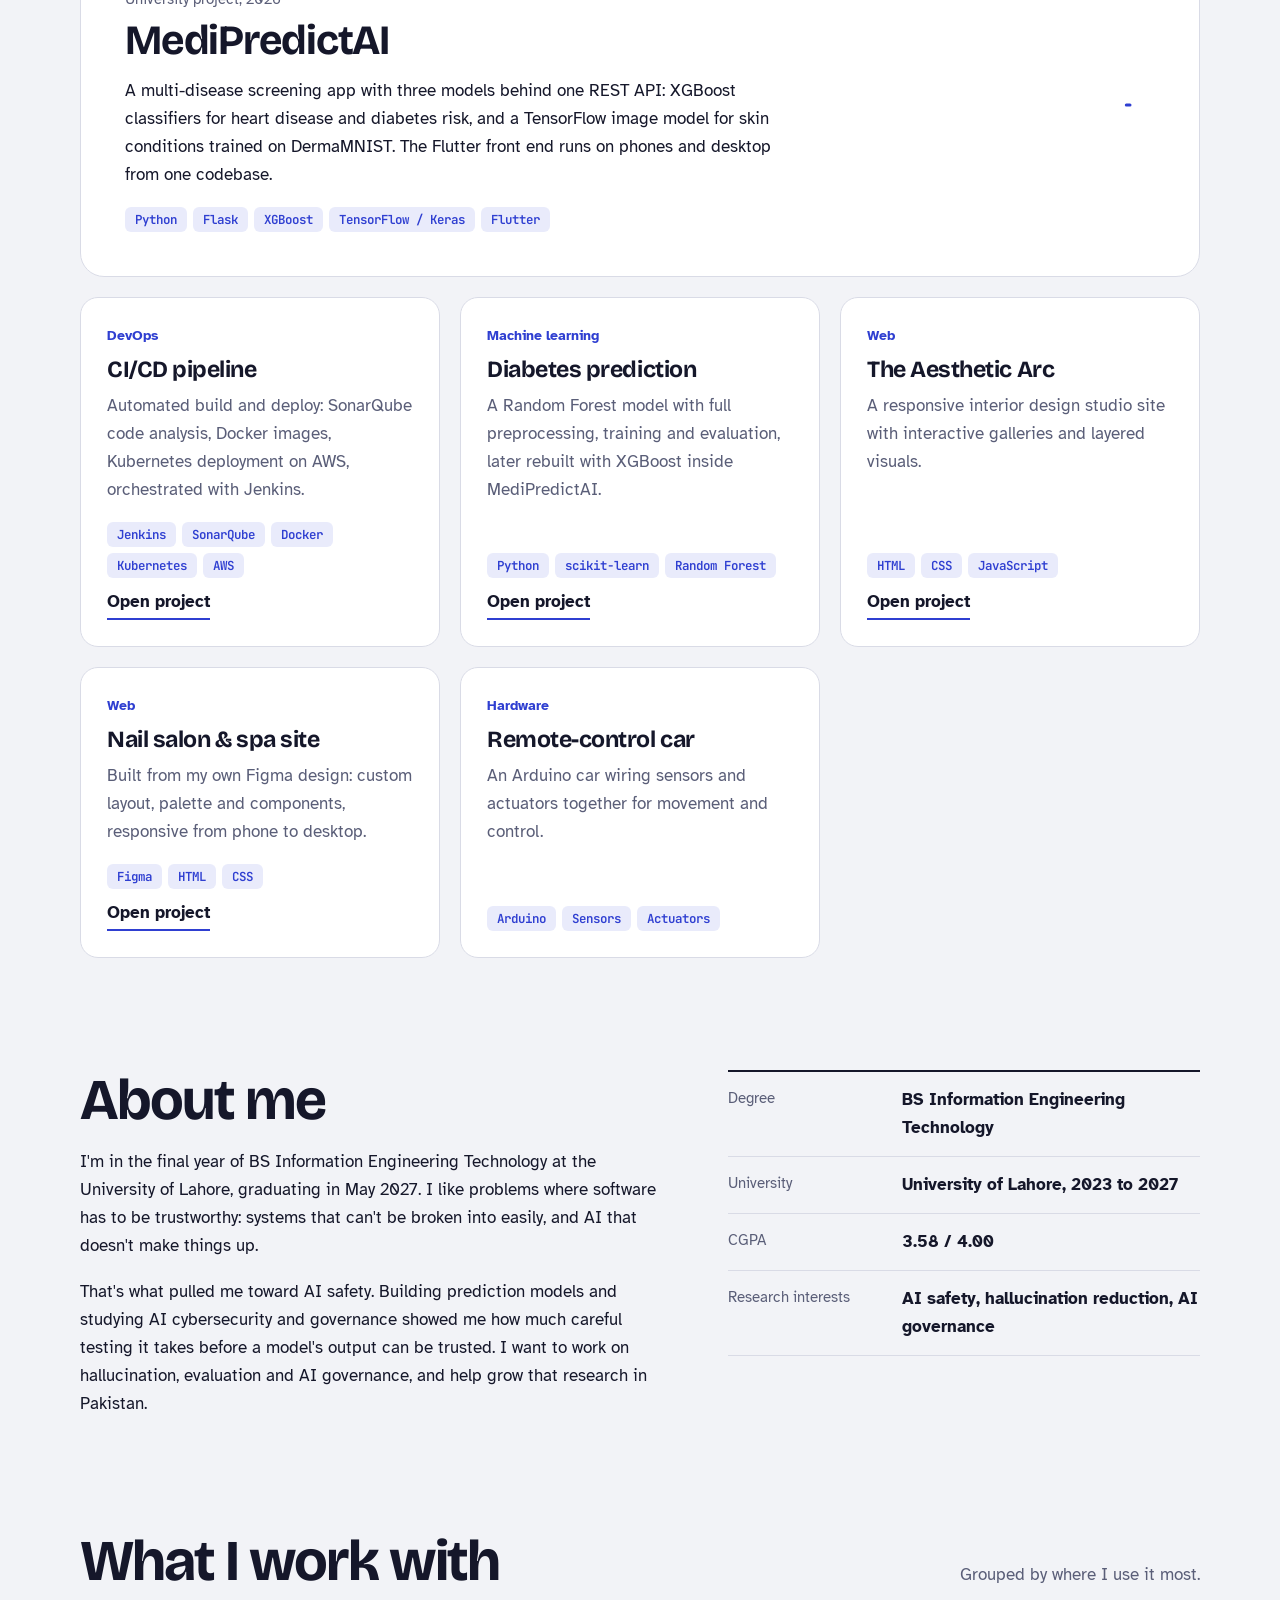
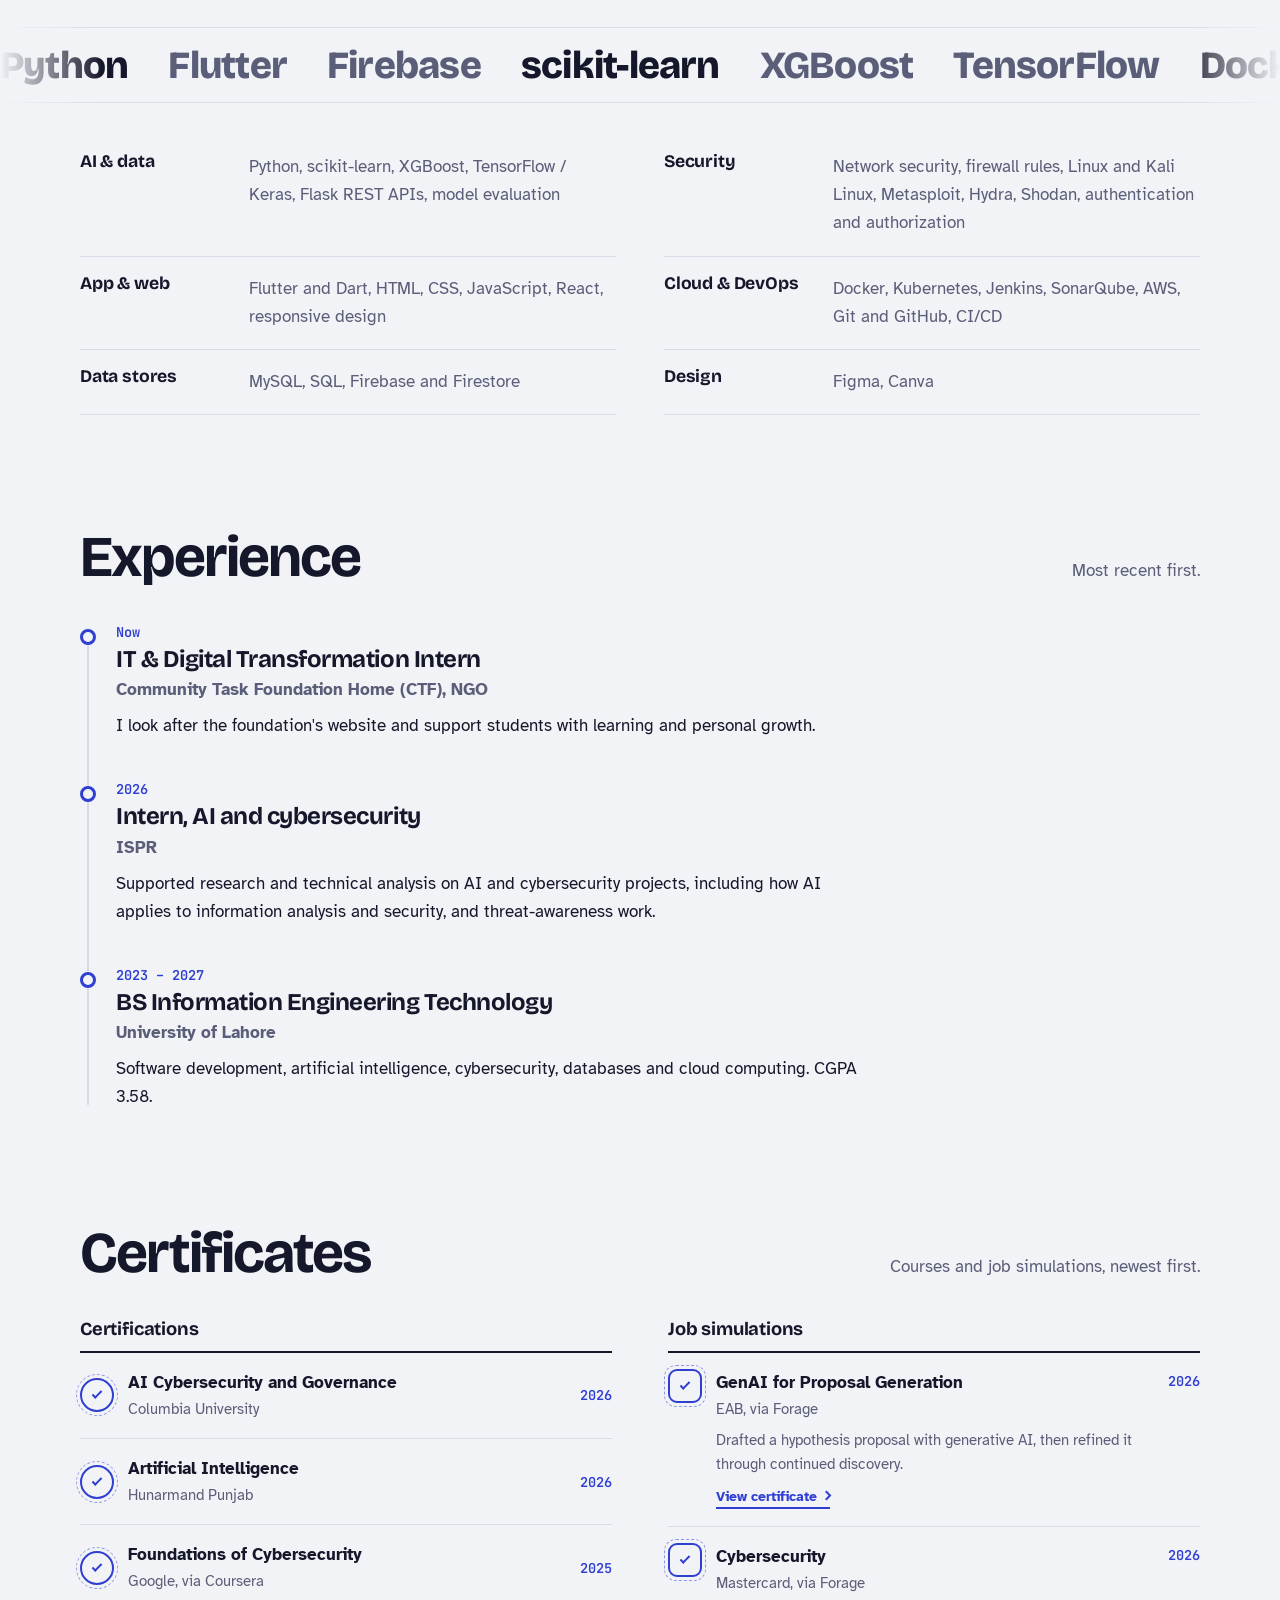
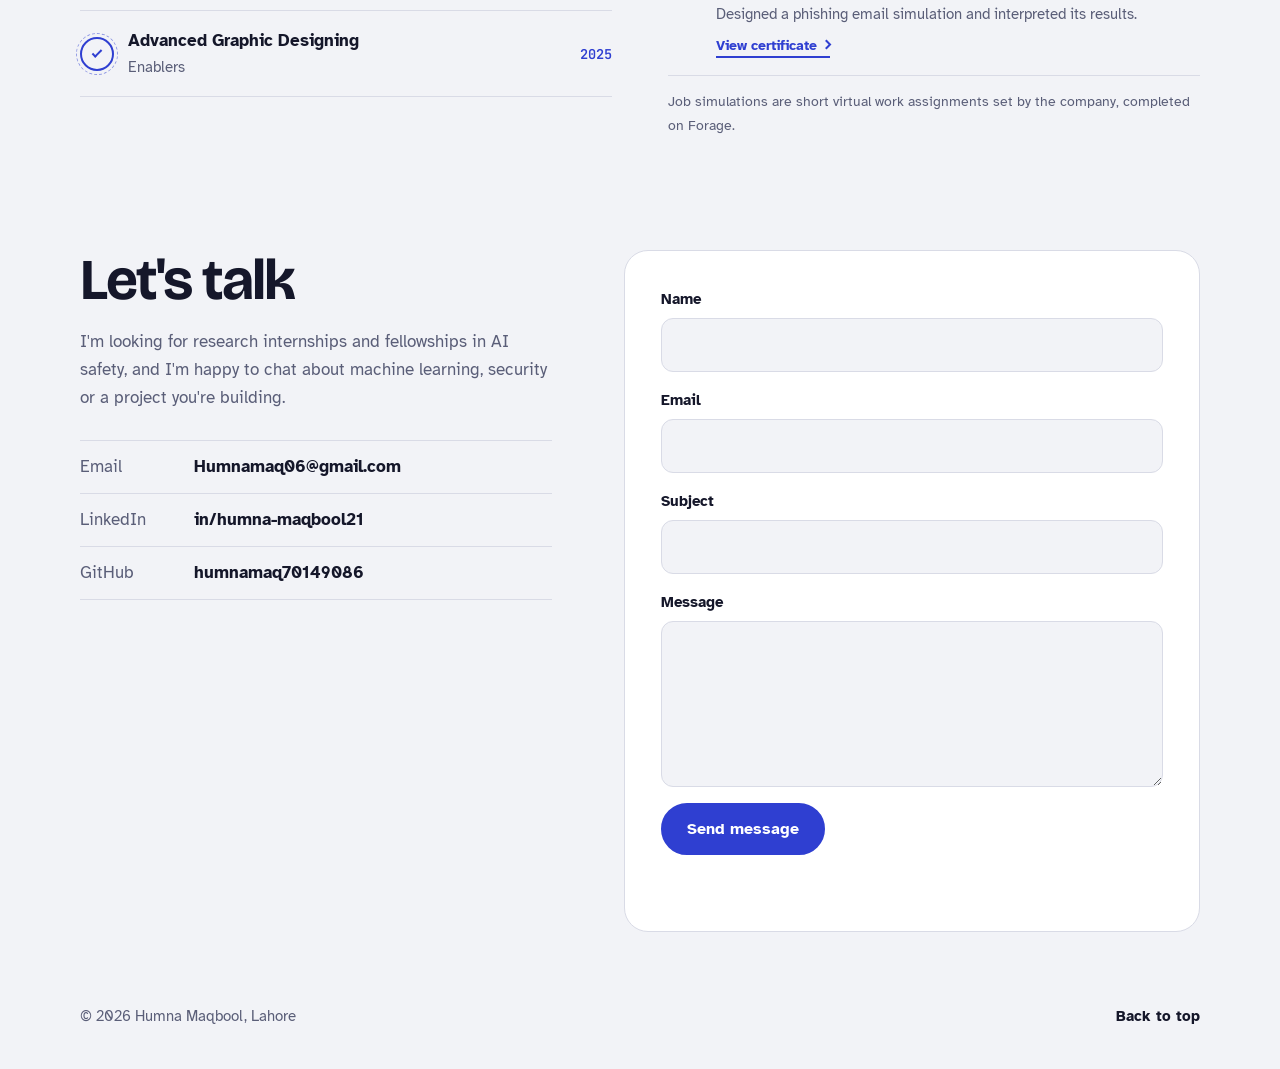
==== commit 0d9888a7: "Update index.html" ====
--- a/index.html
+++ b/index.html
@@ -7,7 +7,7 @@
   <meta name="description" content="Humna Maqbool, Information Engineering Technology student at the University of Lahore, building machine learning apps and working toward AI safety research.">
   <meta property="og:title" content="Humna Maqbool">
   <meta property="og:description" content="Machine learning, security and web projects from Lahore.">
-  <meta property="og:image" content="humna.png">
+    <meta property="og:image" content="https://humnamaq70149086.github.io/My-Portfolio/humna.png">
   <link rel="preconnect" href="https://fonts.googleapis.com">
   <link rel="preconnect" href="https://fonts.gstatic.com" crossorigin>
   <link href="https://fonts.googleapis.com/css2?family=Atkinson+Hyperlegible:ital,wght@0,400;0,700;1,400&family=Bricolage+Grotesque:opsz,wght@12..96,400;12..96,600;12..96,800&family=JetBrains+Mono:wght@400;600&display=swap" rel="stylesheet">
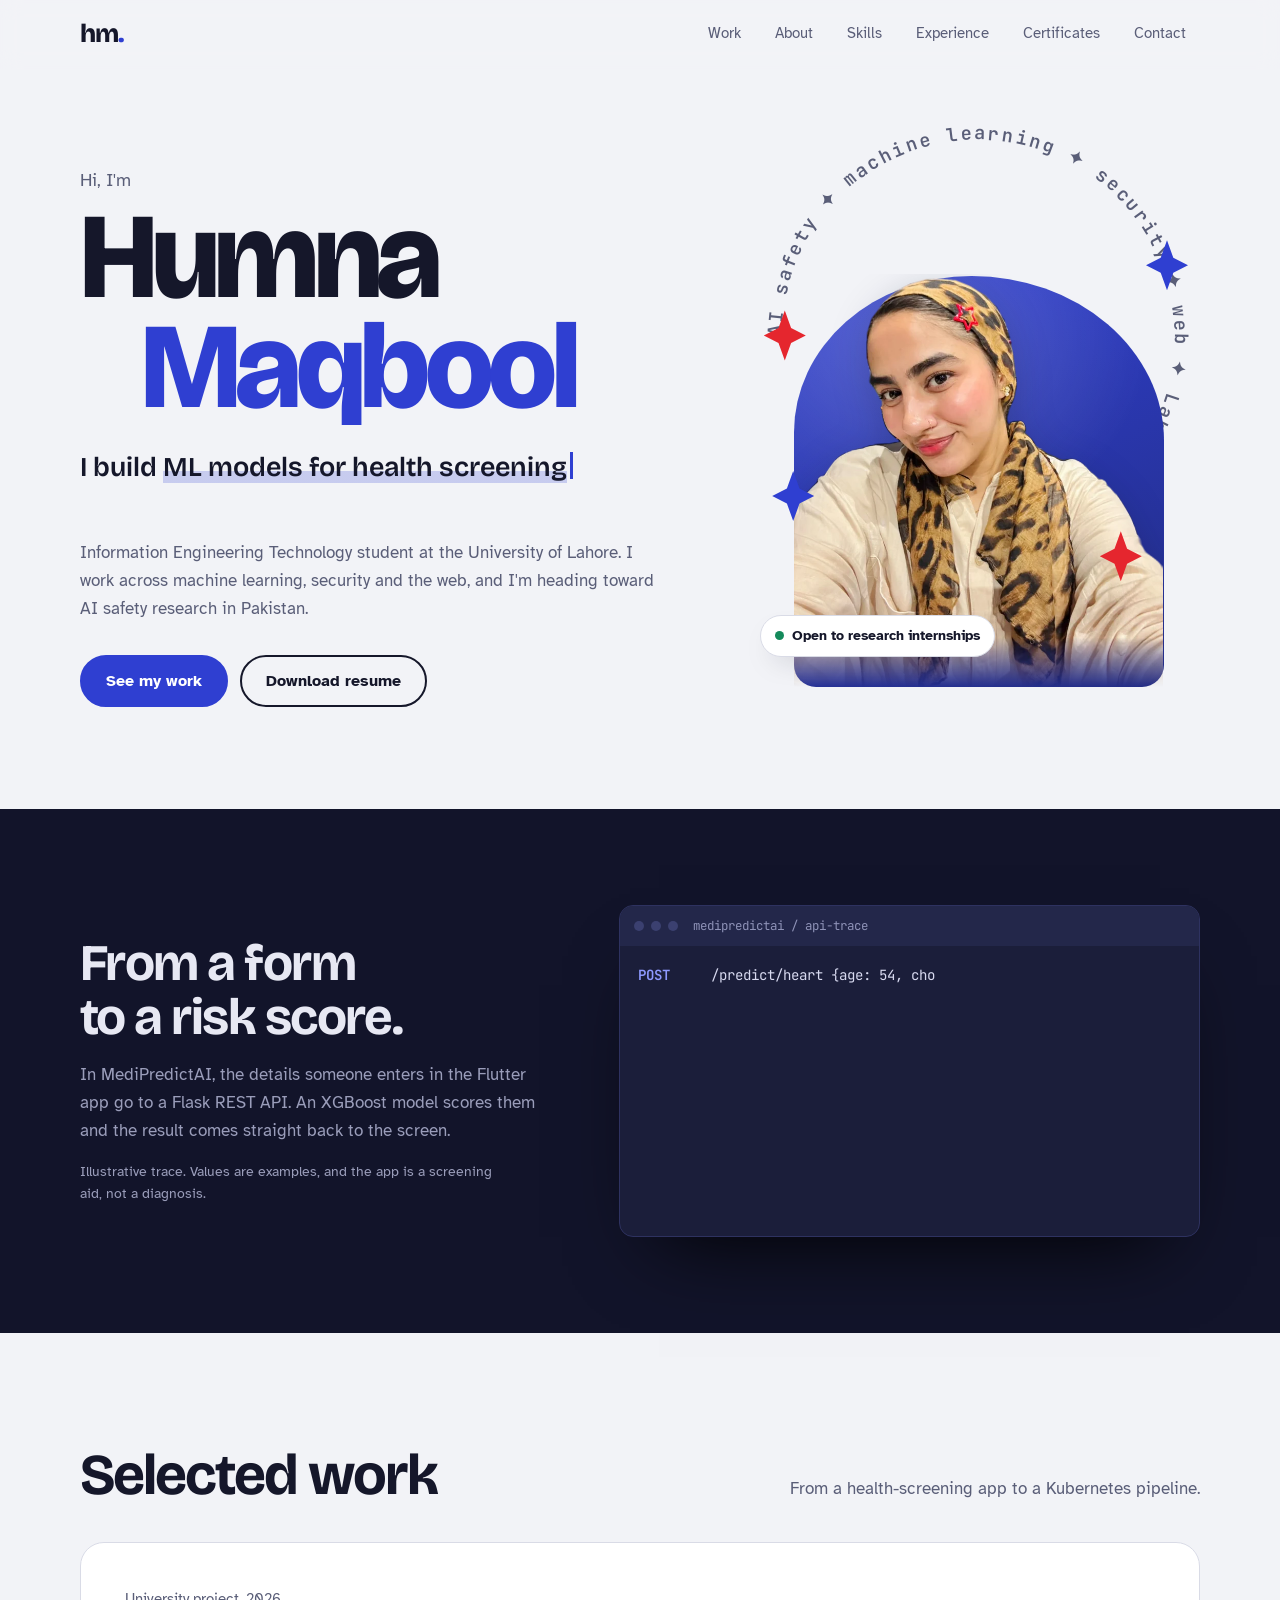
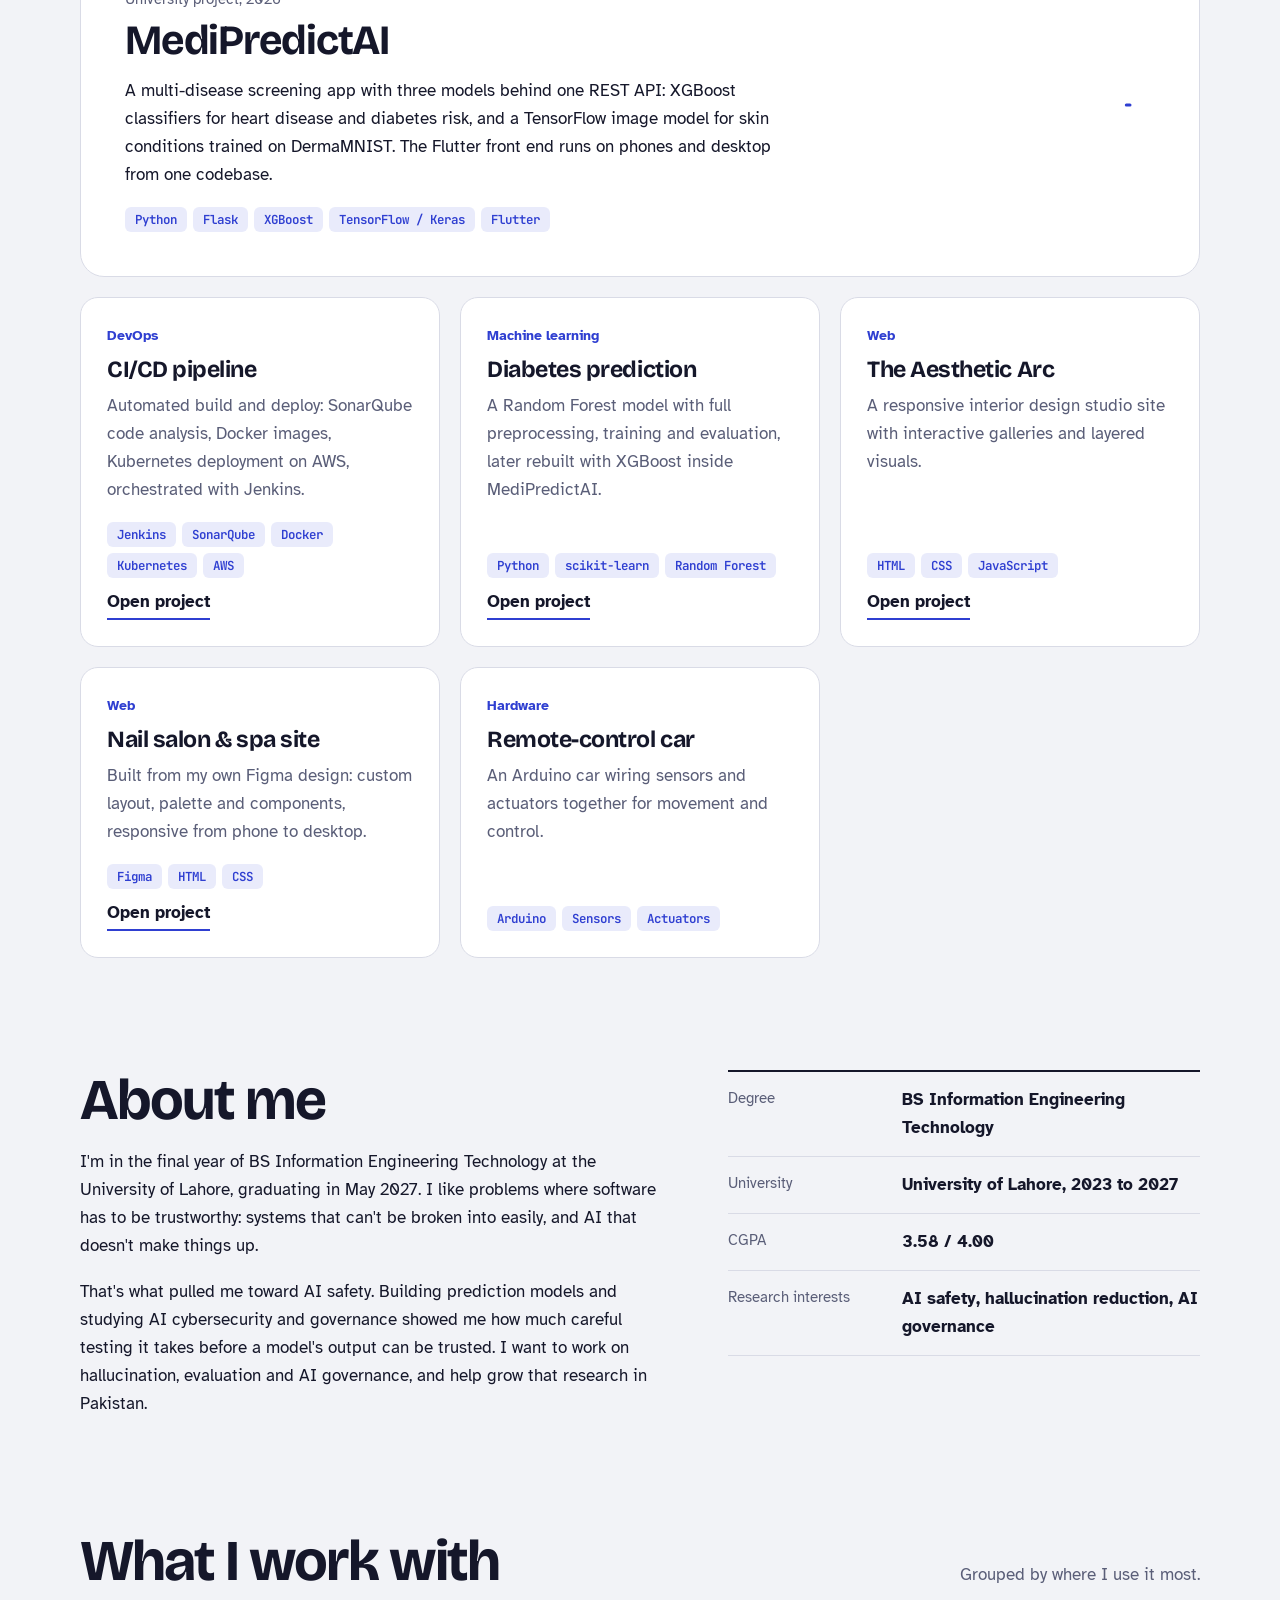
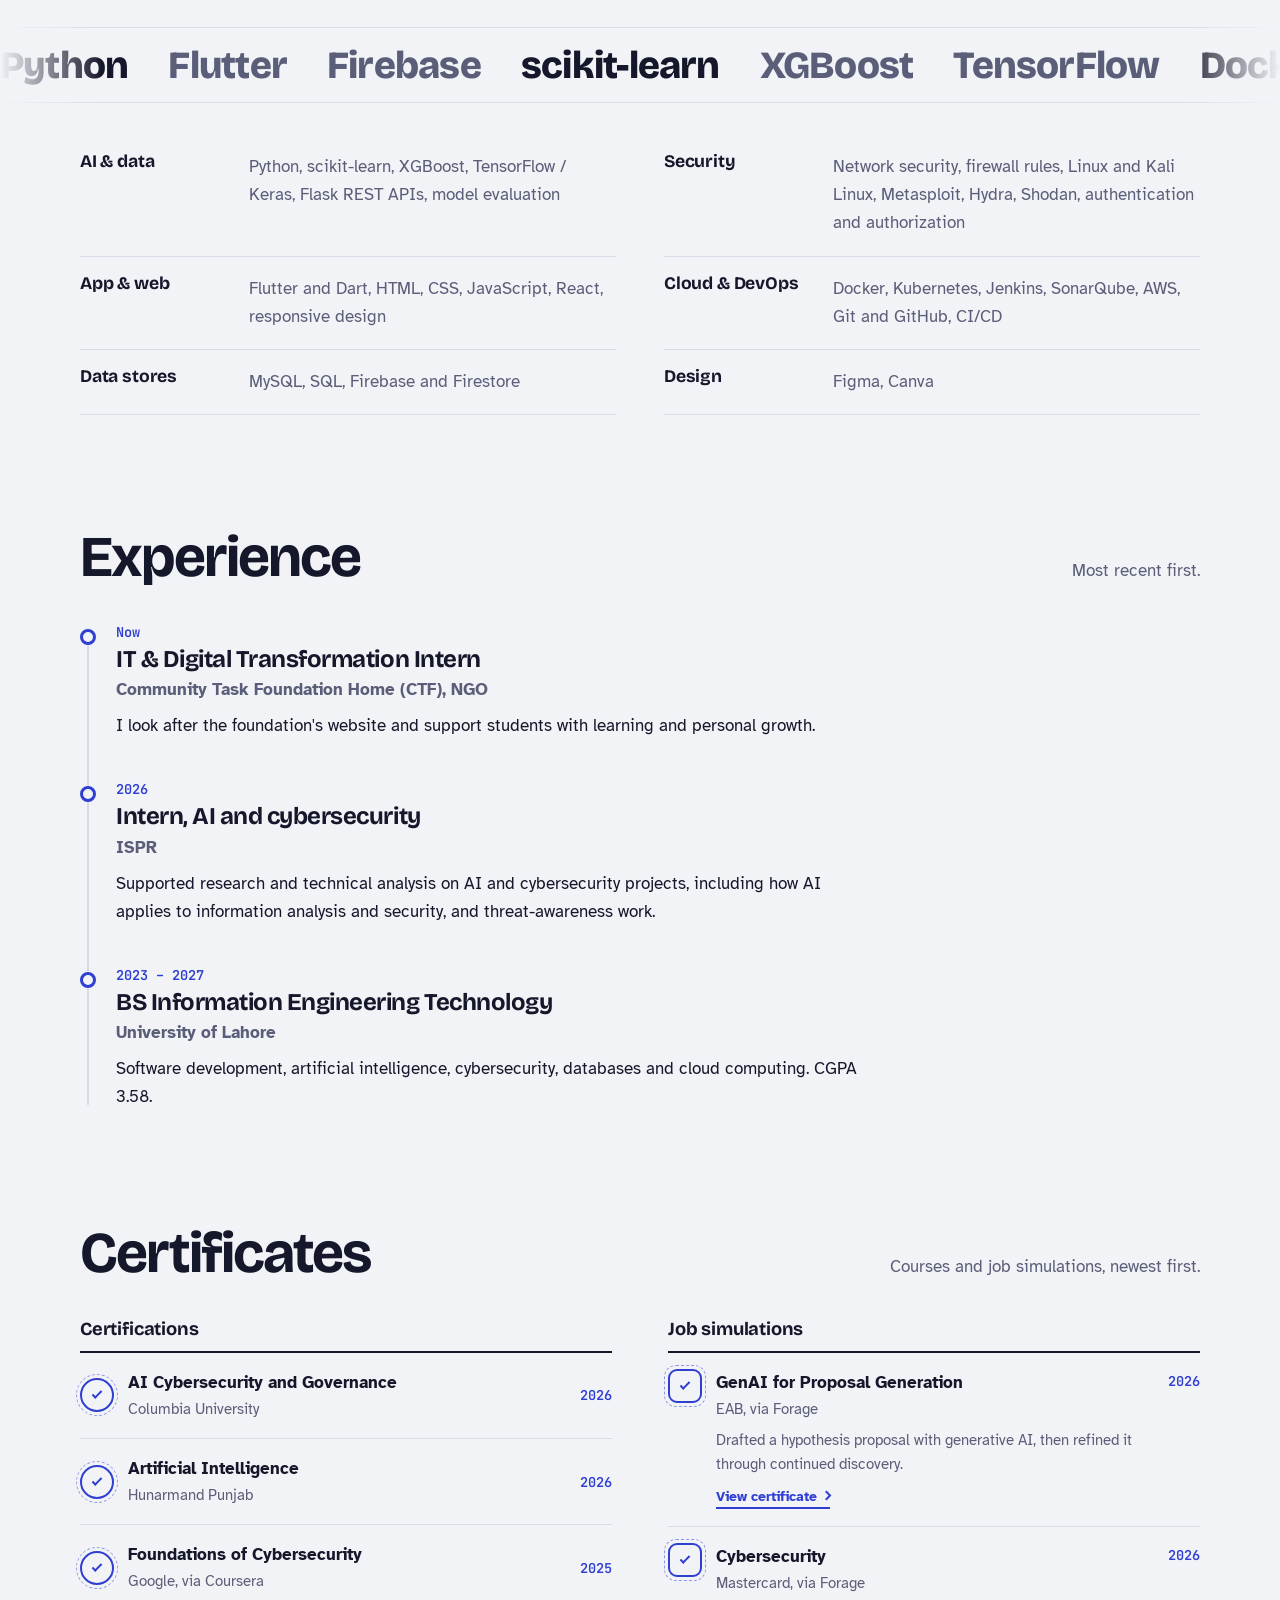
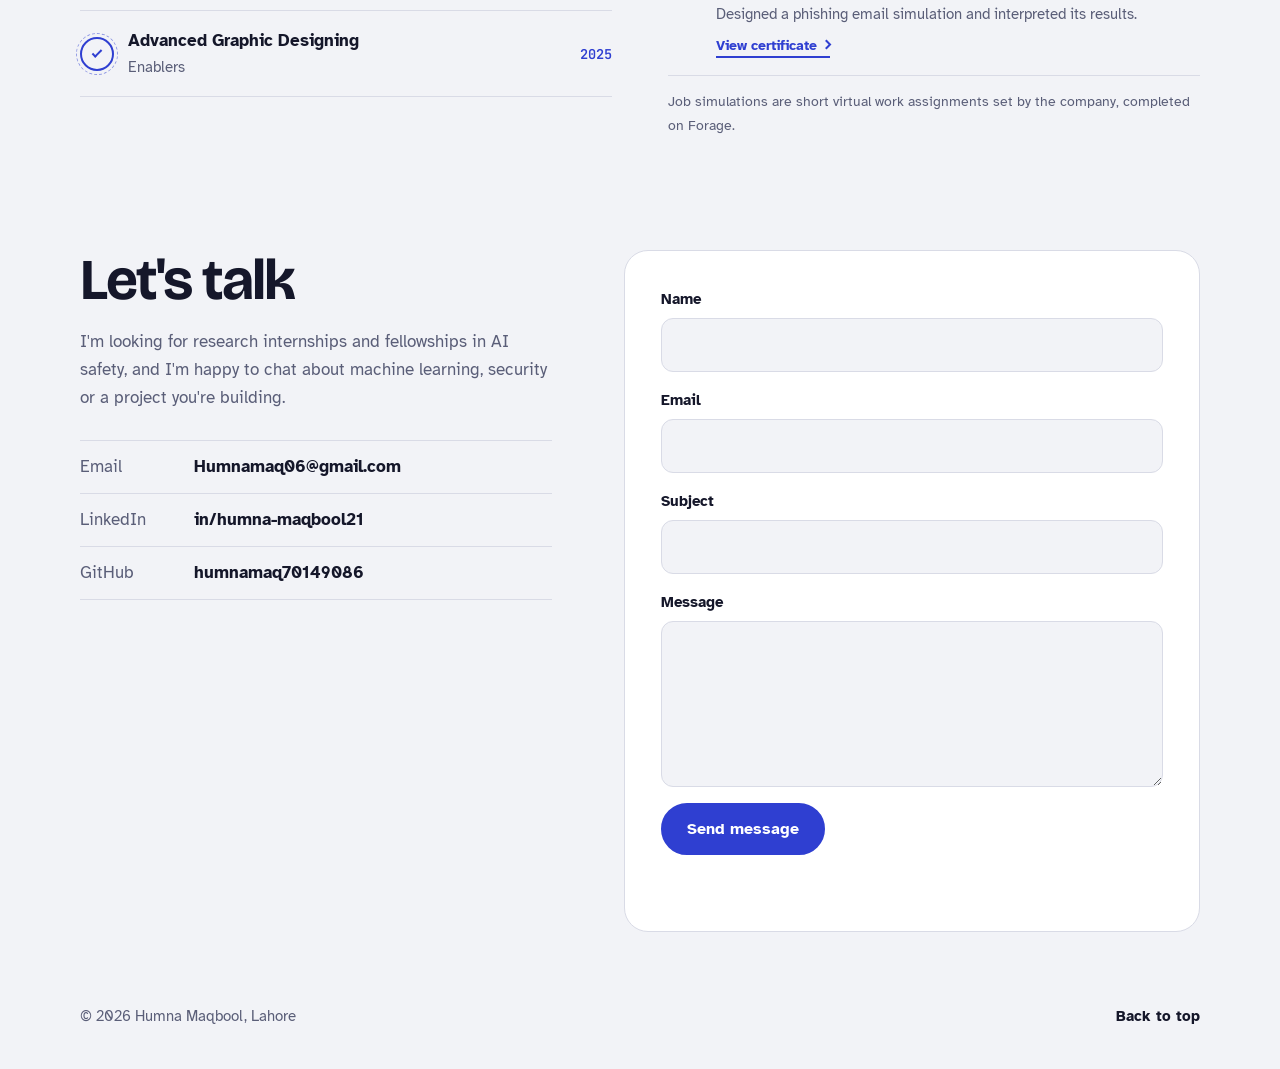
==== commit dba388d4: "Update resume download link in index.html" ====
--- a/index.html
+++ b/index.html
@@ -45,7 +45,7 @@
         <p class="lede">Information Engineering Technology student at the University of Lahore. I work across machine learning, security and the web, and I'm heading toward AI safety research in Pakistan.</p>
         <div class="hero-actions">
           <a href="#work" class="btn btn-solid magnetic">See my work</a>
-          <a href="HUMNARESUME.pdf" class="btn btn-line magnetic" download="Humna_Maqbool_Resume.pdf">Download resume</a>
+          <a href="humna_maqbool_resume.pdf" class="btn btn-line magnetic" download="Humna_Maqbool_Resume.pdf">Download resume</a>
         </div>
       </div>
 
